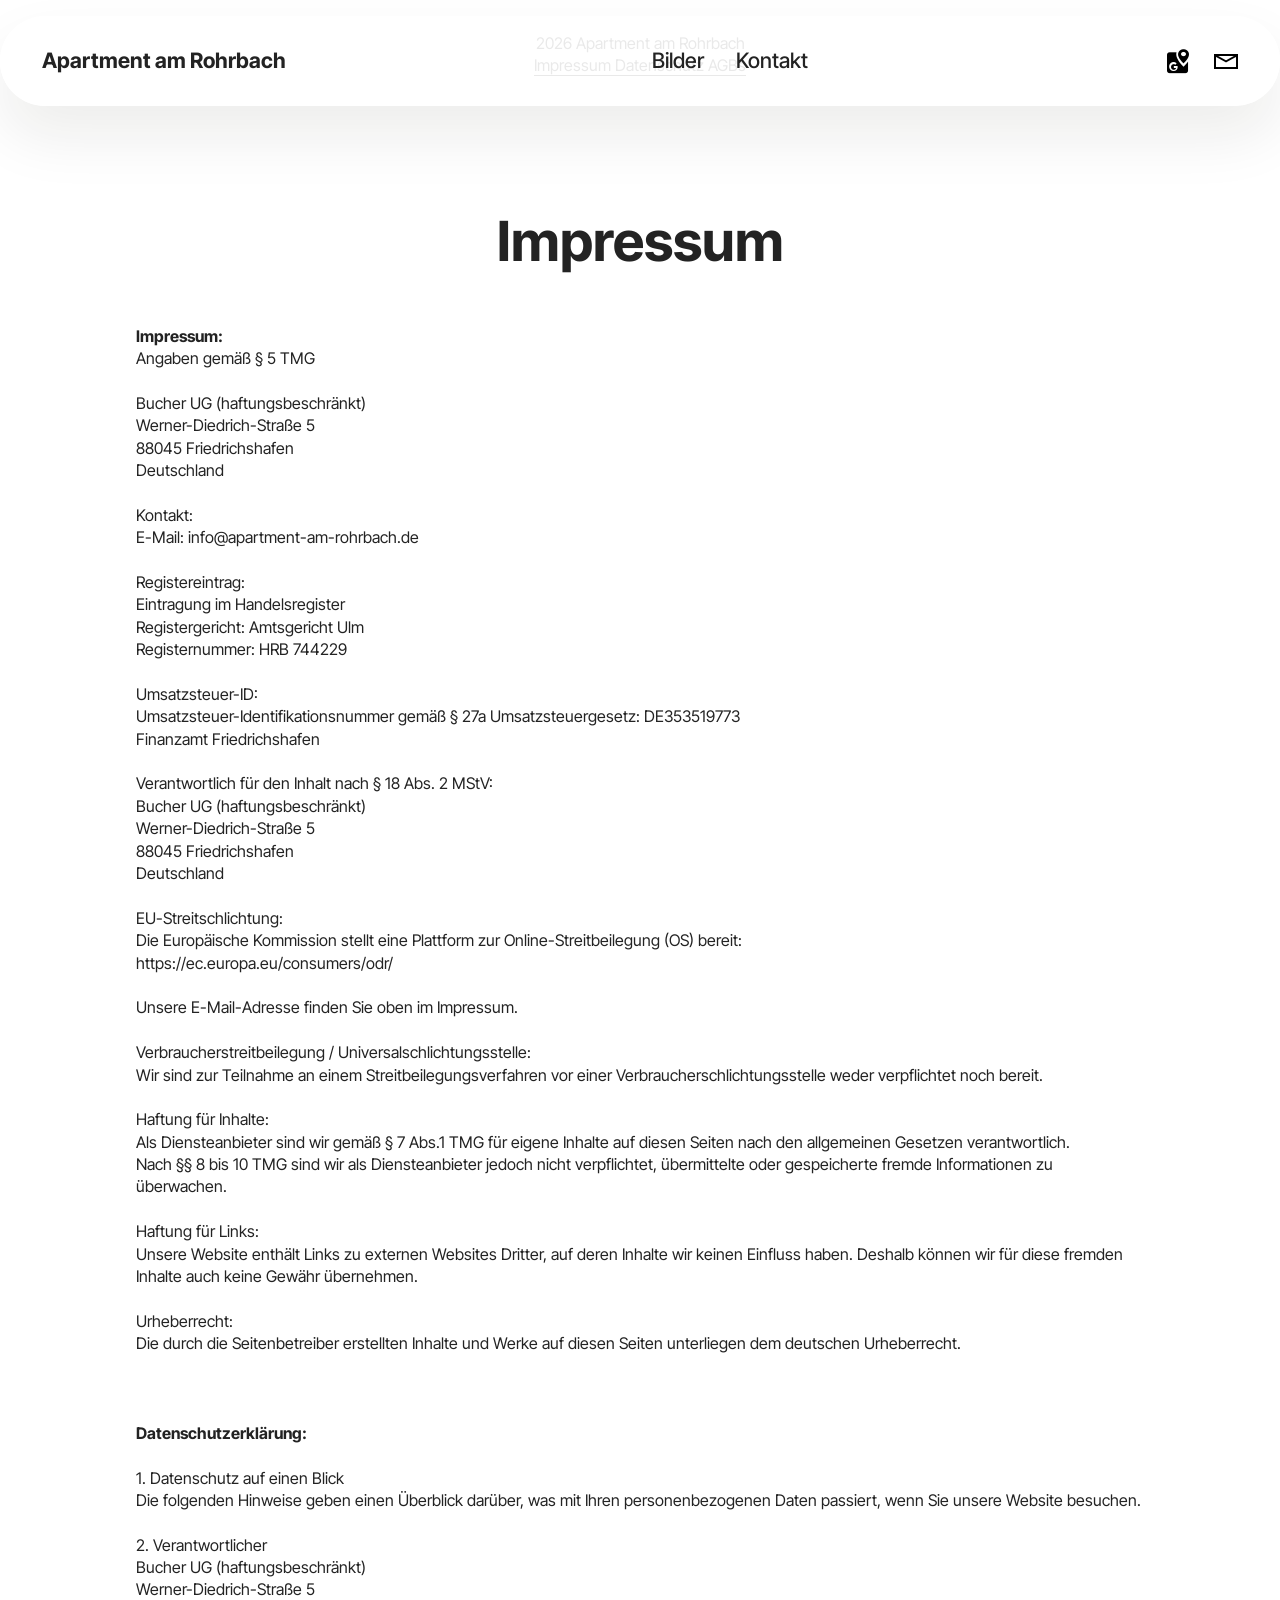
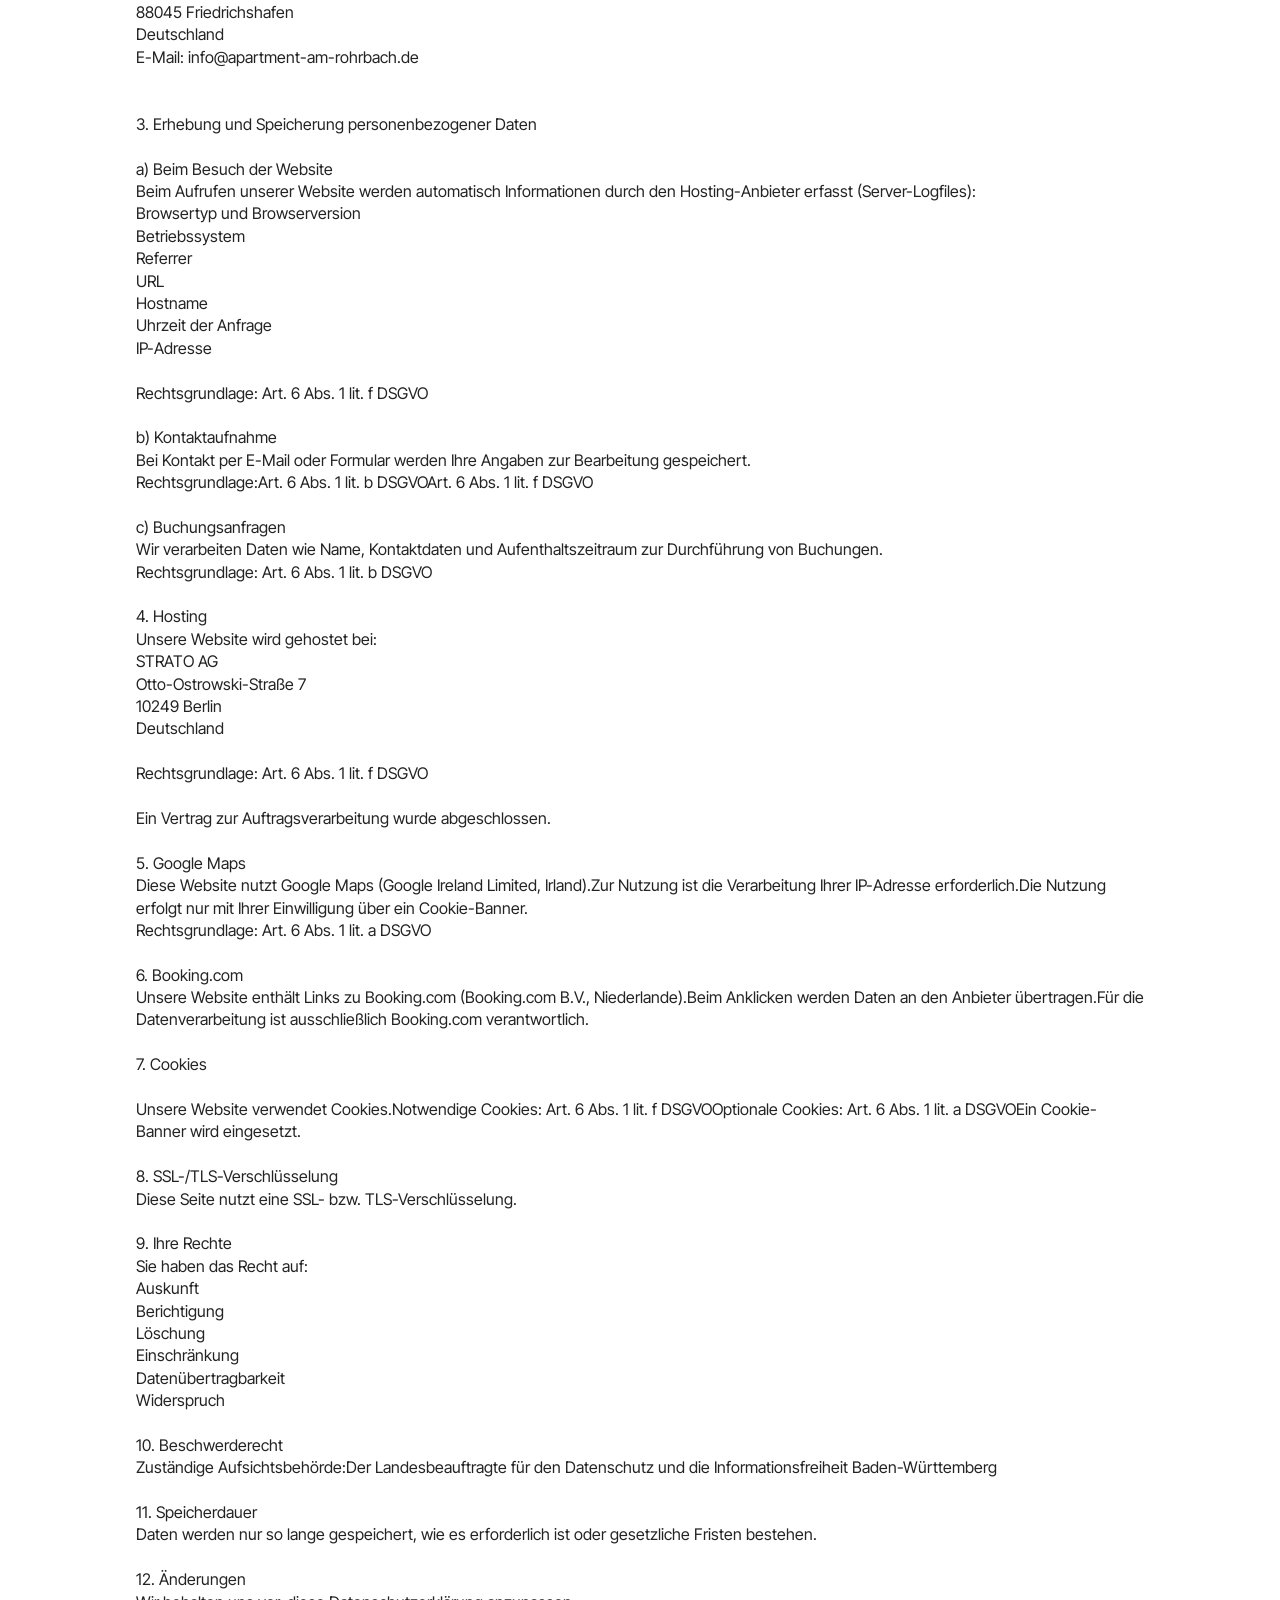
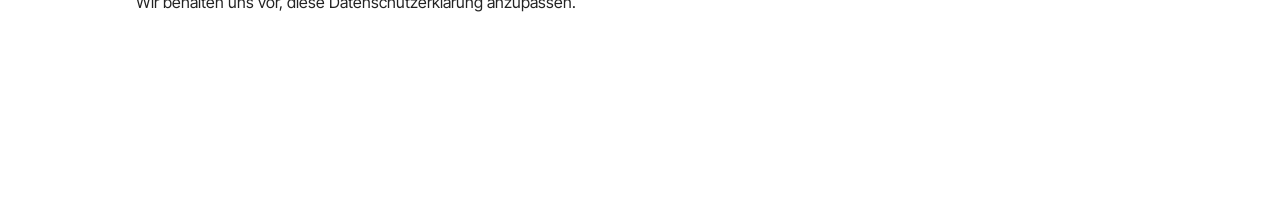
==== impressum.html @ 99e9f711 "Add files via upload" ====
<!DOCTYPE html>
<html  >
<head>
  <!-- Site made with Mobirise Website Builder v6.1.12, https://mobirise.com -->
  <meta charset="UTF-8">
  <meta http-equiv="X-UA-Compatible" content="IE=edge">
  <meta name="generator" content="Mobirise v6.1.12, mobirise.com">
  <meta name="viewport" content="width=device-width, initial-scale=1, minimum-scale=1">
  <link rel="shortcut icon" href="assets/images/logo.png" type="image/x-icon">
  <meta name="description" content="">
  
  
  <title>Impressum</title>
  <link rel="stylesheet" href="assets/web/assets/mobirise-icons2/mobirise2.css">
  <link rel="stylesheet" href="assets/bootstrap/css/bootstrap.min.css">
  <link rel="stylesheet" href="assets/animatecss/animate.css">
  <link rel="stylesheet" href="assets/dropdown/css/style.css">
  <link rel="stylesheet" href="assets/socicon/css/styles.css">
  <link rel="stylesheet" href="assets/theme/css/style.css">
  <link rel="preload" href="https://fonts.googleapis.com/css?family=Inter+Tight:100,200,300,400,500,600,700,800,900,100i,200i,300i,400i,500i,600i,700i,800i,900i&display=swap" as="style" onload="this.onload=null;this.rel='stylesheet'">
  <noscript><link rel="stylesheet" href="https://fonts.googleapis.com/css?family=Inter+Tight:100,200,300,400,500,600,700,800,900,100i,200i,300i,400i,500i,600i,700i,800i,900i&display=swap"></noscript>
  <link rel="preload" as="style" href="assets/mobirise/css/mbr-additional.css?v=yy306A"><link rel="stylesheet" href="assets/mobirise/css/mbr-additional.css?v=yy306A" type="text/css">

  
  
  
</head>
<body>
  
  <section data-bs-version="5.1" class="menu menu2 cid-tJS6tZXiPa" once="menu" id="menu02-1j">
	

	<nav class="navbar navbar-dropdown navbar-fixed-top navbar-expand-lg">
		<div class="container">
			<div class="navbar-brand">
				
				<span class="navbar-caption-wrap"><a class="navbar-caption text-black text-primary display-4" href="index.html#header05-1">Apartment am Rohrbach</a></span>
			</div>
			<button class="navbar-toggler" type="button" data-toggle="collapse" data-bs-toggle="collapse" data-target="#navbarSupportedContent" data-bs-target="#navbarSupportedContent" aria-controls="navbarNavAltMarkup" aria-expanded="false" aria-label="Toggle navigation">
				<div class="hamburger">
					<span></span>
					<span></span>
					<span></span>
					<span></span>
				</div>
			</button>
			<div class="collapse navbar-collapse" id="navbarSupportedContent">
				<ul class="navbar-nav nav-dropdown nav-right" data-app-modern-menu="true"><li class="nav-item">
						<a class="nav-link link text-black text-primary display-4" href="index.html#gallery02-v" aria-expanded="false">Bilder</a>
					</li><li class="nav-item">
						<a class="nav-link link text-black text-primary display-4" href="index.html#contacts02-9">Kontakt</a>
					</li></ul>
				<div class="icons-menu">
					<a class="iconfont-wrapper" href="https://maps.app.goo.gl/yZsZpPcRjPJZHcR48" target="_blank">
						<span class="p-2 mbr-iconfont socicon-googlemaps socicon"></span>
					</a>
					<a class="iconfont-wrapper" href="mailto:info@apartment-am-rohrbach.de">
						<span class="p-2 mbr-iconfont mobi-mbri-letter mobi-mbri"></span>
					</a>
					
					
				</div>
				
			</div>
		</div>
	</nav>
</section>

<section data-bs-version="5.1" class="footer4 cid-vhNafcgkaA" once="footers" id="footer04-1k">

    

    

    <div class="container">
        <div class="media-container-row align-center mbr-white">
            <div class="col-12">
                <p class="mbr-text mb-0 mbr-fonts-style display-7">
                    2026 Apartment am Rohrbach<br><a href="impressum.html" class="text-black text-primary">Impressum&nbsp;Datenschutz AGBs</a><br></p>
            </div>
        </div>
    </div>
</section>

<section data-bs-version="5.1" class="content4 cid-vhNaDtcirx" id="list02-1l">
    

    
    
    <div class="container">
        <div class="row justify-content-center">
            <div class="col-lg-10">
                <div class="title col-md-12 mb-5">
                    <h3 class="mbr-section-title mbr-fonts-style display-2">
                        <strong>Impressum</strong></h3>
                    <h4 class="mbr-section-subtitle mbr-fonts-style mb-0 mt-4 display-7"></h4>
                </div>
                <div class="item features-without-image col-12">
                    <div class="item-wrapper">
                        <div class="card-box align-left">
                            <h5 class="card-title mbr-fonts-style mb-3 display-5"></h5>
                            <p class="card-text mbr-fonts-style mb-5 display-7"><strong>
                                ​Impressum:​<br></strong>Angaben gemäß § 5 TMG<br><br>Bucher UG (haftungsbeschränkt)<br>Werner-Diedrich-Straße 5<br>88045 Friedrichshafen<br>Deutschland<br><br>Kontakt:<br>E-Mail: info@apartment-am-rohrbach.de<br><br>Registereintrag:<br>Eintragung im Handelsregister<br>Registergericht: Amtsgericht Ulm<br>Registernummer: HRB 744229<br><br>Umsatzsteuer-ID:<br>Umsatzsteuer-Identifikationsnummer gemäß § 27a Umsatzsteuergesetz: DE353519773<br>Finanzamt Friedrichshafen<br><br>Verantwortlich für den Inhalt nach § 18 Abs. 2 MStV:<br>Bucher UG (haftungsbeschränkt)&nbsp;<br>Werner-Diedrich-Straße 5<br>88045 Friedrichshafen<br>Deutschland<br><br>EU-Streitschlichtung:<br>Die Europäische Kommission stellt eine Plattform zur Online-Streitbeilegung (OS) bereit:<br>https://ec.europa.eu/consumers/odr/<br><br>Unsere E-Mail-Adresse finden Sie oben im Impressum.<br><br>Verbraucherstreitbeilegung / Universalschlichtungsstelle:<br>Wir sind zur Teilnahme an einem Streitbeilegungsverfahren vor einer Verbraucherschlichtungsstelle weder verpflichtet noch bereit.<br><br>​Haftung für Inhalte:​<br>Als Diensteanbieter sind wir gemäß § 7 Abs.1 TMG für eigene Inhalte auf diesen Seiten nach den allgemeinen Gesetzen verantwortlich. <br>Nach §§ 8 bis 10 TMG sind wir als Diensteanbieter jedoch nicht verpflichtet, übermittelte oder gespeicherte fremde Informationen zu überwachen.<br><br>Haftung für Links:<br>Unsere Website enthält Links zu externen Websites Dritter, auf deren Inhalte wir keinen Einfluss haben. Deshalb können wir für diese fremden Inhalte auch keine Gewähr übernehmen.<br><br>Urheberrecht:<br>Die durch die Seitenbetreiber erstellten Inhalte und Werke auf diesen Seiten unterliegen dem deutschen Urheberrecht.<br><br><strong><br></strong><br><strong>Datenschutzerklärung:<br></strong><br>1. Datenschutz auf einen Blick<br>Die folgenden Hinweise geben einen Überblick darüber, was mit Ihren personenbezogenen Daten passiert, wenn Sie unsere Website besuchen.<br><br>2. Verantwortlicher<br>Bucher UG (haftungsbeschränkt)<br>Werner-Diedrich-Straße 5<br>88045 Friedrichshafen<br>Deutschland<br>E-Mail: info@apartment-am-rohrbach.de<br><br><br>3. Erhebung und Speicherung personenbezogener Daten<br><br>a) Beim Besuch der Website<br>Beim Aufrufen unserer Website werden automatisch Informationen durch den Hosting-Anbieter erfasst (Server-Logfiles):<br>Browsertyp und Browserversion<br>Betriebssystem<br>Referrer<br> URL<br>Hostname<br>Uhrzeit der Anfrage<br>IP-Adresse<br><br>Rechtsgrundlage: Art. 6 Abs. 1 lit. f DSGVO<br><br>b) Kontaktaufnahme<br>Bei Kontakt per E-Mail oder Formular werden Ihre Angaben zur Bearbeitung gespeichert.<br>Rechtsgrundlage:Art. 6 Abs. 1 lit. b DSGVOArt. 6 Abs. 1 lit. f DSGVO<br><br>c) Buchungsanfragen<br>Wir verarbeiten Daten wie Name, Kontaktdaten und Aufenthaltszeitraum zur Durchführung von Buchungen.<br>Rechtsgrundlage: Art. 6 Abs. 1 lit. b DSGVO<br><br>4. Hosting<br>Unsere Website wird gehostet bei:<br>STRATO AG<br>Otto-Ostrowski-Straße 7<br>10249 Berlin<br>Deutschland<br><br>Rechtsgrundlage: Art. 6 Abs. 1 lit. f DSGVO<br><br>Ein Vertrag zur Auftragsverarbeitung wurde abgeschlossen.<br><br>5. Google Maps<br>Diese Website nutzt Google Maps (Google Ireland Limited, Irland).Zur Nutzung ist die Verarbeitung Ihrer IP-Adresse erforderlich.Die Nutzung erfolgt nur mit Ihrer Einwilligung über ein Cookie-Banner.<br>Rechtsgrundlage: Art. 6 Abs. 1 lit. a DSGVO<br><br>6. Booking.com<br>Unsere Website enthält Links zu Booking.com (Booking.com B.V., Niederlande).Beim Anklicken werden Daten an den Anbieter übertragen.Für die Datenverarbeitung ist ausschließlich Booking.com verantwortlich.<br><br>7. Cookies<br><br>Unsere Website verwendet Cookies.Notwendige Cookies: Art. 6 Abs. 1 lit. f DSGVOOptionale Cookies: Art. 6 Abs. 1 lit. a DSGVOEin Cookie-Banner wird eingesetzt.<br><br>8. SSL-/TLS-Verschlüsselung<br>Diese Seite nutzt eine SSL- bzw. TLS-Verschlüsselung.<br><br>9. Ihre Rechte<br>Sie haben das Recht auf:<br>Auskunft<br>Berichtigung<br>Löschung<br>Einschränkung<br>Datenübertragbarkeit<br>Widerspruch<br><br>10. Beschwerderecht<br>Zuständige Aufsichtsbehörde:Der Landesbeauftragte für den Datenschutz und die Informationsfreiheit Baden-Württemberg<br><br>11. Speicherdauer<br>Daten werden nur so lange gespeichert, wie es erforderlich ist oder gesetzliche Fristen bestehen.<br><br>12. Änderungen<br>Wir behalten uns vor, diese Datenschutzerklärung anzupassen.
                            </p>
                        </div>
                    </div>
                </div>
                <div class="item features-without-image col-12">
                    <div class="item-wrapper">
                        <div class="card-box align-left">
                            <h5 class="card-title mbr-fonts-style mb-3 display-5"></h5>
                            <p class="card-text mbr-fonts-style mb-5 display-7"></p>
                        </div>
                    </div>
                </div>
                <div class="item features-without-image col-12">
                    <div class="item-wrapper">
                        <div class="card-box align-left">
                            <h5 class="card-title mbr-fonts-style mb-3 display-5"></h5>
                            <p class="card-text mbr-fonts-style mb-5 display-7"></p>
                        </div>
                    </div>
                </div>
            </div>
        </div>
    </div>
</section><section class="display-7" style="padding: 0;align-items: center;justify-content: center;flex-wrap: wrap;    align-content: center;display: flex;position: relative;height: 4rem;"><a href="https://mobiri.se/4705733" style="flex: 1 1;height: 4rem;position: absolute;width: 100%;z-index: 1;"><img alt="" style="height: 4rem;" src="[data-uri]"></a><p style="margin: 0;text-align: center;" class="display-7">&#8204;</p><a style="z-index:1" href="https://mobirise.com/builder/ai-website-creator.html">AI Website Creator</a></section><script src="assets/bootstrap/js/bootstrap.bundle.min.js"></script>  <script src="assets/smoothscroll/smooth-scroll.js"></script>  <script src="assets/ytplayer/index.js"></script>  <script src="assets/dropdown/js/navbar-dropdown.js"></script>  <script src="assets/theme/js/script.js"></script>  
  
  
  <input name="animation" type="hidden">
  </body>
</html>
---- assets/web/assets/mobirise-icons2/mobirise2.css ----
@font-face {
  font-family: 'Moririse2';
  font-display: swap;
  src:  url('mobirise2.eot?f2bix4');
  src:  url('mobirise2.eot?f2bix4#iefix') format('embedded-opentype'),
    url('mobirise2.woff2?f2bix4') format('woff2'),
    url('mobirise2.woff?f2bix4') format('woff'),
    url('mobirise2.ttf?f2bix4') format('truetype'),
    url('mobirise2.svg?f2bix4#mobirise2') format('svg');
  font-weight: normal;
  font-style: normal;
}

[class^="mobi-"], [class*=" mobi-"] {
  /* use !important to prevent issues with browser extensions that change fonts */
  font-family: 'Moririse2' !important;
  speak: none;
  font-style: normal;
  font-weight: normal;
  font-variant: normal;
  text-transform: none;
  line-height: 1;

  /* Better Font Rendering =========== */
  -webkit-font-smoothing: antialiased;
  -moz-osx-font-smoothing: grayscale;
}

.mobi-mbri-add-submenu:before {
  content: "\e900";
}
.mobi-mbri-alert:before {
  content: "\e901";
}
.mobi-mbri-align-center:before {
  content: "\e902";
}
.mobi-mbri-align-justify:before {
  content: "\e903";
}
.mobi-mbri-align-left:before {
  content: "\e904";
}
.mobi-mbri-align-right:before {
  content: "\e905";
}
.mobi-mbri-android:before {
  content: "\e906";
}
.mobi-mbri-apple:before {
  content: "\e907";
}
.mobi-mbri-arrow-down:before {
  content: "\e908";
}
.mobi-mbri-arrow-next:before {
  content: "\e909";
}
.mobi-mbri-arrow-prev:before {
  content: "\e90a";
}
.mobi-mbri-arrow-up:before {
  content: "\e90b";
}
.mobi-mbri-bold:before {
  content: "\e90c";
}
.mobi-mbri-bookmark:before {
  content: "\e90d";
}
.mobi-mbri-bootstrap:before {
  content: "\e90e";
}
.mobi-mbri-briefcase:before {
  content: "\e90f";
}
.mobi-mbri-browse:before {
  content: "\e910";
}
.mobi-mbri-bulleted-list:before {
  content: "\e911";
}
.mobi-mbri-calendar:before {
  content: "\e912";
}
.mobi-mbri-camera:before {
  content: "\e913";
}
.mobi-mbri-cart-add:before {
  content: "\e914";
}
.mobi-mbri-cart-full:before {
  content: "\e915";
}
.mobi-mbri-cash:before {
  content: "\e916";
}
.mobi-mbri-change-style:before {
  content: "\e917";
}
.mobi-mbri-chat:before {
  content: "\e918";
}
.mobi-mbri-clock:before {
  content: "\e919";
}
.mobi-mbri-close:before {
  content: "\e91a";
}
.mobi-mbri-cloud:before {
  content: "\e91b";
}
.mobi-mbri-code:before {
  content: "\e91c";
}
.mobi-mbri-contact-form:before {
  content: "\e91d";
}
.mobi-mbri-credit-card:before {
  content: "\e91e";
}
.mobi-mbri-cursor-click:before {
  content: "\e91f";
}
.mobi-mbri-cust-feedback:before {
  content: "\e920";
}
.mobi-mbri-database:before {
  content: "\e921";
}
.mobi-mbri-delivery:before {
  content: "\e922";
}
.mobi-mbri-desktop:before {
  content: "\e923";
}
.mobi-mbri-devices:before {
  content: "\e924";
}
.mobi-mbri-down:before {
  content: "\e925";
}
.mobi-mbri-download-2:before {
  content: "\e926";
}
.mobi-mbri-download:before {
  content: "\e927";
}
.mobi-mbri-drag-n-drop-2:before {
  content: "\e928";
}
.mobi-mbri-drag-n-drop:before {
  content: "\e929";
}
.mobi-mbri-edit-2:before {
  content: "\e92a";
}
.mobi-mbri-edit:before {
  content: "\e92b";
}
.mobi-mbri-error:before {
  content: "\e92c";
}
.mobi-mbri-extension:before {
  content: "\e92d";
}
.mobi-mbri-features:before {
  content: "\e92e";
}
.mobi-mbri-file:before {
  content: "\e92f";
}
.mobi-mbri-flag:before {
  content: "\e930";
}
.mobi-mbri-folder:before {
  content: "\e931";
}
.mobi-mbri-gift:before {
  content: "\e932";
}
.mobi-mbri-github:before {
  content: "\e933";
}
.mobi-mbri-globe-2:before {
  content: "\e934";
}
.mobi-mbri-globe:before {
  content: "\e935";
}
.mobi-mbri-growing-chart:before {
  content: "\e936";
}
.mobi-mbri-hearth:before {
  content: "\e937";
}
.mobi-mbri-help:before {
  content: "\e938";
}
.mobi-mbri-home:before {
  content: "\e939";
}
.mobi-mbri-hot-cup:before {
  content: "\e93a";
}
.mobi-mbri-idea:before {
  content: "\e93b";
}
.mobi-mbri-image-gallery:before {
  content: "\e93c";
}
.mobi-mbri-image-slider:before {
  content: "\e93d";
}
.mobi-mbri-info:before {
  content: "\e93e";
}
.mobi-mbri-italic:before {
  content: "\e93f";
}
.mobi-mbri-key:before {
  content: "\e940";
}
.mobi-mbri-laptop:before {
  content: "\e941";
}
.mobi-mbri-layers:before {
  content: "\e942";
}
.mobi-mbri-left-right:before {
  content: "\e943";
}
.mobi-mbri-left:before {
  content: "\e944";
}
.mobi-mbri-letter:before {
  content: "\e945";
}
.mobi-mbri-like:before {
  content: "\e946";
}
.mobi-mbri-link:before {
  content: "\e947";
}
.mobi-mbri-lock:before {
  content: "\e948";
}
.mobi-mbri-login:before {
  content: "\e949";
}
.mobi-mbri-logout:before {
  content: "\e94a";
}
.mobi-mbri-magic-stick:before {
  content: "\e94b";
}
.mobi-mbri-map-pin:before {
  content: "\e94c";
}
.mobi-mbri-menu:before {
  content: "\e94d";
}
.mobi-mbri-mobile-2:before {
  content: "\e94e";
}
.mobi-mbri-mobile-horizontal:before {
  content: "\e94f";
}
.mobi-mbri-mobile:before {
  content: "\e950";
}
.mobi-mbri-mobirise:before {
  content: "\e951";
}
.mobi-mbri-more-horizontal:before {
  content: "\e952";
}
.mobi-mbri-more-vertical:before {
  content: "\e953";
}
.mobi-mbri-music:before {
  content: "\e954";
}
.mobi-mbri-new-file:before {
  content: "\e955";
}
.mobi-mbri-numbered-list:before {
  content: "\e956";
}
.mobi-mbri-opened-folder:before {
  content: "\e957";
}
.mobi-mbri-pages:before {
  content: "\e958";
}
.mobi-mbri-paper-plane:before {
  content: "\e959";
}
.mobi-mbri-paperclip:before {
  content: "\e95a";
}
.mobi-mbri-phone:before {
  content: "\e95b";
}
.mobi-mbri-photo:before {
  content: "\e95c";
}
.mobi-mbri-photos:before {
  content: "\e95d";
}
.mobi-mbri-pin:before {
  content: "\e95e";
}
.mobi-mbri-play:before {
  content: "\e95f";
}
.mobi-mbri-plus:before {
  content: "\e960";
}
.mobi-mbri-preview:before {
  content: "\e961";
}
.mobi-mbri-print:before {
  content: "\e962";
}
.mobi-mbri-protect:before {
  content: "\e963";
}
.mobi-mbri-question:before {
  content: "\e964";
}
.mobi-mbri-quote-left:before {
  content: "\e965";
}
.mobi-mbri-quote-right:before {
  content: "\e966";
}
.mobi-mbri-redo:before {
  content: "\e967";
}
.mobi-mbri-refresh:before {
  content: "\e968";
}
.mobi-mbri-responsive-2:before {
  content: "\e969";
}
.mobi-mbri-responsive:before {
  content: "\e96a";
}
.mobi-mbri-right:before {
  content: "\e96b";
}
.mobi-mbri-rocket:before {
  content: "\e96c";
}
.mobi-mbri-sad-face:before {
  content: "\e96d";
}
.mobi-mbri-sale:before {
  content: "\e96e";
}
.mobi-mbri-save:before {
  content: "\e96f";
}
.mobi-mbri-search:before {
  content: "\e970";
}
.mobi-mbri-setting-2:before {
  content: "\e971";
}
.mobi-mbri-setting-3:before {
  content: "\e972";
}
.mobi-mbri-setting:before {
  content: "\e973";
}
.mobi-mbri-share:before {
  content: "\e974";
}
.mobi-mbri-shopping-bag:before {
  content: "\e975";
}
.mobi-mbri-shopping-basket:before {
  content: "\e976";
}
.mobi-mbri-shopping-cart:before {
  content: "\e977";
}
.mobi-mbri-sites:before {
  content: "\e978";
}
.mobi-mbri-smile-face:before {
  content: "\e979";
}
.mobi-mbri-speed:before {
  content: "\e97a";
}
.mobi-mbri-star:before {
  content: "\e97b";
}
.mobi-mbri-success:before {
  content: "\e97c";
}
.mobi-mbri-sun:before {
  content: "\e97d";
}
.mobi-mbri-sun2:before {
  content: "\e97e";
}
.mobi-mbri-tablet-vertical:before {
  content: "\e97f";
}
.mobi-mbri-tablet:before {
  content: "\e980";
}
.mobi-mbri-target:before {
  content: "\e981";
}
.mobi-mbri-timer:before {
  content: "\e982";
}
.mobi-mbri-to-ftp:before {
  content: "\e983";
}
.mobi-mbri-to-local-drive:before {
  content: "\e984";
}
.mobi-mbri-touch-swipe:before {
  content: "\e985";
}
.mobi-mbri-touch:before {
  content: "\e986";
}
.mobi-mbri-trash:before {
  content: "\e987";
}
.mobi-mbri-underline:before {
  content: "\e988";
}
.mobi-mbri-undo:before {
  content: "\e989";
}
.mobi-mbri-unlink:before {
  content: "\e98a";
}
.mobi-mbri-unlock:before {
  content: "\e98b";
}
.mobi-mbri-up-down:before {
  content: "\e98c";
}
.mobi-mbri-up:before {
  content: "\e98d";
}
.mobi-mbri-update:before {
  content: "\e98e";
}
.mobi-mbri-upload-2:before {
  content: "\e98f";
}
.mobi-mbri-upload:before {
  content: "\e990";
}
.mobi-mbri-user-2:before {
  content: "\e991";
}
.mobi-mbri-user:before {
  content: "\e992";
}
.mobi-mbri-users:before {
  content: "\e993";
}
.mobi-mbri-video-play:before {
  content: "\e994";
}
.mobi-mbri-video:before {
  content: "\e995";
}
.mobi-mbri-watch:before {
  content: "\e996";
}
.mobi-mbri-website-theme-2:before {
  content: "\e997";
}
.mobi-mbri-website-theme:before {
  content: "\e998";
}
.mobi-mbri-wifi:before {
  content: "\e999";
}
.mobi-mbri-windows:before {
  content: "\e99a";
}
.mobi-mbri-zoom-in:before {
  content: "\e99b";
}
.mobi-mbri-zoom-out:before {
  content: "\e99c";
}
---- assets/dropdown/css/style.css ----
.navbar-dropdown {
  left: 0;
  padding: 0;
  position: absolute;
  right: 0;
  top: 0;
  transition: all 0.45s ease;
  z-index: 1030;
  background: #282828; }
  .navbar-dropdown .navbar-logo {
    margin-right: 0.8rem;
    transition: margin 0.3s ease-in-out;
    vertical-align: middle; }
    .navbar-dropdown .navbar-logo img {
      height: 3.125rem;
      transition: all 0.3s ease-in-out; }
    .navbar-dropdown .navbar-logo.mbr-iconfont {
      font-size: 3.125rem;
      line-height: 3.125rem; }
  .navbar-dropdown .navbar-caption {
    font-weight: 700;
    white-space: normal;
    vertical-align: -4px;
    line-height: 3.125rem !important; }
    .navbar-dropdown .navbar-caption, .navbar-dropdown .navbar-caption:hover {
      color: inherit;
      text-decoration: none; }
  .navbar-dropdown .mbr-iconfont + .navbar-caption {
    vertical-align: -1px; }
  .navbar-dropdown.navbar-fixed-top {
    position: fixed; }
  .navbar-dropdown .navbar-brand span {
    vertical-align: -4px; }
  .navbar-dropdown.bg-color.transparent {
    background: none; }
  .navbar-dropdown.navbar-short .navbar-brand {
    padding: 0.625rem 0; }
    .navbar-dropdown.navbar-short .navbar-brand span {
      vertical-align: -1px; }
  .navbar-dropdown.navbar-short .navbar-caption {
    line-height: 2.375rem !important;
    vertical-align: -2px; }
  .navbar-dropdown.navbar-short .navbar-logo {
    margin-right: 0.5rem; }
    .navbar-dropdown.navbar-short .navbar-logo img {
      height: 2.375rem; }
    .navbar-dropdown.navbar-short .navbar-logo.mbr-iconfont {
      font-size: 2.375rem;
      line-height: 2.375rem; }
  .navbar-dropdown.navbar-short .mbr-table-cell {
    height: 3.625rem; }
  .navbar-dropdown .navbar-close {
    left: 0.6875rem;
    position: fixed;
    top: 0.75rem;
    z-index: 1000; }
  .navbar-dropdown .hamburger-icon {
    content: "";
    display: inline-block;
    vertical-align: middle;
    width: 16px;
    -webkit-box-shadow: 0 -6px 0 1px #282828,0 0 0 1px #282828,0 6px 0 1px #282828;
    -moz-box-shadow: 0 -6px 0 1px #282828,0 0 0 1px #282828,0 6px 0 1px #282828;
    box-shadow: 0 -6px 0 1px #282828,0 0 0 1px #282828,0 6px 0 1px #282828; }

.dropdown-menu .dropdown-toggle[data-toggle="dropdown-submenu"]::after {
  border-bottom: 0.35em solid transparent;
  border-left: 0.35em solid;
  border-right: 0;
  border-top: 0.35em solid transparent;
  margin-left: 0.3rem; }

.dropdown-menu .dropdown-item:focus {
  outline: 0; }

.nav-dropdown {
  font-size: 0.75rem;
  font-weight: 500;
  height: auto !important; }
  .nav-dropdown .nav-btn {
    padding-left: 1rem; }
  .nav-dropdown .link {
    margin: .667em 1.667em;
    font-weight: 500;
    padding: 0;
    transition: color .2s ease-in-out; }
    .nav-dropdown .link.dropdown-toggle {
      margin-right: 2.583em; }
      .nav-dropdown .link.dropdown-toggle::after {
        margin-left: .25rem;
        border-top: 0.35em solid;
        border-right: 0.35em solid transparent;
        border-left: 0.35em solid transparent;
        border-bottom: 0; }
      .nav-dropdown .link.dropdown-toggle[aria-expanded="true"] {
        margin: 0;
        padding: 0.667em 3.263em  0.667em 1.667em; }
  .nav-dropdown .link::after,
  .nav-dropdown .dropdown-item::after {
    color: inherit; }
  .nav-dropdown .btn {
    font-size: 0.75rem;
    font-weight: 700;
    letter-spacing: 0;
    margin-bottom: 0;
    padding-left: 1.25rem;
    padding-right: 1.25rem; }
  .nav-dropdown .dropdown-menu {
    border-radius: 0;
    border: 0;
    left: 0;
    margin: 0;
    padding-bottom: 1.25rem;
    padding-top: 1.25rem;
    position: relative; }
  .nav-dropdown .dropdown-submenu {
    margin-left: 0.125rem;
    top: 0; }
  .nav-dropdown .dropdown-item {
    font-weight: 500;
    line-height: 2;
    padding: 0.3846em 4.615em 0.3846em 1.5385em;
    position: relative;
    transition: color .2s ease-in-out, background-color .2s ease-in-out; }
    .nav-dropdown .dropdown-item::after {
      margin-top: -0.3077em;
      position: absolute;
      right: 1.1538em;
      top: 50%; }
    .nav-dropdown .dropdown-item:focus, .nav-dropdown .dropdown-item:hover {
      background: none; }

@media (max-width: 767px) {
  .nav-dropdown.navbar-toggleable-sm {
    bottom: 0;
    display: none;
    left: 0;
    overflow-x: hidden;
    position: fixed;
    top: 0;
    transform: translateX(-100%);
    -ms-transform: translateX(-100%);
    -webkit-transform: translateX(-100%);
    width: 18.75rem;
    z-index: 999; } }
.nav-dropdown.navbar-toggleable-xl {
  bottom: 0;
  display: none;
  left: 0;
  overflow-x: hidden;
  position: fixed;
  top: 0;
  transform: translateX(-100%);
  -ms-transform: translateX(-100%);
  -webkit-transform: translateX(-100%);
  width: 18.75rem;
  z-index: 999; }

.nav-dropdown-sm {
  display: block !important;
  overflow-x: hidden;
  overflow: auto;
  padding-top: 3.875rem; }
  .nav-dropdown-sm::after {
    content: "";
    display: block;
    height: 3rem;
    width: 100%; }
  .nav-dropdown-sm.collapse.in ~ .navbar-close {
    display: block !important; }
  .nav-dropdown-sm.collapsing, .nav-dropdown-sm.collapse.in {
    transform: translateX(0);
    -ms-transform: translateX(0);
    -webkit-transform: translateX(0);
    transition: all 0.25s ease-out;
    -webkit-transition: all 0.25s ease-out;
    background: #282828; }
  .nav-dropdown-sm.collapsing[aria-expanded="false"] {
    transform: translateX(-100%);
    -ms-transform: translateX(-100%);
    -webkit-transform: translateX(-100%); }
  .nav-dropdown-sm .nav-item {
    display: block;
    margin-left: 0 !important;
    padding-left: 0; }
  .nav-dropdown-sm .link,
  .nav-dropdown-sm .dropdown-item {
    border-top: 1px dotted rgba(255, 255, 255, 0.1);
    font-size: 0.8125rem;
    line-height: 1.6;
    margin: 0 !important;
    padding: 0.875rem 2.4rem 0.875rem 1.5625rem !important;
    position: relative;
    white-space: normal; }
    .nav-dropdown-sm .link:focus, .nav-dropdown-sm .link:hover,
    .nav-dropdown-sm .dropdown-item:focus,
    .nav-dropdown-sm .dropdown-item:hover {
      background: rgba(0, 0, 0, 0.2) !important;
      color: #c0a375; }
  .nav-dropdown-sm .nav-btn {
    position: relative;
    padding: 1.5625rem 1.5625rem 0 1.5625rem; }
    .nav-dropdown-sm .nav-btn::before {
      border-top: 1px dotted rgba(255, 255, 255, 0.1);
      content: "";
      left: 0;
      position: absolute;
      top: 0;
      width: 100%; }
    .nav-dropdown-sm .nav-btn + .nav-btn {
      padding-top: 0.625rem; }
      .nav-dropdown-sm .nav-btn + .nav-btn::before {
        display: none; }
  .nav-dropdown-sm .btn {
    padding: 0.625rem 0; }
  .nav-dropdown-sm .dropdown-toggle[data-toggle="dropdown-submenu"]::after {
    margin-left: .25rem;
    border-top: 0.35em solid;
    border-right: 0.35em solid transparent;
    border-left: 0.35em solid transparent;
    border-bottom: 0; }
  .nav-dropdown-sm .dropdown-toggle[data-toggle="dropdown-submenu"][aria-expanded="true"]::after {
    border-top: 0;
    border-right: 0.35em solid transparent;
    border-left: 0.35em solid transparent;
    border-bottom: 0.35em solid; }
  .nav-dropdown-sm .dropdown-menu {
    margin: 0;
    padding: 0;
    position: relative;
    top: 0;
    left: 0;
    width: 100%;
    border: 0;
    float: none;
    border-radius: 0;
    background: none; }
  .nav-dropdown-sm .dropdown-submenu {
    left: 100%;
    margin-left: 0.125rem;
    margin-top: -1.25rem;
    top: 0; }

.navbar-toggleable-sm .nav-dropdown .dropdown-menu {
  position: absolute; }

.navbar-toggleable-sm .nav-dropdown .dropdown-submenu {
  left: 100%;
  margin-left: 0.125rem;
  margin-top: -1.25rem;
  top: 0; }

.navbar-toggleable-sm.opened .nav-dropdown .dropdown-menu {
  position: relative; }

.navbar-toggleable-sm.opened .nav-dropdown .dropdown-submenu {
  left: 0;
  margin-left: 00rem;
  margin-top: 0rem;
  top: 0; }

.is-builder .nav-dropdown.collapsing {
  transition: none !important; }
---- assets/socicon/css/styles.css ----
@charset "UTF-8";

@font-face {
  font-family: 'Socicon';
  src:  url('../fonts/socicon.eot');
  src:  url('../fonts/socicon.eot?#iefix') format('embedded-opentype'),
    url('../fonts/socicon.woff2') format('woff2'),
    url('../fonts/socicon.ttf') format('truetype'),
    url('../fonts/socicon.woff') format('woff'),
    url('../fonts/socicon.svg#socicon') format('svg');
  font-weight: normal;
  font-style: normal;
  font-display: swap;
}

[data-icon]:before {
  font-family: "socicon" !important;
  content: attr(data-icon);
  font-style: normal !important;
  font-weight: normal !important;
  font-variant: normal !important;
  text-transform: none !important;
  speak: none;
  line-height: 1;
  -webkit-font-smoothing: antialiased;
  -moz-osx-font-smoothing: grayscale;
}

[class^="socicon-"], [class*=" socicon-"] {
  /* use !important to prevent issues with browser extensions that change fonts */
  font-family: 'Socicon' !important;
  speak: none;
  font-style: normal;
  font-weight: normal;
  font-variant: normal;
  text-transform: none;
  line-height: 1;

  /* Better Font Rendering =========== */
  -webkit-font-smoothing: antialiased;
  -moz-osx-font-smoothing: grayscale;
}

.socicon-500px:before {
  content: "\e000";
}
.socicon-8tracks:before {
  content: "\e001";
}
.socicon-airbnb:before {
  content: "\e002";
}
.socicon-alliance:before {
  content: "\e003";
}
.socicon-amazon:before {
  content: "\e004";
}
.socicon-amplement:before {
  content: "\e005";
}
.socicon-android:before {
  content: "\e006";
}
.socicon-angellist:before {
  content: "\e007";
}
.socicon-apple:before {
  content: "\e008";
}
.socicon-appnet:before {
  content: "\e009";
}
.socicon-baidu:before {
  content: "\e00a";
}
.socicon-bandcamp:before {
  content: "\e00b";
}
.socicon-battlenet:before {
  content: "\e00c";
}
.socicon-mixer:before {
  content: "\e00d";
}
.socicon-bebee:before {
  content: "\e00e";
}
.socicon-bebo:before {
  content: "\e00f";
}
.socicon-behance:before {
  content: "\e010";
}
.socicon-blizzard:before {
  content: "\e011";
}
.socicon-blogger:before {
  content: "\e012";
}
.socicon-buffer:before {
  content: "\e013";
}
.socicon-chrome:before {
  content: "\e014";
}
.socicon-coderwall:before {
  content: "\e015";
}
.socicon-curse:before {
  content: "\e016";
}
.socicon-dailymotion:before {
  content: "\e017";
}
.socicon-deezer:before {
  content: "\e018";
}
.socicon-delicious:before {
  content: "\e019";
}
.socicon-deviantart:before {
  content: "\e01a";
}
.socicon-diablo:before {
  content: "\e01b";
}
.socicon-digg:before {
  content: "\e01c";
}
.socicon-discord:before {
  content: "\e01d";
}
.socicon-disqus:before {
  content: "\e01e";
}
.socicon-douban:before {
  content: "\e01f";
}
.socicon-draugiem:before {
  content: "\e020";
}
.socicon-dribbble:before {
  content: "\e021";
}
.socicon-drupal:before {
  content: "\e022";
}
.socicon-ebay:before {
  content: "\e023";
}
.socicon-ello:before {
  content: "\e024";
}
.socicon-endomodo:before {
  content: "\e025";
}
.socicon-envato:before {
  content: "\e026";
}
.socicon-etsy:before {
  content: "\e027";
}
.socicon-facebook:before {
  content: "\e028";
}
.socicon-feedburner:before {
  content: "\e029";
}
.socicon-filmweb:before {
  content: "\e02a";
}
.socicon-firefox:before {
  content: "\e02b";
}
.socicon-flattr:before {
  content: "\e02c";
}
.socicon-flickr:before {
  content: "\e02d";
}
.socicon-formulr:before {
  content: "\e02e";
}
.socicon-forrst:before {
  content: "\e02f";
}
.socicon-foursquare:before {
  content: "\e030";
}
.socicon-friendfeed:before {
  content: "\e031";
}
.socicon-github:before {
  content: "\e032";
}
.socicon-goodreads:before {
  content: "\e033";
}
.socicon-google:before {
  content: "\e034";
}
.socicon-googlescholar:before {
  content: "\e035";
}
.socicon-googlegroups:before {
  content: "\e036";
}
.socicon-googlephotos:before {
  content: "\e037";
}
.socicon-googleplus:before {
  content: "\e038";
}
.socicon-grooveshark:before {
  content: "\e039";
}
.socicon-hackerrank:before {
  content: "\e03a";
}
.socicon-hearthstone:before {
  content: "\e03b";
}
.socicon-hellocoton:before {
  content: "\e03c";
}
.socicon-heroes:before {
  content: "\e03d";
}
.socicon-smashcast:before {
  content: "\e03e";
}
.socicon-horde:before {
  content: "\e03f";
}
.socicon-houzz:before {
  content: "\e040";
}
.socicon-icq:before {
  content: "\e041";
}
.socicon-identica:before {
  content: "\e042";
}
.socicon-imdb:before {
  content: "\e043";
}
.socicon-instagram:before {
  content: "\e044";
}
.socicon-issuu:before {
  content: "\e045";
}
.socicon-istock:before {
  content: "\e046";
}
.socicon-itunes:before {
  content: "\e047";
}
.socicon-keybase:before {
  content: "\e048";
}
.socicon-lanyrd:before {
  content: "\e049";
}
.socicon-lastfm:before {
  content: "\e04a";
}
.socicon-line:before {
  content: "\e04b";
}
.socicon-linkedin:before {
  content: "\e04c";
}
.socicon-livejournal:before {
  content: "\e04d";
}
.socicon-lyft:before {
  content: "\e04e";
}
.socicon-macos:before {
  content: "\e04f";
}
.socicon-mail:before {
  content: "\e050";
}
.socicon-medium:before {
  content: "\e051";
}
.socicon-meetup:before {
  content: "\e052";
}
.socicon-mixcloud:before {
  content: "\e053";
}
.socicon-modelmayhem:before {
  content: "\e054";
}
.socicon-mumble:before {
  content: "\e055";
}
.socicon-myspace:before {
  content: "\e056";
}
.socicon-newsvine:before {
  content: "\e057";
}
.socicon-nintendo:before {
  content: "\e058";
}
.socicon-npm:before {
  content: "\e059";
}
.socicon-odnoklassniki:before {
  content: "\e05a";
}
.socicon-openid:before {
  content: "\e05b";
}
.socicon-opera:before {
  content: "\e05c";
}
.socicon-outlook:before {
  content: "\e05d";
}
.socicon-overwatch:before {
  content: "\e05e";
}
.socicon-patreon:before {
  content: "\e05f";
}
.socicon-paypal:before {
  content: "\e060";
}
.socicon-periscope:before {
  content: "\e061";
}
.socicon-persona:before {
  content: "\e062";
}
.socicon-pinterest:before {
  content: "\e063";
}
.socicon-play:before {
  content: "\e064";
}
.socicon-player:before {
  content: "\e065";
}
.socicon-playstation:before {
  content: "\e066";
}
.socicon-pocket:before {
  content: "\e067";
}
.socicon-qq:before {
  content: "\e068";
}
.socicon-quora:before {
  content: "\e069";
}
.socicon-raidcall:before {
  content: "\e06a";
}
.socicon-ravelry:before {
  content: "\e06b";
}
.socicon-reddit:before {
  content: "\e06c";
}
.socicon-renren:before {
  content: "\e06d";
}
.socicon-researchgate:before {
  content: "\e06e";
}
.socicon-residentadvisor:before {
  content: "\e06f";
}
.socicon-reverbnation:before {
  content: "\e070";
}
.socicon-rss:before {
  content: "\e071";
}
.socicon-sharethis:before {
  content: "\e072";
}
.socicon-skype:before {
  content: "\e073";
}
.socicon-slideshare:before {
  content: "\e074";
}
.socicon-smugmug:before {
  content: "\e075";
}
.socicon-snapchat:before {
  content: "\e076";
}
.socicon-songkick:before {
  content: "\e077";
}
.socicon-soundcloud:before {
  content: "\e078";
}
.socicon-spotify:before {
  content: "\e079";
}
.socicon-stackexchange:before {
  content: "\e07a";
}
.socicon-stackoverflow:before {
  content: "\e07b";
}
.socicon-starcraft:before {
  content: "\e07c";
}
.socicon-stayfriends:before {
  content: "\e07d";
}
.socicon-steam:before {
  content: "\e07e";
}
.socicon-storehouse:before {
  content: "\e07f";
}
.socicon-strava:before {
  content: "\e080";
}
.socicon-streamjar:before {
  content: "\e081";
}
.socicon-stumbleupon:before {
  content: "\e082";
}
.socicon-swarm:before {
  content: "\e083";
}
.socicon-teamspeak:before {
  content: "\e084";
}
.socicon-teamviewer:before {
  content: "\e085";
}
.socicon-technorati:before {
  content: "\e086";
}
.socicon-telegram:before {
  content: "\e087";
}
.socicon-tripadvisor:before {
  content: "\e088";
}
.socicon-tripit:before {
  content: "\e089";
}
.socicon-triplej:before {
  content: "\e08a";
}
.socicon-tumblr:before {
  content: "\e08b";
}
.socicon-twitch:before {
  content: "\e08c";
}
.socicon-twitter:before {
  content: "\e08d";
}
.socicon-uber:before {
  content: "\e08e";
}
.socicon-ventrilo:before {
  content: "\e08f";
}
.socicon-viadeo:before {
  content: "\e090";
}
.socicon-viber:before {
  content: "\e091";
}
.socicon-viewbug:before {
  content: "\e092";
}
.socicon-vimeo:before {
  content: "\e093";
}
.socicon-vine:before {
  content: "\e094";
}
.socicon-vkontakte:before {
  content: "\e095";
}
.socicon-warcraft:before {
  content: "\e096";
}
.socicon-wechat:before {
  content: "\e097";
}
.socicon-weibo:before {
  content: "\e098";
}
.socicon-whatsapp:before {
  content: "\e099";
}
.socicon-wikipedia:before {
  content: "\e09a";
}
.socicon-windows:before {
  content: "\e09b";
}
.socicon-wordpress:before {
  content: "\e09c";
}
.socicon-wykop:before {
  content: "\e09d";
}
.socicon-xbox:before {
  content: "\e09e";
}
.socicon-xing:before {
  content: "\e09f";
}
.socicon-yahoo:before {
  content: "\e0a0";
}
.socicon-yammer:before {
  content: "\e0a1";
}
.socicon-yandex:before {
  content: "\e0a2";
}
.socicon-yelp:before {
  content: "\e0a3";
}
.socicon-younow:before {
  content: "\e0a4";
}
.socicon-youtube:before {
  content: "\e0a5";
}
.socicon-zapier:before {
  content: "\e0a6";
}
.socicon-zerply:before {
  content: "\e0a7";
}
.socicon-zomato:before {
  content: "\e0a8";
}
.socicon-zynga:before {
  content: "\e0a9";
}
.socicon-bluesky:before {
  content: "\e0aa";
}
.socicon-threads:before {
  content: "\e0ab";
}
.socicon-spreadshirt:before {
  content: "\e901";
}
.socicon-gamejolt:before {
  content: "\e902";
}
.socicon-trello:before {
  content: "\e903";
}
.socicon-tunein:before {
  content: "\e904";
}
.socicon-bloglovin:before {
  content: "\e905";
}
.socicon-gamewisp:before {
  content: "\e906";
}
.socicon-messenger:before {
  content: "\e907";
}
.socicon-pandora:before {
  content: "\e908";
}
.socicon-augment:before {
  content: "\e909";
}
.socicon-bitbucket:before {
  content: "\e90a";
}
.socicon-fyuse:before {
  content: "\e90b";
}
.socicon-yt-gaming:before {
  content: "\e90c";
}
.socicon-sketchfab:before {
  content: "\e90d";
}
.socicon-mobcrush:before {
  content: "\e90e";
}
.socicon-microsoft:before {
  content: "\e90f";
}
.socicon-realtor:before {
  content: "\e910";
}
.socicon-tidal:before {
  content: "\e911";
}
.socicon-qobuz:before {
  content: "\e912";
}
.socicon-natgeo:before {
  content: "\e913";
}
.socicon-mastodon:before {
  content: "\e914";
}
.socicon-unsplash:before {
  content: "\e915";
}
.socicon-homeadvisor:before {
  content: "\e916";
}
.socicon-angieslist:before {
  content: "\e917";
}
.socicon-codepen:before {
  content: "\e918";
}
.socicon-slack:before {
  content: "\e919";
}
.socicon-openaigym:before {
  content: "\e91a";
}
.socicon-logmein:before {
  content: "\e91b";
}
.socicon-fiverr:before {
  content: "\e91c";
}
.socicon-gotomeeting:before {
  content: "\e91d";
}
.socicon-aliexpress:before {
  content: "\e91e";
}
.socicon-guru:before {
  content: "\e91f";
}
.socicon-appstore:before {
  content: "\e920";
}
.socicon-homes:before {
  content: "\e921";
}
.socicon-zoom:before {
  content: "\e922";
}
.socicon-alibaba:before {
  content: "\e923";
}
.socicon-craigslist:before {
  content: "\e924";
}
.socicon-wix:before {
  content: "\e925";
}
.socicon-redfin:before {
  content: "\e926";
}
.socicon-googlecalendar:before {
  content: "\e927";
}
.socicon-shopify:before {
  content: "\e928";
}
.socicon-freelancer:before {
  content: "\e929";
}
.socicon-seedrs:before {
  content: "\e92a";
}
.socicon-bing:before {
  content: "\e92b";
}
.socicon-doodle:before {
  content: "\e92c";
}
.socicon-bonanza:before {
  content: "\e92d";
}
.socicon-squarespace:before {
  content: "\e92e";
}
.socicon-toptal:before {
  content: "\e92f";
}
.socicon-gust:before {
  content: "\e930";
}
.socicon-ask:before {
  content: "\e931";
}
.socicon-trulia:before {
  content: "\e932";
}
.socicon-loomly:before {
  content: "\e933";
}
.socicon-ghost:before {
  content: "\e934";
}
.socicon-upwork:before {
  content: "\e935";
}
.socicon-fundable:before {
  content: "\e936";
}
.socicon-booking:before {
  content: "\e937";
}
.socicon-googlemaps:before {
  content: "\e938";
}
.socicon-zillow:before {
  content: "\e939";
}
.socicon-niconico:before {
  content: "\e93a";
}
.socicon-toneden:before {
  content: "\e93b";
}
.socicon-crunchbase:before {
  content: "\e93c";
}
.socicon-homefy:before {
  content: "\e93d";
}
.socicon-calendly:before {
  content: "\e93e";
}
.socicon-livemaster:before {
  content: "\e93f";
}
.socicon-udemy:before {
  content: "\e940";
}
.socicon-codered:before {
  content: "\e941";
}
.socicon-origin:before {
  content: "\e942";
}
.socicon-nextdoor:before {
  content: "\e943";
}
.socicon-portfolio:before {
  content: "\e944";
}
.socicon-instructables:before {
  content: "\e945";
}
.socicon-gitlab:before {
  content: "\e946";
}
.socicon-hackernews:before {
  content: "\e947";
}
.socicon-smashwords:before {
  content: "\e948";
}
.socicon-kobo:before {
  content: "\e949";
}
.socicon-bookbub:before {
  content: "\e94a";
}
.socicon-mailru:before {
  content: "\e94b";
}
.socicon-moddb:before {
  content: "\e94c";
}
.socicon-indiedb:before {
  content: "\e94d";
}
.socicon-traxsource:before {
  content: "\e94e";
}
.socicon-gamefor:before {
  content: "\e94f";
}
.socicon-pixiv:before {
  content: "\e950";
}
.socicon-myanimelist:before {
  content: "\e951";
}
.socicon-blackberry:before {
  content: "\e952";
}
.socicon-wickr:before {
  content: "\e953";
}
.socicon-spip:before {
  content: "\e954";
}
.socicon-napster:before {
  content: "\e955";
}
.socicon-beatport:before {
  content: "\e956";
}
.socicon-hackerone:before {
  content: "\e957";
}
.socicon-internet:before {
  content: "\e958";
}
.socicon-ubuntu:before {
  content: "\e959";
}
.socicon-artstation:before {
  content: "\e95a";
}
.socicon-invision:before {
  content: "\e95b";
}
.socicon-torial:before {
  content: "\e95c";
}
.socicon-collectorz:before {
  content: "\e95d";
}
.socicon-seenthis:before {
  content: "\e95e";
}
.socicon-googleplaymusic:before {
  content: "\e95f";
}
.socicon-debian:before {
  content: "\e960";
}
.socicon-filmfreeway:before {
  content: "\e961";
}
.socicon-gnome:before {
  content: "\e962";
}
.socicon-itchio:before {
  content: "\e963";
}
.socicon-jamendo:before {
  content: "\e964";
}
.socicon-mix:before {
  content: "\e965";
}
.socicon-sharepoint:before {
  content: "\e966";
}
.socicon-tinder:before {
  content: "\e967";
}
.socicon-windguru:before {
  content: "\e968";
}
.socicon-cdbaby:before {
  content: "\e969";
}
.socicon-elementaryos:before {
  content: "\e96a";
}
.socicon-stage32:before {
  content: "\e96b";
}
.socicon-tiktok:before {
  content: "\e96c";
}
.socicon-gitter:before {
  content: "\e96d";
}
.socicon-letterboxd:before {
  content: "\e96e";
}
.socicon-threema:before {
  content: "\e96f";
}
.socicon-splice:before {
  content: "\e970";
}
.socicon-metapop:before {
  content: "\e971";
}
.socicon-naver:before {
  content: "\e972";
}
.socicon-remote:before {
  content: "\e973";
}
.socicon-flipboard:before {
  content: "\e974";
}
.socicon-googlehangouts:before {
  content: "\e975";
}
.socicon-dlive:before {
  content: "\e976";
}
.socicon-vsco:before {
  content: "\e977";
}
.socicon-stitcher:before {
  content: "\e978";
}
.socicon-avvo:before {
  content: "\e979";
}
.socicon-redbubble:before {
  content: "\e97a";
}
.socicon-society6:before {
  content: "\e97b";
}
.socicon-zazzle:before {
  content: "\e97c";
}
.socicon-eitaa:before {
  content: "\e97d";
}
.socicon-soroush:before {
  content: "\e97e";
}
.socicon-bale:before {
  content: "\e97f";
}
---- assets/theme/css/style.css ----
@charset "UTF-8";
section {
  background-color: #ffffff;
}

body {
  font-style: normal;
  line-height: 1.5;
  font-weight: 400;
  color: #232323;
  position: relative;
}

button {
  background-color: transparent;
  border-color: transparent;
}

.embla__button,
.carousel-control {
  background-color: #edefea !important;
  opacity: 0.8 !important;
  color: #464845 !important;
  border-color: #edefea !important;
}

.carousel .close,
.modalWindow .close {
  background-color: #edefea !important;
  color: #464845 !important;
  border-color: #edefea !important;
  opacity: 0.8 !important;
}

.carousel .close:hover,
.modalWindow .close:hover {
  opacity: 1 !important;
}

.carousel-indicators li {
  background-color: #edefea !important;
  border: 2px solid #464845 !important;
}

.carousel-indicators li:hover,
.carousel-indicators li:active {
  opacity: 0.8 !important;
}

.embla__button:hover,
.carousel-control:hover {
  background-color: #edefea !important;
  opacity: 1 !important;
}

.modalWindow-video-container {
  height: 80%;
}

section,
.container,
.container-fluid {
  position: relative;
  word-wrap: break-word;
}

a.mbr-iconfont:hover {
  text-decoration: none;
}

.article .lead p,
.article .lead ul,
.article .lead ol,
.article .lead pre,
.article .lead blockquote {
  margin-bottom: 0;
}

a {
  font-style: normal;
  font-weight: 400;
  cursor: pointer;
}
a, a:hover {
  text-decoration: none;
}

.mbr-section-title {
  font-style: normal;
  line-height: 1.3;
}

.mbr-section-subtitle {
  line-height: 1.3;
}

.mbr-text {
  font-style: normal;
  line-height: 1.7;
}

h1,
h2,
h3,
h4,
h5,
h6,
.display-1,
.display-2,
.display-4,
.display-5,
.display-7,
span,
p,
a {
  line-height: 1;
  word-break: break-word;
  word-wrap: break-word;
  font-weight: 400;
}

b,
strong {
  font-weight: bold;
}

input:-webkit-autofill, input:-webkit-autofill:hover, input:-webkit-autofill:focus, input:-webkit-autofill:active {
  transition-delay: 9999s;
  -webkit-transition-property: background-color, color;
  transition-property: background-color, color;
}

textarea[type=hidden] {
  display: none;
}

section {
  background-position: 50% 50%;
  background-repeat: no-repeat;
  background-size: cover;
}
section .mbr-background-video,
section .mbr-background-video-preview {
  position: absolute;
  bottom: 0;
  left: 0;
  right: 0;
  top: 0;
}

.hidden {
  visibility: hidden;
}

.mbr-z-index20 {
  z-index: 20;
}

/*! Base colors */
.mbr-white {
  color: #ffffff;
}

.mbr-black {
  color: #111111;
}

.mbr-bg-white {
  background-color: #ffffff;
}

.mbr-bg-black {
  background-color: #000000;
}

/*! Text-aligns */
.align-left {
  text-align: left;
}

.align-center {
  text-align: center;
}

.align-right {
  text-align: right;
}

/*! Font-weight  */
.mbr-light {
  font-weight: 300;
}

.mbr-regular {
  font-weight: 400;
}

.mbr-semibold {
  font-weight: 500;
}

.mbr-bold {
  font-weight: 700;
}

/*! Media  */
.media-content {
  flex-basis: 100%;
}

.media-container-row {
  display: flex;
  flex-direction: row;
  flex-wrap: wrap;
  justify-content: center;
  align-content: center;
  align-items: start;
}
.media-container-row .media-size-item {
  width: 400px;
}

.media-container-column {
  display: flex;
  flex-direction: column;
  flex-wrap: wrap;
  justify-content: center;
  align-content: center;
  align-items: stretch;
}
.media-container-column > * {
  width: 100%;
}

@media (min-width: 992px) {
  .media-container-row {
    flex-wrap: nowrap;
  }
}
figure {
  margin-bottom: 0;
  overflow: hidden;
}

figure[mbr-media-size] {
  transition: width 0.1s;
}

img,
iframe {
  display: block;
  width: 100%;
}

.card {
  background-color: transparent;
  border: none;
}

.card-box {
  width: 100%;
}

.card-img {
  text-align: center;
  flex-shrink: 0;
  -webkit-flex-shrink: 0;
}

.media {
  max-width: 100%;
  margin: 0 auto;
}

.mbr-figure {
  align-self: center;
}

.media-container > div {
  max-width: 100%;
}

.mbr-figure img,
.card-img img {
  width: 100%;
}

@media (max-width: 991px) {
  .media-size-item {
    width: auto !important;
  }
  .media {
    width: auto;
  }
  .mbr-figure {
    width: 100% !important;
  }
}
/*! Buttons */
.mbr-section-btn {
  margin-left: -0.6rem;
  margin-right: -0.6rem;
  font-size: 0;
}

.btn {
  font-weight: 600;
  border-width: 1px;
  font-style: normal;
  margin: 0.6rem 0.6rem;
  white-space: normal;
  transition: all 0.2s ease-in-out;
  display: inline-flex;
  align-items: center;
  justify-content: center;
  word-break: break-word;
}

.btn-sm {
  font-weight: 600;
  letter-spacing: 0px;
  transition: all 0.3s ease-in-out;
}

.btn-md {
  font-weight: 600;
  letter-spacing: 0px;
  transition: all 0.3s ease-in-out;
}

.btn-lg {
  font-weight: 600;
  letter-spacing: 0px;
  transition: all 0.3s ease-in-out;
}

.btn-form {
  margin: 0;
}
.btn-form:hover {
  cursor: pointer;
}

nav .mbr-section-btn {
  margin-left: 0rem;
  margin-right: 0rem;
}

/*! Btn icon margin */
.btn .mbr-iconfont,
.btn.btn-sm .mbr-iconfont {
  order: 1;
  cursor: pointer;
  margin-left: 0.5rem;
  vertical-align: sub;
}

.btn.btn-md .mbr-iconfont,
.btn.btn-md .mbr-iconfont {
  margin-left: 0.8rem;
}

.mbr-regular {
  font-weight: 400;
}

.mbr-semibold {
  font-weight: 500;
}

.mbr-bold {
  font-weight: 700;
}

[type=submit] {
  -webkit-appearance: none;
}

/*! Full-screen */
.mbr-fullscreen .mbr-overlay {
  min-height: 100vh;
}

.mbr-fullscreen {
  display: flex;
  display: -moz-flex;
  display: -ms-flex;
  display: -o-flex;
  align-items: center;
  min-height: 100vh;
  padding-top: 3rem;
  padding-bottom: 3rem;
}

/*! Map */
.map {
  height: 25rem;
  position: relative;
}
.map iframe {
  width: 100%;
  height: 100%;
}

/*! Scroll to top arrow */
.mbr-arrow-up {
  bottom: 25px;
  right: 90px;
  position: fixed;
  text-align: right;
  z-index: 5000;
  color: #ffffff;
  font-size: 22px;
}

.mbr-arrow-up a {
  background: rgba(0, 0, 0, 0.2);
  border-radius: 50%;
  color: #fff;
  display: inline-block;
  height: 60px;
  width: 60px;
  border: 2px solid #fff;
  outline-style: none !important;
  position: relative;
  text-decoration: none;
  transition: all 0.3s ease-in-out;
  cursor: pointer;
  text-align: center;
}
.mbr-arrow-up a:hover {
  background-color: rgba(0, 0, 0, 0.4);
}
.mbr-arrow-up a i {
  line-height: 60px;
}

.mbr-arrow-up-icon {
  display: block;
  color: #fff;
}

.mbr-arrow-up-icon::before {
  content: "›";
  display: inline-block;
  font-family: serif;
  font-size: 22px;
  line-height: 1;
  font-style: normal;
  position: relative;
  top: 6px;
  left: -4px;
  transform: rotate(-90deg);
}

/*! Arrow Down */
.mbr-arrow {
  position: absolute;
  bottom: 45px;
  left: 50%;
  width: 60px;
  height: 60px;
  cursor: pointer;
  background-color: rgba(80, 80, 80, 0.5);
  border-radius: 50%;
  transform: translateX(-50%);
}
@media (max-width: 767px) {
  .mbr-arrow {
    display: none;
  }
}
.mbr-arrow > a {
  display: inline-block;
  text-decoration: none;
  outline-style: none;
  animation: arrowdown 1.7s ease-in-out infinite;
  color: #ffffff;
}
.mbr-arrow > a > i {
  position: absolute;
  top: -2px;
  left: 15px;
  font-size: 2rem;
}

#scrollToTop a i::before {
  content: "";
  position: absolute;
  display: block;
  border-bottom: 2.5px solid #fff;
  border-left: 2.5px solid #fff;
  width: 27.8%;
  height: 27.8%;
  left: 50%;
  top: 51%;
  transform: translateY(-30%) translateX(-50%) rotate(135deg);
}

@keyframes arrowdown {
  0% {
    transform: translateY(0px);
  }
  50% {
    transform: translateY(-5px);
  }
  100% {
    transform: translateY(0px);
  }
}
@media (max-width: 500px) {
  .mbr-arrow-up {
    left: 0;
    right: 0;
    text-align: center;
  }
}
/*Gradients animation*/
@keyframes gradient-animation {
  from {
    background-position: 0% 100%;
    animation-timing-function: ease-in-out;
  }
  to {
    background-position: 100% 0%;
    animation-timing-function: ease-in-out;
  }
}
.bg-gradient {
  background-size: 200% 200%;
  animation: gradient-animation 5s infinite alternate;
  -webkit-animation: gradient-animation 5s infinite alternate;
}

.menu .navbar-brand {
  display: -webkit-flex;
}
.menu .navbar-brand span {
  display: flex;
  display: -webkit-flex;
}
.menu .navbar-brand .navbar-caption-wrap {
  display: -webkit-flex;
}
.menu .navbar-brand .navbar-logo img {
  display: -webkit-flex;
  width: auto;
}
@media (min-width: 768px) and (max-width: 991px) {
  .menu .navbar-toggleable-sm .navbar-nav {
    display: -ms-flexbox;
  }
}
@media (max-width: 991px) {
  .menu .navbar-collapse {
    max-height: 93.5vh;
  }
  .menu .navbar-collapse.show {
    overflow: auto;
  }
}
@media (min-width: 992px) {
  .menu .navbar-nav.nav-dropdown {
    display: -webkit-flex;
  }
  .menu .navbar-toggleable-sm .navbar-collapse {
    display: -webkit-flex !important;
  }
  .menu .collapsed .navbar-collapse {
    max-height: 93.5vh;
  }
  .menu .collapsed .navbar-collapse.show {
    overflow: auto;
  }
}
@media (max-width: 767px) {
  .menu .navbar-collapse {
    max-height: 80vh;
  }
}

.nav-link .mbr-iconfont {
  margin-right: 0.5rem;
}

.navbar {
  display: -webkit-flex;
  -webkit-flex-wrap: wrap;
  -webkit-align-items: center;
  -webkit-justify-content: space-between;
}

.navbar-collapse {
  -webkit-flex-basis: 100%;
  -webkit-flex-grow: 1;
  -webkit-align-items: center;
}

.nav-dropdown .link {
  padding: 0.667em 1.667em !important;
  margin: 0 !important;
}

.nav {
  display: -webkit-flex;
  -webkit-flex-wrap: wrap;
}

.row {
  display: -webkit-flex;
  -webkit-flex-wrap: wrap;
}

.justify-content-center {
  -webkit-justify-content: center;
}

.form-inline {
  display: -webkit-flex;
}

.card-wrapper {
  -webkit-flex: 1;
}

.carousel-control {
  z-index: 10;
  display: -webkit-flex;
}

.carousel-controls {
  display: -webkit-flex;
}

.media {
  display: -webkit-flex;
}

.form-group:focus {
  outline: none;
}

.jq-selectbox__select {
  padding: 7px 0;
  position: relative;
}

.jq-selectbox__dropdown {
  overflow: hidden;
  border-radius: 10px;
  position: absolute;
  top: 100%;
  left: 0 !important;
  width: 100% !important;
}

.jq-selectbox__trigger-arrow {
  right: 0;
  transform: translateY(-50%);
}

.jq-selectbox li {
  padding: 1.07em 0.5em;
}

input[type=range] {
  padding-left: 0 !important;
  padding-right: 0 !important;
}

.modal-dialog,
.modal-content {
  height: 100%;
}

.modal-dialog .carousel-inner {
  height: calc(100vh - 1.75rem);
}
@media (max-width: 575px) {
  .modal-dialog .carousel-inner {
    height: calc(100vh - 1rem);
  }
}

.carousel-item {
  text-align: center;
}

.carousel-item img {
  margin: auto;
}

.navbar-toggler {
  align-self: flex-start;
  padding: 0.25rem 0.75rem;
  font-size: 1.25rem;
  line-height: 1;
  background: transparent;
  border: 1px solid transparent;
  border-radius: 0.25rem;
}

.navbar-toggler:focus,
.navbar-toggler:hover {
  text-decoration: none;
  box-shadow: none;
}

.navbar-toggler-icon {
  display: inline-block;
  width: 1.5em;
  height: 1.5em;
  vertical-align: middle;
  content: "";
  background: no-repeat center center;
  background-size: 100% 100%;
}

.navbar-toggler-left {
  position: absolute;
  left: 1rem;
}

.navbar-toggler-right {
  position: absolute;
  right: 1rem;
}

.card-img {
  width: auto;
}

.menu .navbar.collapsed:not(.beta-menu) {
  flex-direction: column;
}

.carousel-item.active,
.carousel-item-next,
.carousel-item-prev {
  display: flex;
}

.note-air-layout .dropup .dropdown-menu,
.note-air-layout .navbar-fixed-bottom .dropdown .dropdown-menu {
  bottom: initial !important;
}

html,
body {
  height: auto;
  min-height: 100vh;
}

.dropup .dropdown-toggle::after {
  display: none;
}

.form-asterisk {
  font-family: initial;
  position: absolute;
  top: -2px;
  font-weight: normal;
}

.form-control-label {
  position: relative;
  cursor: pointer;
  margin-bottom: 0.357em;
  padding: 0;
}

.alert {
  color: #ffffff;
  border-radius: 0;
  border: 0;
  font-size: 1.1rem;
  line-height: 1.5;
  margin-bottom: 1.875rem;
  padding: 1.25rem;
  position: relative;
  text-align: center;
}
.alert.alert-form::after {
  background-color: inherit;
  bottom: -7px;
  content: "";
  display: block;
  height: 14px;
  left: 50%;
  margin-left: -7px;
  position: absolute;
  transform: rotate(45deg);
  width: 14px;
}

.form-control {
  background-color: #ffffff;
  background-clip: border-box;
  color: #232323;
  line-height: 1rem !important;
  height: auto;
  padding: 1.2rem 2rem;
  transition: border-color 0.25s ease 0s;
  border: 1px solid transparent !important;
  border-radius: 4px;
  box-shadow: rgba(0, 0, 0, 0.07) 0px 1px 1px 0px, rgba(0, 0, 0, 0.07) 0px 1px 3px 0px, rgba(0, 0, 0, 0.03) 0px 0px 0px 1px;
}
.form-active .form-control:invalid {
  border-color: red;
}

.row > * {
  padding-right: 1rem;
  padding-left: 1rem;
}

form .row {
  margin-left: -0.6rem;
  margin-right: -0.6rem;
}
form .row [class*=col] {
  padding-left: 0.6rem;
  padding-right: 0.6rem;
}

form .mbr-section-btn {
  padding-left: 0.6rem;
  padding-right: 0.6rem;
}

form .form-check-input {
  margin-top: 0.5;
}

textarea.form-control {
  line-height: 1.5rem !important;
}

.form-group {
  margin-bottom: 1.2rem;
}

.form-control,
form .btn {
  min-height: 48px;
}

.gdpr-block label span.textGDPR input[name=gdpr] {
  top: 7px;
}

.form-control:focus {
  box-shadow: none;
}

:focus {
  outline: none;
}

.mbr-overlay {
  background-color: #000;
  bottom: 0;
  left: 0;
  opacity: 0.5;
  position: absolute;
  right: 0;
  top: 0;
  z-index: 0;
  pointer-events: none;
}

blockquote {
  font-style: italic;
  padding: 3rem;
  font-size: 1.09rem;
  position: relative;
  border-left: 3px solid;
}

ul,
ol,
pre,
blockquote {
  margin-bottom: 2.3125rem;
}

.mt-4 {
  margin-top: 2rem !important;
}

.mb-4 {
  margin-bottom: 2rem !important;
}

.container,
.container-fluid {
  padding-left: 16px;
  padding-right: 16px;
}

.row {
  margin-left: -16px;
  margin-right: -16px;
}
.row > [class*=col] {
  padding-left: 16px;
  padding-right: 16px;
}

@media (min-width: 992px) {
  .container-fluid {
    padding-left: 32px;
    padding-right: 32px;
  }
}
@media (max-width: 991px) {
  .mbr-container {
    padding-left: 16px;
    padding-right: 16px;
  }
}
.app-video-wrapper > img {
  opacity: 1;
}

.app-video-wrapper {
  background: transparent;
}

.item {
  position: relative;
}

.dropdown-menu .dropdown-menu {
  left: 100%;
}

.dropdown-item + .dropdown-menu {
  display: none;
}

.dropdown-item:hover + .dropdown-menu,
.dropdown-menu:hover {
  display: block;
}

@media (min-aspect-ratio: 16/9) {
  .mbr-video-foreground {
    height: 300% !important;
    top: -100% !important;
  }
}
@media (max-aspect-ratio: 16/9) {
  .mbr-video-foreground {
    width: 300% !important;
    left: -100% !important;
  }
}.engine {
	position: absolute;
	text-indent: -2400px;
	text-align: center;
	padding: 0;
	top: 0;
	left: -2400px;
}
---- assets/mobirise/css/mbr-additional.css ----
.btn {
  border-width: 2px;
}
img,
.card-wrap,
.card-wrapper,
.video-wrapper,
.mbr-figure iframe,
.google-map iframe,
.slide-content,
.plan,
.card,
.item-wrapper,
.item-wrapper .mbr-overlay {
  border-radius: 2rem !important;
}
.video-wrapper {
  overflow: hidden;
}
body {
  font-family: Inter Tight;
}
.display-1 {
  font-family: 'Inter Tight', sans-serif;
  font-size: 5rem;
  line-height: 1;
}
.display-1 > .mbr-iconfont {
  font-size: 6.25rem;
}
.display-2 {
  font-family: 'Inter Tight', sans-serif;
  font-size: 4rem;
  line-height: 1;
}
.display-2 > .mbr-iconfont {
  font-size: 5rem;
}
.display-4 {
  font-family: 'Inter Tight', sans-serif;
  font-size: 1.4rem;
  line-height: 1.5;
}
.display-4 > .mbr-iconfont {
  font-size: 1.75rem;
}
.display-5 {
  font-family: 'Inter Tight', sans-serif;
  font-size: 2rem;
  line-height: 1.5;
}
.display-5 > .mbr-iconfont {
  font-size: 2.5rem;
}
.display-7 {
  font-family: 'Inter Tight', sans-serif;
  font-size: 1rem;
  line-height: 1.3;
}
.display-7 > .mbr-iconfont {
  font-size: 1.25rem;
}
/* ---- Fluid typography for mobile devices ---- */
/* 1.4 - font scale ratio ( bootstrap == 1.42857 ) */
/* 100vw - current viewport width */
/* (48 - 20)  48 == 48rem == 768px, 20 == 20rem == 320px(minimal supported viewport) */
/* 0.65 - min scale variable, may vary */
@media (max-width: 992px) {
  .display-1 {
    font-size: 4rem;
  }
}
@media (max-width: 768px) {
  .display-1 {
    font-size: 3.5rem;
    font-size: calc( 2.4rem + (5 - 2.4) * ((100vw - 20rem) / (48 - 20)));
    line-height: calc( 1.1 * (2.4rem + (5 - 2.4) * ((100vw - 20rem) / (48 - 20))));
  }
  .display-2 {
    font-size: 3.2rem;
    font-size: calc( 2.05rem + (4 - 2.05) * ((100vw - 20rem) / (48 - 20)));
    line-height: calc( 1.3 * (2.05rem + (4 - 2.05) * ((100vw - 20rem) / (48 - 20))));
  }
  .display-4 {
    font-size: 1.12rem;
    font-size: calc( 1.14rem + (1.4 - 1.14) * ((100vw - 20rem) / (48 - 20)));
    line-height: calc( 1.4 * (1.14rem + (1.4 - 1.14) * ((100vw - 20rem) / (48 - 20))));
  }
  .display-5 {
    font-size: 1.6rem;
    font-size: calc( 1.35rem + (2 - 1.35) * ((100vw - 20rem) / (48 - 20)));
    line-height: calc( 1.4 * (1.35rem + (2 - 1.35) * ((100vw - 20rem) / (48 - 20))));
  }
  .display-7 {
    font-size: 0.8rem;
    font-size: calc( 1rem + (1 - 1) * ((100vw - 20rem) / (48 - 20)));
    line-height: calc( 1.4 * (1rem + (1 - 1) * ((100vw - 20rem) / (48 - 20))));
  }
}
@media (min-width: 992px) and (max-width: 1400px) {
  .display-1 {
    font-size: 3.5rem;
    font-size: calc( 2.4rem + (5 - 2.4) * ((100vw - 62rem) / (87 - 62)));
    line-height: calc( 1.1 * (2.4rem + (5 - 2.4) * ((100vw - 62rem) / (87 - 62))));
  }
  .display-2 {
    font-size: 3.2rem;
    font-size: calc( 2.05rem + (4 - 2.05) * ((100vw - 62rem) / (87 - 62)));
    line-height: calc( 1.3 * (2.05rem + (4 - 2.05) * ((100vw - 62rem) / (87 - 62))));
  }
  .display-4 {
    font-size: 1.12rem;
    font-size: calc( 1.14rem + (1.4 - 1.14) * ((100vw - 62rem) / (87 - 62)));
    line-height: calc( 1.4 * (1.14rem + (1.4 - 1.14) * ((100vw - 62rem) / (87 - 62))));
  }
  .display-5 {
    font-size: 1.6rem;
    font-size: calc( 1.35rem + (2 - 1.35) * ((100vw - 62rem) / (87 - 62)));
    line-height: calc( 1.4 * (1.35rem + (2 - 1.35) * ((100vw - 62rem) / (87 - 62))));
  }
  .display-7 {
    font-size: 0.8rem;
    font-size: calc( 1rem + (1 - 1) * ((100vw - 62rem) / (87 - 62)));
    line-height: calc( 1.4 * (1rem + (1 - 1) * ((100vw - 62rem) / (87 - 62))));
  }
}
/* Buttons */
.btn {
  padding: 1.25rem 2rem;
  border-radius: 4px;
}
@media (max-width: 767px) {
  .btn {
    padding: 0.75rem 1.5rem;
  }
}
.btn-sm {
  padding: 0.6rem 1.2rem;
  border-radius: 4px;
}
.btn-md {
  padding: 0.6rem 1.2rem;
  border-radius: 4px;
}
.btn-lg {
  padding: 1.25rem 2rem;
  border-radius: 4px;
}
.bg-primary {
  background-color: #ffa25b !important;
}
.bg-success {
  background-color: #ffa25b !important;
}
.bg-info {
  background-color: #320707 !important;
}
.bg-warning {
  background-color: #a0e2e1 !important;
}
.bg-danger {
  background-color: #ffffff !important;
}
.btn-primary,
.btn-primary:active {
  background-color: #ffa25b !important;
  border-color: #ffa25b !important;
  color: #ffffff !important;
  box-shadow: none;
}
.btn-primary:hover,
.btn-primary:focus,
.btn-primary.focus,
.btn-primary.active {
  color: inherit;
  background-color: #ffbf8e !important;
  border-color: #ffbf8e !important;
  box-shadow: none;
}
.btn-primary.disabled,
.btn-primary:disabled {
  color: #ffffff !important;
  background-color: #ffbf8e !important;
  border-color: #ffbf8e !important;
}
.btn-secondary,
.btn-secondary:active {
  background-color: #ffd7ef !important;
  border-color: #ffd7ef !important;
  color: #d70081 !important;
  box-shadow: none;
}
.btn-secondary:hover,
.btn-secondary:focus,
.btn-secondary.focus,
.btn-secondary.active {
  color: inherit;
  background-color: #ffffff !important;
  border-color: #ffffff !important;
  box-shadow: none;
}
.btn-secondary.disabled,
.btn-secondary:disabled {
  color: #d70081 !important;
  background-color: #ffffff !important;
  border-color: #ffffff !important;
}
.btn-info,
.btn-info:active {
  background-color: #320707 !important;
  border-color: #320707 !important;
  color: #ffffff !important;
  box-shadow: none;
}
.btn-info:hover,
.btn-info:focus,
.btn-info.focus,
.btn-info.active {
  color: inherit;
  background-color: #5f0d0d !important;
  border-color: #5f0d0d !important;
  box-shadow: none;
}
.btn-info.disabled,
.btn-info:disabled {
  color: #ffffff !important;
  background-color: #5f0d0d !important;
  border-color: #5f0d0d !important;
}
.btn-success,
.btn-success:active {
  background-color: #ffa25b !important;
  border-color: #ffa25b !important;
  color: #ffffff !important;
  box-shadow: none;
}
.btn-success:hover,
.btn-success:focus,
.btn-success.focus,
.btn-success.active {
  color: inherit;
  background-color: #ffbf8e !important;
  border-color: #ffbf8e !important;
  box-shadow: none;
}
.btn-success.disabled,
.btn-success:disabled {
  color: #ffffff !important;
  background-color: #ffbf8e !important;
  border-color: #ffbf8e !important;
}
.btn-warning,
.btn-warning:active {
  background-color: #a0e2e1 !important;
  border-color: #a0e2e1 !important;
  color: #1f6463 !important;
  box-shadow: none;
}
.btn-warning:hover,
.btn-warning:focus,
.btn-warning.focus,
.btn-warning.active {
  color: inherit;
  background-color: #c7eeed !important;
  border-color: #c7eeed !important;
  box-shadow: none;
}
.btn-warning.disabled,
.btn-warning:disabled {
  color: #1f6463 !important;
  background-color: #c7eeed !important;
  border-color: #c7eeed !important;
}
.btn-danger,
.btn-danger:active {
  background-color: #ffffff !important;
  border-color: #ffffff !important;
  color: #808080 !important;
  box-shadow: none;
}
.btn-danger:hover,
.btn-danger:focus,
.btn-danger.focus,
.btn-danger.active {
  color: inherit;
  background-color: #ffffff !important;
  border-color: #ffffff !important;
  box-shadow: none;
}
.btn-danger.disabled,
.btn-danger:disabled {
  color: #808080 !important;
  background-color: #ffffff !important;
  border-color: #ffffff !important;
}
.btn-white,
.btn-white:active {
  background-color: #eff0ec !important;
  border-color: #eff0ec !important;
  color: #757b62 !important;
  box-shadow: none;
}
.btn-white:hover,
.btn-white:focus,
.btn-white.focus,
.btn-white.active {
  color: inherit;
  background-color: #ffffff !important;
  border-color: #ffffff !important;
  box-shadow: none;
}
.btn-white.disabled,
.btn-white:disabled {
  color: #757b62 !important;
  background-color: #ffffff !important;
  border-color: #ffffff !important;
}
.btn-black,
.btn-black:active {
  background-color: #232323 !important;
  border-color: #232323 !important;
  color: #ffffff !important;
  box-shadow: none;
}
.btn-black:hover,
.btn-black:focus,
.btn-black.focus,
.btn-black.active {
  color: inherit;
  background-color: #3d3d3d !important;
  border-color: #3d3d3d !important;
  box-shadow: none;
}
.btn-black.disabled,
.btn-black:disabled {
  color: #ffffff !important;
  background-color: #3d3d3d !important;
  border-color: #3d3d3d !important;
}
.btn-primary-outline,
.btn-primary-outline:active {
  background-color: transparent !important;
  border-color: #ffa25b;
  color: #ffa25b;
}
.btn-primary-outline:hover,
.btn-primary-outline:focus,
.btn-primary-outline.focus,
.btn-primary-outline.active {
  color: #ff7104 !important;
  background-color: transparent !important;
  border-color: #ff7104 !important;
  box-shadow: none !important;
}
.btn-primary-outline.disabled,
.btn-primary-outline:disabled {
  color: #ffffff !important;
  background-color: #ffa25b !important;
  border-color: #ffa25b !important;
}
.btn-secondary-outline,
.btn-secondary-outline:active {
  background-color: transparent !important;
  border-color: #ffd7ef;
  color: #ffd7ef;
}
.btn-secondary-outline:hover,
.btn-secondary-outline:focus,
.btn-secondary-outline.focus,
.btn-secondary-outline.active {
  color: #ff80cc !important;
  background-color: transparent !important;
  border-color: #ff80cc !important;
  box-shadow: none !important;
}
.btn-secondary-outline.disabled,
.btn-secondary-outline:disabled {
  color: #d70081 !important;
  background-color: #ffd7ef !important;
  border-color: #ffd7ef !important;
}
.btn-info-outline,
.btn-info-outline:active {
  background-color: transparent !important;
  border-color: #320707;
  color: #320707;
}
.btn-info-outline:hover,
.btn-info-outline:focus,
.btn-info-outline.focus,
.btn-info-outline.active {
  color: #000000 !important;
  background-color: transparent !important;
  border-color: #000000 !important;
  box-shadow: none !important;
}
.btn-info-outline.disabled,
.btn-info-outline:disabled {
  color: #ffffff !important;
  background-color: #320707 !important;
  border-color: #320707 !important;
}
.btn-success-outline,
.btn-success-outline:active {
  background-color: transparent !important;
  border-color: #ffa25b;
  color: #ffa25b;
}
.btn-success-outline:hover,
.btn-success-outline:focus,
.btn-success-outline.focus,
.btn-success-outline.active {
  color: #ff7104 !important;
  background-color: transparent !important;
  border-color: #ff7104 !important;
  box-shadow: none !important;
}
.btn-success-outline.disabled,
.btn-success-outline:disabled {
  color: #ffffff !important;
  background-color: #ffa25b !important;
  border-color: #ffa25b !important;
}
.btn-warning-outline,
.btn-warning-outline:active {
  background-color: transparent !important;
  border-color: #a0e2e1;
  color: #a0e2e1;
}
.btn-warning-outline:hover,
.btn-warning-outline:focus,
.btn-warning-outline.focus,
.btn-warning-outline.active {
  color: #5ececc !important;
  background-color: transparent !important;
  border-color: #5ececc !important;
  box-shadow: none !important;
}
.btn-warning-outline.disabled,
.btn-warning-outline:disabled {
  color: #1f6463 !important;
  background-color: #a0e2e1 !important;
  border-color: #a0e2e1 !important;
}
.btn-danger-outline,
.btn-danger-outline:active {
  background-color: transparent !important;
  border-color: #ffffff;
  color: #ffffff;
}
.btn-danger-outline:hover,
.btn-danger-outline:focus,
.btn-danger-outline.focus,
.btn-danger-outline.active {
  color: #d4d4d4 !important;
  background-color: transparent !important;
  border-color: #d4d4d4 !important;
  box-shadow: none !important;
}
.btn-danger-outline.disabled,
.btn-danger-outline:disabled {
  color: #808080 !important;
  background-color: #ffffff !important;
  border-color: #ffffff !important;
}
.btn-black-outline,
.btn-black-outline:active {
  background-color: transparent !important;
  border-color: #232323;
  color: #232323;
}
.btn-black-outline:hover,
.btn-black-outline:focus,
.btn-black-outline.focus,
.btn-black-outline.active {
  color: #000000 !important;
  background-color: transparent !important;
  border-color: #000000 !important;
  box-shadow: none !important;
}
.btn-black-outline.disabled,
.btn-black-outline:disabled {
  color: #ffffff !important;
  background-color: #232323 !important;
  border-color: #232323 !important;
}
.btn-white-outline,
.btn-white-outline:active {
  background-color: transparent !important;
  border-color: #fafafa;
  color: #fafafa;
}
.btn-white-outline:hover,
.btn-white-outline:focus,
.btn-white-outline.focus,
.btn-white-outline.active {
  color: #cfcfcf !important;
  background-color: transparent !important;
  border-color: #cfcfcf !important;
  box-shadow: none !important;
}
.btn-white-outline.disabled,
.btn-white-outline:disabled {
  color: #7a7a7a !important;
  background-color: #fafafa !important;
  border-color: #fafafa !important;
}
.text-primary {
  color: #ffa25b !important;
}
.text-secondary {
  color: #ffd7ef !important;
}
.text-success {
  color: #ffa25b !important;
}
.text-info {
  color: #320707 !important;
}
.text-warning {
  color: #a0e2e1 !important;
}
.text-danger {
  color: #ffffff !important;
}
.text-white {
  color: #fafafa !important;
}
.text-black {
  color: #232323 !important;
}
a.text-primary:hover,
a.text-primary:focus,
a.text-primary.active {
  color: #f46a00 !important;
}
a.text-secondary:hover,
a.text-secondary:focus,
a.text-secondary.active {
  color: #ff71c6 !important;
}
a.text-success:hover,
a.text-success:focus,
a.text-success.active {
  color: #f46a00 !important;
}
a.text-info:hover,
a.text-info:focus,
a.text-info.active {
  color: #000000 !important;
}
a.text-warning:hover,
a.text-warning:focus,
a.text-warning.active {
  color: #52cac8 !important;
}
a.text-danger:hover,
a.text-danger:focus,
a.text-danger.active {
  color: #cccccc !important;
}
a.text-white:hover,
a.text-white:focus,
a.text-white.active {
  color: #c7c7c7 !important;
}
a.text-black:hover,
a.text-black:focus,
a.text-black.active {
  color: #000000 !important;
}
a[class*="text-"]:not(.nav-link):not(.dropdown-item):not([role]):not(.navbar-caption) {
  transition: 0.2s;
  position: relative;
  background-image: linear-gradient(currentColor 50%, currentColor 50%);
  background-size: 10000px 2px;
  background-repeat: no-repeat;
  background-position: 0 1.2em;
}
.nav-tabs .nav-link.active {
  color: #ffa25b;
}
.nav-tabs .nav-link:not(.active) {
  color: #232323;
}
.alert-success {
  background-color: #70c770;
}
.alert-info {
  background-color: #320707;
}
.alert-warning {
  background-color: #a0e2e1;
}
.alert-danger {
  background-color: #ffffff;
}
.mbr-section-btn .btn:not(.btn-form) {
  border-radius: 100px;
}
.mbr-gallery-filter li a {
  border-radius: 100px !important;
}
.mbr-gallery-filter li.active .btn {
  background-color: #ffa25b;
  border-color: #ffa25b;
  color: #ffffff;
}
.mbr-gallery-filter li.active .btn:focus {
  box-shadow: none;
}
.nav-tabs .nav-link {
  border-radius: 100px !important;
}
a,
a:hover {
  color: #ffa25b;
}
.mbr-plan-header.bg-primary .mbr-plan-subtitle,
.mbr-plan-header.bg-primary .mbr-plan-price-desc {
  color: #ffffff;
}
.mbr-plan-header.bg-success .mbr-plan-subtitle,
.mbr-plan-header.bg-success .mbr-plan-price-desc {
  color: #ffffff;
}
.mbr-plan-header.bg-info .mbr-plan-subtitle,
.mbr-plan-header.bg-info .mbr-plan-price-desc {
  color: #f3abab;
}
.mbr-plan-header.bg-warning .mbr-plan-subtitle,
.mbr-plan-header.bg-warning .mbr-plan-price-desc {
  color: #ffffff;
}
.mbr-plan-header.bg-danger .mbr-plan-subtitle,
.mbr-plan-header.bg-danger .mbr-plan-price-desc {
  color: #ffffff;
}
/* Scroll to top button*/
.scrollToTop_wraper {
  display: none;
}
.form-control {
  font-family: 'Inter Tight', sans-serif;
  font-size: 1rem;
  line-height: 1.3;
  font-weight: 400;
  border-radius: 40px !important;
}
.form-control > .mbr-iconfont {
  font-size: 1.25rem;
}
.form-control:hover,
.form-control:focus {
  box-shadow: rgba(0, 0, 0, 0.07) 0px 1px 1px 0px, rgba(0, 0, 0, 0.07) 0px 1px 3px 0px, rgba(0, 0, 0, 0.03) 0px 0px 0px 1px;
  border-color: #ffa25b !important;
}
.form-control:-webkit-input-placeholder {
  font-family: 'Inter Tight', sans-serif;
  font-size: 1rem;
  line-height: 1.3;
  font-weight: 400;
}
.form-control:-webkit-input-placeholder > .mbr-iconfont {
  font-size: 1.25rem;
}
blockquote {
  border-color: #ffa25b;
}
/* Forms */
.mbr-form .input-group-btn .btn {
  border-radius: 100px !important;
}
.mbr-form .input-group-btn .btn:hover {
  box-shadow: 0 10px 40px 0 rgba(0, 0, 0, 0.2);
}
.mbr-form .input-group-btn button[type="submit"] {
  border-radius: 100px !important;
  padding: 1rem 3rem;
}
.mbr-form .input-group-btn button[type="submit"]:hover {
  box-shadow: 0 10px 40px 0 rgba(0, 0, 0, 0.2);
}
.jq-selectbox li:hover,
.jq-selectbox li.selected {
  background-color: #ffa25b;
  color: #ffffff;
}
.jq-number__spin {
  transition: 0.25s ease;
}
.jq-number__spin:hover {
  border-color: #ffa25b;
}
.jq-selectbox .jq-selectbox__trigger-arrow,
.jq-number__spin.minus:after,
.jq-number__spin.plus:after {
  transition: 0.4s;
  border-top-color: #232323;
  border-bottom-color: #232323;
}
.jq-selectbox:hover .jq-selectbox__trigger-arrow,
.jq-number__spin.minus:hover:after,
.jq-number__spin.plus:hover:after {
  border-top-color: #ffa25b;
  border-bottom-color: #ffa25b;
}
.xdsoft_datetimepicker .xdsoft_calendar td.xdsoft_default,
.xdsoft_datetimepicker .xdsoft_calendar td.xdsoft_current,
.xdsoft_datetimepicker .xdsoft_timepicker .xdsoft_time_box > div > div.xdsoft_current {
  color: #000000 !important;
  background-color: #ffa25b !important;
  box-shadow: none !important;
}
.xdsoft_datetimepicker .xdsoft_calendar td:hover,
.xdsoft_datetimepicker .xdsoft_timepicker .xdsoft_time_box > div > div:hover {
  color: #000000 !important;
  background: #ffd7ef !important;
  box-shadow: none !important;
}
.lazy-bg {
  background-image: none !important;
}
.lazy-placeholder:not(section),
.lazy-none {
  display: block;
  position: relative;
  padding-bottom: 56.25%;
  width: 100%;
  height: auto;
}
iframe.lazy-placeholder,
.lazy-placeholder:after {
  content: '';
  position: absolute;
  width: 200px;
  height: 200px;
  background: transparent no-repeat center;
  background-size: contain;
  top: 50%;
  left: 50%;
  transform: translateX(-50%) translateY(-50%);
  background-image: url("data:image/svg+xml;charset=UTF-8,%3csvg width='32' height='32' viewBox='0 0 64 64' xmlns='http://www.w3.org/2000/svg' stroke='%23ffa25b' %3e%3cg fill='none' fill-rule='evenodd'%3e%3cg transform='translate(16 16)' stroke-width='2'%3e%3ccircle stroke-opacity='.5' cx='16' cy='16' r='16'/%3e%3cpath d='M32 16c0-9.94-8.06-16-16-16'%3e%3canimateTransform attributeName='transform' type='rotate' from='0 16 16' to='360 16 16' dur='1s' repeatCount='indefinite'/%3e%3c/path%3e%3c/g%3e%3c/g%3e%3c/svg%3e");
}
section.lazy-placeholder:after {
  opacity: 0.5;
}
body {
  overflow-x: hidden;
}
a {
  transition: color 0.6s;
}
@media (max-width: 1400px) {
  .container {
    max-width: 100%;
  }
}
@media (max-width: 1400px) and (min-width: 768px) {
  .container {
    padding-left: 32px;
    padding-right: 32px;
  }
}
@media (max-width: 1400px) and (min-width: 768px) {
  .container-fluid {
    padding-left: 32px;
    padding-right: 32px;
  }
}
@media (max-width: 767px) {
  .container-fluid {
    padding-left: 16px;
    padding-right: 16px;
  }
}
*:focus-visible {
  outline: red solid 2px !important;
  outline-offset: 2px !important;
  transition: outline 0.2s ease-in-out;
}
.cid-tJS6tZXiPa {
  z-index: 1000;
  width: 100%;
  position: relative;
}
.cid-tJS6tZXiPa .dropdown-item:before {
  font-family: Moririse2 !important;
  content: "\e966";
  display: inline-block;
  width: 0;
  position: absolute;
  left: 1rem;
  top: 0.5rem;
  margin-right: 0.5rem;
  line-height: 1;
  font-size: inherit;
  vertical-align: middle;
  text-align: center;
  overflow: hidden;
  transform: scale(0, 1);
  transition: all 0.25s ease-in-out;
}
@media (max-width: 767px) {
  .cid-tJS6tZXiPa .navbar-toggler {
    transform: scale(0.8);
  }
}
.cid-tJS6tZXiPa .navbar-brand {
  flex-shrink: 0;
  align-items: center;
  margin-right: 0;
  padding: 10px 0;
  transition: all 0.3s;
  word-break: break-word;
  z-index: 1;
}
.cid-tJS6tZXiPa .navbar-brand img {
  max-width: 100%;
  max-height: 100%;
  border-radius: 0px !important;
}
.cid-tJS6tZXiPa .navbar-brand .navbar-caption {
  line-height: inherit !important;
}
.cid-tJS6tZXiPa .navbar-brand .navbar-logo a {
  outline: none;
}
.cid-tJS6tZXiPa .navbar-nav {
  margin: auto;
  margin-left: 0;
  margin-left: auto;
}
.cid-tJS6tZXiPa .navbar-nav .nav-item {
  padding: 0 !important;
  transition: .3s all !important;
}
.cid-tJS6tZXiPa .navbar-nav .nav-item .nav-link {
  padding: 16px !important;
  margin: 0 !important;
  border-radius: 1rem !important;
  transition: .3s all !important;
}
.cid-tJS6tZXiPa .navbar-nav .nav-item .nav-link:hover {
  background-color: rgba(27, 31, 10, 0.06);
}
.cid-tJS6tZXiPa .navbar-nav .open .nav-link::after {
  transform: rotate(180deg);
}
@media (min-width: 992px) {
  .cid-tJS6tZXiPa .navbar-nav .open .nav-link::before {
    content: "";
    width: 100%;
    height: 20px;
    top: 100%;
    background: transparent;
    position: absolute;
  }
}
.cid-tJS6tZXiPa .navbar-nav .dropdown-item {
  padding: 12px !important;
  border-radius: 0.5rem !important;
  margin: 0 8px !important;
  transition: .3s all !important;
}
.cid-tJS6tZXiPa .navbar-nav .dropdown-item:hover {
  background-color: rgba(27, 31, 10, 0.06);
}
@media (min-width: 992px) {
  .cid-tJS6tZXiPa .navbar-nav {
    padding-left: 1.5rem;
  }
}
.cid-tJS6tZXiPa .nav-link {
  width: fit-content;
  position: relative;
}
.cid-tJS6tZXiPa .navbar-logo {
  padding-left: 2rem;
  margin: 0 !important;
}
@media (max-width: 767px) {
  .cid-tJS6tZXiPa .navbar-logo {
    padding-left: 1rem;
  }
}
.cid-tJS6tZXiPa .navbar-caption {
  padding-left: 1rem;
  padding-right: .5rem;
}
@media (min-width: 767px) {
  .cid-tJS6tZXiPa .navbar-caption {
    padding-left: 2rem;
  }
}
@media (max-width: 767px) {
  .cid-tJS6tZXiPa .nav-dropdown {
    padding-bottom: 0.5rem;
  }
}
.cid-tJS6tZXiPa .nav-dropdown .link.dropdown-toggle::after {
  margin-left: 0.5rem;
  margin-top: 0.2rem;
  transition: .3s all;
}
.cid-tJS6tZXiPa .container {
  display: flex;
  height: 90px;
  padding: 0.5rem 0.6rem;
  flex-wrap: nowrap;
  background: rgba(255, 255, 255, 0.9) !important;
  left: 0;
  right: 0;
  -webkit-box-pack: justify;
  -ms-flex-pack: justify;
  justify-content: flex-end;
  -webkit-box-align: center;
  -webkit-align-items: center;
  -ms-flex-align: center;
  align-items: center;
  border-radius: 100vw;
  margin-top: 1rem;
  background-color: #ffffff;
  box-shadow: 0 30px 60px 0 rgba(27, 31, 10, 0.08);
}
@media (max-width: 992px) {
  .cid-tJS6tZXiPa .container {
    padding-right: 2rem;
  }
}
@media (max-width: 767px) {
  .cid-tJS6tZXiPa .container {
    width: 95%;
    height: 56px !important;
    padding-right: 1rem;
    margin-top: 0rem;
  }
}
.cid-tJS6tZXiPa .iconfont-wrapper {
  color: #000000 !important;
  font-size: 1.5rem;
  padding-right: 0.5rem;
}
.cid-tJS6tZXiPa .dropdown-menu {
  flex-wrap: wrap;
  flex-direction: column;
  max-width: 100%;
  padding: 12px 4px !important;
  border-radius: 1.5rem;
  transition: .3s all !important;
  min-width: auto;
  background: #ffffff;
  background: rgba(255, 255, 255, 0.9) !important;
}
.cid-tJS6tZXiPa .nav-item:focus,
.cid-tJS6tZXiPa .nav-link:focus {
  outline: none;
}
.cid-tJS6tZXiPa .dropdown .dropdown-menu .dropdown-item {
  width: auto;
  transition: all 0.25s ease-in-out;
}
.cid-tJS6tZXiPa .dropdown .dropdown-menu .dropdown-item::after {
  right: 0.5rem;
}
.cid-tJS6tZXiPa .dropdown .dropdown-menu .dropdown-item .mbr-iconfont {
  margin-right: 0.5rem;
  vertical-align: sub;
}
.cid-tJS6tZXiPa .dropdown .dropdown-menu .dropdown-item .mbr-iconfont:before {
  display: inline-block;
  transform: scale(1, 1);
  transition: all 0.25s ease-in-out;
}
.cid-tJS6tZXiPa .collapsed .dropdown-menu .dropdown-item:before {
  display: none;
}
.cid-tJS6tZXiPa .collapsed .dropdown .dropdown-menu .dropdown-item {
  padding: 0.235em 1.5em 0.235em 1.5em !important;
  transition: none;
  margin: 0 !important;
}
.cid-tJS6tZXiPa .navbar {
  min-height: 90px;
  transition: all 0.3s;
  border-bottom: 1px solid transparent;
  background: transparent !important;
  padding: 0 !important;
  border: none !important;
  box-shadow: none !important;
  border-radius: 0 !important;
}
.cid-tJS6tZXiPa .navbar.opened {
  transition: all 0.3s;
}
.cid-tJS6tZXiPa .navbar .dropdown-item {
  padding: 0.5rem 1.8rem;
}
.cid-tJS6tZXiPa .navbar .navbar-logo img {
  width: auto;
}
.cid-tJS6tZXiPa .navbar .navbar-collapse {
  z-index: 1;
  justify-content: flex-end;
}
.cid-tJS6tZXiPa .navbar.collapsed {
  justify-content: center;
}
.cid-tJS6tZXiPa .navbar.collapsed .nav-item .nav-link::before {
  display: none;
}
.cid-tJS6tZXiPa .navbar.collapsed.opened .dropdown-menu {
  top: 0;
}
.cid-tJS6tZXiPa .navbar.collapsed .dropdown-menu .dropdown-submenu {
  left: 0 !important;
}
.cid-tJS6tZXiPa .navbar.collapsed .dropdown-menu .dropdown-item:after {
  right: auto;
}
.cid-tJS6tZXiPa .navbar.collapsed .dropdown-menu .dropdown-toggle[data-toggle="dropdown-submenu"]:after {
  margin-left: 0.5rem;
  margin-top: 0.2rem;
  border-top: 0.35em solid;
  border-right: 0.35em solid transparent;
  border-left: 0.35em solid transparent;
  border-bottom: 0;
  top: 41%;
}
.cid-tJS6tZXiPa .navbar.collapsed ul.navbar-nav li {
  margin: auto;
}
.cid-tJS6tZXiPa .navbar.collapsed .dropdown-menu .dropdown-item {
  padding: 0.25rem 1.5rem;
  text-align: center;
}
.cid-tJS6tZXiPa .navbar.collapsed .icons-menu {
  padding-left: 0;
  padding-right: 0;
  padding-top: 0.5rem;
  padding-bottom: 0.5rem;
}
@media (max-width: 767px) {
  .cid-tJS6tZXiPa .navbar {
    min-height: 72px;
  }
  .cid-tJS6tZXiPa .navbar .navbar-logo img {
    height: 2rem !important;
  }
}
@media (max-width: 991px) {
  .cid-tJS6tZXiPa .navbar .nav-item .nav-link::before {
    display: none;
  }
  .cid-tJS6tZXiPa .navbar.opened .dropdown-menu {
    top: 0;
  }
  .cid-tJS6tZXiPa .navbar .dropdown-menu .dropdown-submenu {
    left: 0 !important;
  }
  .cid-tJS6tZXiPa .navbar .dropdown-menu .dropdown-item:after {
    right: auto;
  }
  .cid-tJS6tZXiPa .navbar .dropdown-menu .dropdown-toggle[data-toggle="dropdown-submenu"]:after {
    margin-left: 0.5rem;
    margin-top: 0.2rem;
    border-top: 0.35em solid;
    border-right: 0.35em solid transparent;
    border-left: 0.35em solid transparent;
    border-bottom: 0;
    top: 40%;
  }
  .cid-tJS6tZXiPa .navbar .dropdown-menu .dropdown-item {
    padding: 0.25rem 1.5rem !important;
    text-align: center;
  }
  .cid-tJS6tZXiPa .navbar .navbar-brand {
    flex-shrink: initial;
    flex-basis: auto;
    word-break: break-word;
    padding-right: 10px;
  }
  .cid-tJS6tZXiPa .navbar .navbar-toggler {
    flex-basis: auto;
  }
  .cid-tJS6tZXiPa .navbar .icons-menu {
    padding-left: 0;
    padding-top: 0.5rem;
    padding-bottom: 0.5rem;
  }
}
.cid-tJS6tZXiPa .navbar.navbar-short .navbar-logo img {
  height: 2rem;
}
.cid-tJS6tZXiPa .dropdown-item.active,
.cid-tJS6tZXiPa .dropdown-item:active {
  background-color: transparent;
}
.cid-tJS6tZXiPa .navbar-expand-lg .navbar-nav .nav-link {
  padding: 0;
}
.cid-tJS6tZXiPa .nav-dropdown .link.dropdown-toggle {
  margin-right: 1.667em;
}
.cid-tJS6tZXiPa .nav-dropdown .link.dropdown-toggle[aria-expanded="true"] {
  margin-right: 0;
  padding: 0.667em 1.667em;
}
.cid-tJS6tZXiPa .navbar.navbar-expand-lg .dropdown .dropdown-menu {
  background: #ffffff;
}
.cid-tJS6tZXiPa .navbar.navbar-expand-lg .dropdown .dropdown-menu .dropdown-submenu {
  margin: 0;
  left: 105%;
  transform: none;
  top: -12px;
}
.cid-tJS6tZXiPa .navbar .dropdown.open > .dropdown-menu {
  display: flex;
}
.cid-tJS6tZXiPa ul.navbar-nav {
  flex-wrap: wrap;
}
.cid-tJS6tZXiPa .navbar-buttons {
  text-align: center;
  min-width: 140px;
}
@media (max-width: 992px) {
  .cid-tJS6tZXiPa .navbar-buttons {
    text-align: left;
  }
}
.cid-tJS6tZXiPa button.navbar-toggler {
  outline: none;
  width: 31px;
  height: 20px;
  cursor: pointer;
  transition: all 0.2s;
  position: relative;
  align-self: center;
}
.cid-tJS6tZXiPa button.navbar-toggler .hamburger span {
  position: absolute;
  right: 0;
  width: 30px;
  height: 2px;
  border-right: 5px;
  background-color: #000000;
}
.cid-tJS6tZXiPa button.navbar-toggler .hamburger span:nth-child(1) {
  top: 0;
  transition: all 0.2s;
}
.cid-tJS6tZXiPa button.navbar-toggler .hamburger span:nth-child(2) {
  top: 8px;
  transition: all 0.15s;
}
.cid-tJS6tZXiPa button.navbar-toggler .hamburger span:nth-child(3) {
  top: 8px;
  transition: all 0.15s;
}
.cid-tJS6tZXiPa button.navbar-toggler .hamburger span:nth-child(4) {
  top: 16px;
  transition: all 0.2s;
}
.cid-tJS6tZXiPa nav.opened .hamburger span:nth-child(1) {
  top: 8px;
  width: 0;
  opacity: 0;
  right: 50%;
  transition: all 0.2s;
}
.cid-tJS6tZXiPa nav.opened .hamburger span:nth-child(2) {
  transform: rotate(45deg);
  transition: all 0.25s;
}
.cid-tJS6tZXiPa nav.opened .hamburger span:nth-child(3) {
  transform: rotate(-45deg);
  transition: all 0.25s;
}
.cid-tJS6tZXiPa nav.opened .hamburger span:nth-child(4) {
  top: 8px;
  width: 0;
  opacity: 0;
  right: 50%;
  transition: all 0.2s;
}
.cid-tJS6tZXiPa .navbar-dropdown {
  padding: 0 1rem;
}
.cid-tJS6tZXiPa a.nav-link {
  display: flex;
  align-items: center;
  justify-content: center;
}
.cid-tJS6tZXiPa .icons-menu {
  flex-wrap: nowrap;
  display: flex;
  justify-content: center;
  padding-left: 1rem;
  padding-right: 1rem;
  padding-top: 0.3rem;
  text-align: center;
}
@media (max-width: 992px) {
  .cid-tJS6tZXiPa .icons-menu {
    justify-content: flex-start;
    margin-bottom: .5rem;
  }
}
@media screen and (-ms-high-contrast: active), (-ms-high-contrast: none) {
  .cid-tJS6tZXiPa .navbar {
    height: 70px;
  }
  .cid-tJS6tZXiPa .navbar.opened {
    height: auto;
  }
  .cid-tJS6tZXiPa .nav-item .nav-link:hover::before {
    width: 175%;
    max-width: calc(100% + 2rem);
    left: -1rem;
  }
}
.cid-tJS6tZXiPa .navbar .dropdown > .dropdown-menu {
  display: none;
  width: max-content;
  max-width: 500px !important;
  transform: translateX(-50%);
  top: calc(100% + 20px);
  left: 50%;
}
.cid-tJS6tZXiPa .navbar .dropdown > .dropdown-menu .dropdown-item {
  line-height: 1 !important;
}
.cid-tJS6tZXiPa .navbar .dropdown > .dropdown-menu .dropdown .dropdown-item {
  align-items: center;
  display: flex;
  height: max-content !important;
  min-height: max-content !important;
}
.cid-tJS6tZXiPa .navbar .dropdown > .dropdown-menu .dropdown .dropdown-item::after {
  display: inline-block;
  position: static;
  margin-left: 0.5rem;
  margin-top: 0;
  margin-right: 0;
  margin-bottom: 0;
  transition: .3s all;
  transform: rotate(-90deg);
}
.cid-tJS6tZXiPa .navbar .dropdown > .dropdown-menu .dropdown.open .dropdown-item::after {
  transform: rotate(0deg);
}
.cid-tJS6tZXiPa .mbr-section-btn {
  margin: -0.6rem -0.6rem;
}
.cid-tJS6tZXiPa .navbar-toggler {
  margin-left: 12px;
  margin-right: 8px;
  order: 1000;
}
@media (max-width: 991px) {
  .cid-tJS6tZXiPa .navbar-brand {
    margin-right: auto;
  }
  .cid-tJS6tZXiPa .navbar-collapse {
    z-index: -1 !important;
    position: absolute;
    top: 110%;
    left: 0;
    width: 100%;
    padding: 1rem;
    border-radius: 1.5rem;
    background: #ffffff;
    opacity: 1;
    border-color: rgba(255, 255, 255, 0.9) !important;
    background: rgba(255, 255, 255, 0.9) !important;
    backdrop-filter: blur(8px);
  }
  .cid-tJS6tZXiPa .navbar-nav .nav-item .nav-link::after {
    margin-left: 10px;
  }
  .cid-tJS6tZXiPa .navbar-nav .dropdown-item:hover {
    background-color: rgba(27, 31, 10, 0.06);
  }
  .cid-tJS6tZXiPa .navbar .dropdown > .dropdown-menu {
    max-width: 100% !important;
    transform: translateX(0);
    top: 10px;
    left: 0;
    padding: 8px !important;
    border-radius: 1rem;
    background-color: rgba(27, 31, 10, 0.04) !important;
  }
  .cid-tJS6tZXiPa .navbar .dropdown > .dropdown-menu .dropdown-item {
    padding: 8px !important;
    line-height: 1 !important;
    margin-bottom: 4px !important;
  }
  .cid-tJS6tZXiPa .navbar .dropdown > .dropdown-menu .dropdown .dropdown-item {
    align-items: center;
    display: flex;
    height: max-content !important;
    min-height: max-content !important;
  }
  .cid-tJS6tZXiPa .navbar .dropdown > .dropdown-menu .dropdown .dropdown-item::after {
    display: inline-block;
    position: static;
    margin-left: 0.5rem;
    margin-top: 0;
    margin-right: 0;
    margin-bottom: 0;
    transition: .3s all;
    transform: rotate(0deg);
  }
  .cid-tJS6tZXiPa .navbar .dropdown > .dropdown-menu .dropdown.open .dropdown-item::after {
    transform: rotate(180deg);
  }
  .cid-tJS6tZXiPa .navbar .dropdown > .dropdown-menu .dropdown-submenu {
    position: static;
    width: 100%;
    max-width: 100% !important;
    transform: translateX(0) !important;
    top: 0;
    left: 0;
    padding: 8px !important;
    border-radius: 1rem;
    background-color: rgba(27, 31, 10, 0.04) !important;
  }
  .cid-tJS6tZXiPa .navbar .dropdown.open > .dropdown-menu {
    display: flex !important;
    flex-direction: column;
    align-items: flex-start;
  }
}
@media (max-width: 575px) {
  .cid-tJS6tZXiPa .navbar-collapse {
    padding: 1rem;
  }
}
.cid-tJS6uM4N87 {
  padding-top: 12rem;
  padding-bottom: 2rem;
  background-color: #edefeb;
}
.cid-tJS6uM4N87 .mbr-fallback-image.disabled {
  display: none;
}
.cid-tJS6uM4N87 .mbr-fallback-image {
  display: block;
  background-size: cover;
  background-position: center center;
  width: 100%;
  height: 100%;
  position: absolute;
  bottom: 0;
}
.cid-tJS6uM4N87 .topbg {
  position: absolute;
  bottom: 0;
  left: 0;
  width: 100%;
  height: 30%;
  background: #ffa25b;
}
.cid-tJS6uM4N87 .mbr-section-title {
  color: #000000;
}
.cid-tJS6uM4N87 .mbr-text,
.cid-tJS6uM4N87 .mbr-section-btn {
  color: #000000;
  text-align: center;
}
.cid-tMlDYtQ5fF {
  padding-top: 6rem;
  padding-bottom: 6rem;
  background-color: #edefeb;
}
.cid-tMlDYtQ5fF .mbr-fallback-image.disabled {
  display: none;
}
.cid-tMlDYtQ5fF .mbr-fallback-image {
  display: block;
  background-size: cover;
  background-position: center center;
  width: 100%;
  height: 100%;
  position: absolute;
  top: 0;
}
.cid-tMlDYtQ5fF .item {
  margin-bottom: 2rem;
}
@media (max-width: 767px) {
  .cid-tMlDYtQ5fF .item {
    margin-bottom: 1rem;
  }
}
.cid-tMlDYtQ5fF .item-wrapper {
  position: relative;
}
.cid-tMlDYtQ5fF .item-wrapper .icon-wrapper {
  pointer-events: none;
  position: absolute;
  width: 60px;
  height: 60px;
  font-size: 22px;
  left: 50%;
  top: 50%;
  display: flex;
  align-items: center;
  justify-content: center;
  border: 2px solid transparent;
  border-radius: 50%;
  opacity: 0;
  color: #464845 !important;
  transform: translateX(-50%) translateY(-50%);
  background-color: #edefea !important;
  transition: 0.2s;
}
.cid-tMlDYtQ5fF .item-wrapper:hover .icon-wrapper {
  opacity: 1;
}
.cid-tMlDYtQ5fF .carousel-control,
.cid-tMlDYtQ5fF .close {
  background: #1b1b1b;
}
.cid-tMlDYtQ5fF .carousel-control-prev {
  margin-left: 2.5rem;
}
.cid-tMlDYtQ5fF .carousel-control-prev span {
  margin-right: 5px;
}
.cid-tMlDYtQ5fF .carousel-control-next {
  margin-right: 2.5rem;
}
.cid-tMlDYtQ5fF .carousel-control-next span {
  margin-left: 5px;
}
.cid-tMlDYtQ5fF .close {
  position: fixed;
  opacity: 0.5;
  font-size: 22px;
  font-weight: 300;
  width: 60px;
  height: 60px;
  border-radius: 50%;
  color: #fff;
  top: 2.5rem;
  right: 2.5rem;
  border: 2px solid #fff;
  text-shadow: none;
  z-index: 5;
  transition: opacity 0.3s ease;
  font-family: 'Moririse2';
  align-items: center;
  justify-content: center;
  display: flex;
}
.cid-tMlDYtQ5fF .close::before {
  content: '\e91a';
}
.cid-tMlDYtQ5fF .close:hover {
  opacity: 1;
  background: #000;
  color: #fff;
}
.cid-tMlDYtQ5fF .carousel-control {
  display: flex;
  top: 50%;
  width: 60px;
  height: 60px;
  margin-top: -1.5rem;
  font-size: 22px;
  background-color: rgba(0, 0, 0, 0.5);
  border: 2px solid #fff;
  border-radius: 50%;
  transition: all 0.3s;
}
.cid-tMlDYtQ5fF .carousel-control.carousel-control-prev {
  left: 0;
  margin-left: 2.5rem;
}
.cid-tMlDYtQ5fF .carousel-control.carousel-control-next {
  right: 0;
  margin-right: 2.5rem;
}
@media (max-width: 767px) {
  .cid-tMlDYtQ5fF .carousel-control {
    top: auto;
    bottom: 1rem;
  }
}
.cid-tMlDYtQ5fF .carousel-indicators {
  position: absolute;
  bottom: 0;
  margin-bottom: 3px;
}
.cid-tMlDYtQ5fF .carousel-indicators li {
  max-width: 15px;
  height: 15px;
  width: 15px;
  max-height: 15px;
  margin: 3px;
  background-color: rgba(0, 0, 0, 0.5);
  border: 2px solid #fff;
  border-radius: 50%;
  opacity: 0.5;
  transition: all 0.3s;
}
.cid-tMlDYtQ5fF .carousel-indicators li.active,
.cid-tMlDYtQ5fF .carousel-indicators li:hover {
  opacity: 0.9;
}
.cid-tMlDYtQ5fF .carousel-indicators li::after,
.cid-tMlDYtQ5fF .carousel-indicators li::before {
  content: none;
}
.cid-tMlDYtQ5fF .carousel-indicators.ie-fix {
  left: 50%;
  display: block;
  width: 60%;
  margin-left: -30%;
  text-align: center;
}
@media (max-width: 768px) {
  .cid-tMlDYtQ5fF .carousel-indicators {
    display: none !important;
  }
}
@media (max-width: 991px) {
  .cid-tMlDYtQ5fF .carousel-indicators {
    margin-bottom: 3.625rem !important;
    padding-left: 2.5rem;
    padding-right: 2.5rem;
  }
}
@media (max-width: 767px) {
  .cid-tMlDYtQ5fF .carousel-indicators {
    display: none;
  }
}
.cid-tMlDYtQ5fF .carousel-inner {
  display: flex;
  align-items: center;
}
.cid-tMlDYtQ5fF .carousel-inner > .active {
  display: block;
}
.cid-tMlDYtQ5fF .carousel-control.left {
  left: 0;
  margin-left: 2.5rem;
}
.cid-tMlDYtQ5fF .carousel-control.right {
  right: 0;
  margin-right: 2.5rem;
}
.cid-tMlDYtQ5fF .carousel-control:hover {
  background: #1b1b1b;
  color: #fff;
  opacity: 1;
}
@media (max-width: 768px) {
  .cid-tMlDYtQ5fF .carousel-control,
  .cid-tMlDYtQ5fF .carousel-indicators,
  .cid-tMlDYtQ5fF .modal .close {
    position: fixed;
  }
}
@media (max-width: 767px) {
  .cid-tMlDYtQ5fF .mbr-slider .carousel-control {
    top: auto;
    bottom: 20px;
  }
  .cid-tMlDYtQ5fF .mbr-slider > .container .carousel-control {
    margin-bottom: 0;
  }
}
.cid-tMlDYtQ5fF .carousel-indicators .active,
.cid-tMlDYtQ5fF .carousel-indicators li {
  width: 7px;
  height: 7px;
  margin: 3px;
  background: #000000;
  opacity: 0.5;
  border: 4px solid #000000;
}
.cid-tMlDYtQ5fF .carousel-indicators .active {
  background: #fff;
}
.cid-tMlDYtQ5fF .carousel-indicators li {
  max-width: 15px;
  max-height: 15px;
  border-radius: 50%;
}
.cid-tMlDYtQ5fF .modal {
  padding-left: 0 !important;
  position: fixed;
  overflow: hidden;
  padding-right: 0 !important;
}
.cid-tMlDYtQ5fF .modal-dialog {
  margin: 0 auto;
  max-width: 100%;
  padding-left: 1rem;
  padding-right: 1rem;
}
.cid-tMlDYtQ5fF .modal-content {
  border-radius: 0;
  border: none;
  background: transparent;
}
.cid-tMlDYtQ5fF .modal-body {
  padding: 0;
  display: flex;
  align-items: center;
}
.cid-tMlDYtQ5fF .modal-body img {
  width: 100%;
  object-fit: contain;
  max-height: calc(100vh - 1.75rem);
}
.cid-tMlDYtQ5fF .carousel {
  width: 100%;
}
.cid-tMlDYtQ5fF .modal-backdrop.in {
  opacity: 0.8;
}
.cid-tMlDYtQ5fF .modal.fade .modal-dialog {
  transition: margin-top 0.3s ease-out;
}
.cid-tMlDYtQ5fF .modal.fade .modal-dialog,
.cid-tMlDYtQ5fF .modal.in .modal-dialog {
  transform: none;
}
.cid-tMlDYtQ5fF .mbr-gallery .item-wrapper {
  cursor: pointer;
}
.cid-tMlDYtQ5fF .content-head {
  max-width: 800px;
}
.cid-tMlDYtQ5fF H3 {
  text-align: center;
}
.cid-tMlDYtQ5fF H4 {
  text-align: center;
}
.cid-tLdYHD757A {
  padding-top: 6rem;
  padding-bottom: 6rem;
  background: #f7f7f7;
}
.cid-tLdYHD757A .mbr-fallback-image.disabled {
  display: none;
}
.cid-tLdYHD757A .mbr-fallback-image {
  display: block;
  background-size: cover;
  background-position: center center;
  width: 100%;
  height: 100%;
  position: absolute;
  top: 0;
}
@media (max-width: 767px) {
  .cid-tLdYHD757A .row {
    text-align: center;
  }
  .cid-tLdYHD757A .row .map-wrapper {
    margin-top: 1rem;
  }
}
.cid-tLdYHD757A .google-map {
  height: 100%;
  position: relative;
}
.cid-tLdYHD757A .google-map iframe {
  height: 100%;
  width: 100%;
}
@media (max-width: 767px) {
  .cid-tLdYHD757A .google-map iframe {
    min-height: 350px;
  }
}
.cid-tLdYHD757A .google-map [data-state-details] {
  color: #6b6763;
  height: 1.5em;
  margin-top: -0.75em;
  padding-left: 1.25rem;
  padding-right: 1.25rem;
  position: absolute;
  text-align: center;
  top: 50%;
  width: 100%;
}
.cid-tLdYHD757A .google-map[data-state] {
  background: #e9e5dc;
}
.cid-tLdYHD757A .google-map[data-state="loading"] [data-state-details] {
  display: none;
}
.cid-tLdYHD757A .card-wrapper {
  background: #ffffff;
}
@media (max-width: 767px) {
  .cid-tLdYHD757A .card-wrapper {
    padding: 2rem 1.5rem;
  }
}
@media (min-width: 768px) {
  .cid-tLdYHD757A .card-wrapper {
    padding: 2.25rem;
  }
}
.cid-tLdYHD757A .text-wrapper {
  padding: 0 1rem;
}
@media (max-width: 767px) {
  .cid-tLdYHD757A .cardTitle,
  .cid-tLdYHD757A .item-wrap {
    text-align: center;
  }
}
.cid-tLdYHD757A ul {
  list-style-type: none;
  padding: 0;
  margin: 0;
}
.cid-vhNafcgkaA {
  padding-top: 2rem;
  padding-bottom: 2rem;
  background-color: #ffffff;
  overflow: hidden;
}
.cid-vhNafcgkaA .media-container-row .mbr-text {
  color: #232323;
}
.cid-tJS6tZXiPa {
  z-index: 1000;
  width: 100%;
  position: relative;
}
.cid-tJS6tZXiPa .dropdown-item:before {
  font-family: Moririse2 !important;
  content: "\e966";
  display: inline-block;
  width: 0;
  position: absolute;
  left: 1rem;
  top: 0.5rem;
  margin-right: 0.5rem;
  line-height: 1;
  font-size: inherit;
  vertical-align: middle;
  text-align: center;
  overflow: hidden;
  transform: scale(0, 1);
  transition: all 0.25s ease-in-out;
}
@media (max-width: 767px) {
  .cid-tJS6tZXiPa .navbar-toggler {
    transform: scale(0.8);
  }
}
.cid-tJS6tZXiPa .navbar-brand {
  flex-shrink: 0;
  align-items: center;
  margin-right: 0;
  padding: 10px 0;
  transition: all 0.3s;
  word-break: break-word;
  z-index: 1;
}
.cid-tJS6tZXiPa .navbar-brand img {
  max-width: 100%;
  max-height: 100%;
  border-radius: 0px !important;
}
.cid-tJS6tZXiPa .navbar-brand .navbar-caption {
  line-height: inherit !important;
}
.cid-tJS6tZXiPa .navbar-brand .navbar-logo a {
  outline: none;
}
.cid-tJS6tZXiPa .navbar-nav {
  margin: auto;
  margin-left: 0;
  margin-left: auto;
}
.cid-tJS6tZXiPa .navbar-nav .nav-item {
  padding: 0 !important;
  transition: .3s all !important;
}
.cid-tJS6tZXiPa .navbar-nav .nav-item .nav-link {
  padding: 16px !important;
  margin: 0 !important;
  border-radius: 1rem !important;
  transition: .3s all !important;
}
.cid-tJS6tZXiPa .navbar-nav .nav-item .nav-link:hover {
  background-color: rgba(27, 31, 10, 0.06);
}
.cid-tJS6tZXiPa .navbar-nav .open .nav-link::after {
  transform: rotate(180deg);
}
@media (min-width: 992px) {
  .cid-tJS6tZXiPa .navbar-nav .open .nav-link::before {
    content: "";
    width: 100%;
    height: 20px;
    top: 100%;
    background: transparent;
    position: absolute;
  }
}
.cid-tJS6tZXiPa .navbar-nav .dropdown-item {
  padding: 12px !important;
  border-radius: 0.5rem !important;
  margin: 0 8px !important;
  transition: .3s all !important;
}
.cid-tJS6tZXiPa .navbar-nav .dropdown-item:hover {
  background-color: rgba(27, 31, 10, 0.06);
}
@media (min-width: 992px) {
  .cid-tJS6tZXiPa .navbar-nav {
    padding-left: 1.5rem;
  }
}
.cid-tJS6tZXiPa .nav-link {
  width: fit-content;
  position: relative;
}
.cid-tJS6tZXiPa .navbar-logo {
  padding-left: 2rem;
  margin: 0 !important;
}
@media (max-width: 767px) {
  .cid-tJS6tZXiPa .navbar-logo {
    padding-left: 1rem;
  }
}
.cid-tJS6tZXiPa .navbar-caption {
  padding-left: 1rem;
  padding-right: .5rem;
}
@media (min-width: 767px) {
  .cid-tJS6tZXiPa .navbar-caption {
    padding-left: 2rem;
  }
}
@media (max-width: 767px) {
  .cid-tJS6tZXiPa .nav-dropdown {
    padding-bottom: 0.5rem;
  }
}
.cid-tJS6tZXiPa .nav-dropdown .link.dropdown-toggle::after {
  margin-left: 0.5rem;
  margin-top: 0.2rem;
  transition: .3s all;
}
.cid-tJS6tZXiPa .container {
  display: flex;
  height: 90px;
  padding: 0.5rem 0.6rem;
  flex-wrap: nowrap;
  background: rgba(255, 255, 255, 0.9) !important;
  left: 0;
  right: 0;
  -webkit-box-pack: justify;
  -ms-flex-pack: justify;
  justify-content: flex-end;
  -webkit-box-align: center;
  -webkit-align-items: center;
  -ms-flex-align: center;
  align-items: center;
  border-radius: 100vw;
  margin-top: 1rem;
  background-color: #ffffff;
  box-shadow: 0 30px 60px 0 rgba(27, 31, 10, 0.08);
}
@media (max-width: 992px) {
  .cid-tJS6tZXiPa .container {
    padding-right: 2rem;
  }
}
@media (max-width: 767px) {
  .cid-tJS6tZXiPa .container {
    width: 95%;
    height: 56px !important;
    padding-right: 1rem;
    margin-top: 0rem;
  }
}
.cid-tJS6tZXiPa .iconfont-wrapper {
  color: #000000 !important;
  font-size: 1.5rem;
  padding-right: 0.5rem;
}
.cid-tJS6tZXiPa .dropdown-menu {
  flex-wrap: wrap;
  flex-direction: column;
  max-width: 100%;
  padding: 12px 4px !important;
  border-radius: 1.5rem;
  transition: .3s all !important;
  min-width: auto;
  background: #ffffff;
  background: rgba(255, 255, 255, 0.9) !important;
}
.cid-tJS6tZXiPa .nav-item:focus,
.cid-tJS6tZXiPa .nav-link:focus {
  outline: none;
}
.cid-tJS6tZXiPa .dropdown .dropdown-menu .dropdown-item {
  width: auto;
  transition: all 0.25s ease-in-out;
}
.cid-tJS6tZXiPa .dropdown .dropdown-menu .dropdown-item::after {
  right: 0.5rem;
}
.cid-tJS6tZXiPa .dropdown .dropdown-menu .dropdown-item .mbr-iconfont {
  margin-right: 0.5rem;
  vertical-align: sub;
}
.cid-tJS6tZXiPa .dropdown .dropdown-menu .dropdown-item .mbr-iconfont:before {
  display: inline-block;
  transform: scale(1, 1);
  transition: all 0.25s ease-in-out;
}
.cid-tJS6tZXiPa .collapsed .dropdown-menu .dropdown-item:before {
  display: none;
}
.cid-tJS6tZXiPa .collapsed .dropdown .dropdown-menu .dropdown-item {
  padding: 0.235em 1.5em 0.235em 1.5em !important;
  transition: none;
  margin: 0 !important;
}
.cid-tJS6tZXiPa .navbar {
  min-height: 90px;
  transition: all 0.3s;
  border-bottom: 1px solid transparent;
  background: transparent !important;
  padding: 0 !important;
  border: none !important;
  box-shadow: none !important;
  border-radius: 0 !important;
}
.cid-tJS6tZXiPa .navbar.opened {
  transition: all 0.3s;
}
.cid-tJS6tZXiPa .navbar .dropdown-item {
  padding: 0.5rem 1.8rem;
}
.cid-tJS6tZXiPa .navbar .navbar-logo img {
  width: auto;
}
.cid-tJS6tZXiPa .navbar .navbar-collapse {
  z-index: 1;
  justify-content: flex-end;
}
.cid-tJS6tZXiPa .navbar.collapsed {
  justify-content: center;
}
.cid-tJS6tZXiPa .navbar.collapsed .nav-item .nav-link::before {
  display: none;
}
.cid-tJS6tZXiPa .navbar.collapsed.opened .dropdown-menu {
  top: 0;
}
.cid-tJS6tZXiPa .navbar.collapsed .dropdown-menu .dropdown-submenu {
  left: 0 !important;
}
.cid-tJS6tZXiPa .navbar.collapsed .dropdown-menu .dropdown-item:after {
  right: auto;
}
.cid-tJS6tZXiPa .navbar.collapsed .dropdown-menu .dropdown-toggle[data-toggle="dropdown-submenu"]:after {
  margin-left: 0.5rem;
  margin-top: 0.2rem;
  border-top: 0.35em solid;
  border-right: 0.35em solid transparent;
  border-left: 0.35em solid transparent;
  border-bottom: 0;
  top: 41%;
}
.cid-tJS6tZXiPa .navbar.collapsed ul.navbar-nav li {
  margin: auto;
}
.cid-tJS6tZXiPa .navbar.collapsed .dropdown-menu .dropdown-item {
  padding: 0.25rem 1.5rem;
  text-align: center;
}
.cid-tJS6tZXiPa .navbar.collapsed .icons-menu {
  padding-left: 0;
  padding-right: 0;
  padding-top: 0.5rem;
  padding-bottom: 0.5rem;
}
@media (max-width: 767px) {
  .cid-tJS6tZXiPa .navbar {
    min-height: 72px;
  }
  .cid-tJS6tZXiPa .navbar .navbar-logo img {
    height: 2rem !important;
  }
}
@media (max-width: 991px) {
  .cid-tJS6tZXiPa .navbar .nav-item .nav-link::before {
    display: none;
  }
  .cid-tJS6tZXiPa .navbar.opened .dropdown-menu {
    top: 0;
  }
  .cid-tJS6tZXiPa .navbar .dropdown-menu .dropdown-submenu {
    left: 0 !important;
  }
  .cid-tJS6tZXiPa .navbar .dropdown-menu .dropdown-item:after {
    right: auto;
  }
  .cid-tJS6tZXiPa .navbar .dropdown-menu .dropdown-toggle[data-toggle="dropdown-submenu"]:after {
    margin-left: 0.5rem;
    margin-top: 0.2rem;
    border-top: 0.35em solid;
    border-right: 0.35em solid transparent;
    border-left: 0.35em solid transparent;
    border-bottom: 0;
    top: 40%;
  }
  .cid-tJS6tZXiPa .navbar .dropdown-menu .dropdown-item {
    padding: 0.25rem 1.5rem !important;
    text-align: center;
  }
  .cid-tJS6tZXiPa .navbar .navbar-brand {
    flex-shrink: initial;
    flex-basis: auto;
    word-break: break-word;
    padding-right: 10px;
  }
  .cid-tJS6tZXiPa .navbar .navbar-toggler {
    flex-basis: auto;
  }
  .cid-tJS6tZXiPa .navbar .icons-menu {
    padding-left: 0;
    padding-top: 0.5rem;
    padding-bottom: 0.5rem;
  }
}
.cid-tJS6tZXiPa .navbar.navbar-short .navbar-logo img {
  height: 2rem;
}
.cid-tJS6tZXiPa .dropdown-item.active,
.cid-tJS6tZXiPa .dropdown-item:active {
  background-color: transparent;
}
.cid-tJS6tZXiPa .navbar-expand-lg .navbar-nav .nav-link {
  padding: 0;
}
.cid-tJS6tZXiPa .nav-dropdown .link.dropdown-toggle {
  margin-right: 1.667em;
}
.cid-tJS6tZXiPa .nav-dropdown .link.dropdown-toggle[aria-expanded="true"] {
  margin-right: 0;
  padding: 0.667em 1.667em;
}
.cid-tJS6tZXiPa .navbar.navbar-expand-lg .dropdown .dropdown-menu {
  background: #ffffff;
}
.cid-tJS6tZXiPa .navbar.navbar-expand-lg .dropdown .dropdown-menu .dropdown-submenu {
  margin: 0;
  left: 105%;
  transform: none;
  top: -12px;
}
.cid-tJS6tZXiPa .navbar .dropdown.open > .dropdown-menu {
  display: flex;
}
.cid-tJS6tZXiPa ul.navbar-nav {
  flex-wrap: wrap;
}
.cid-tJS6tZXiPa .navbar-buttons {
  text-align: center;
  min-width: 140px;
}
@media (max-width: 992px) {
  .cid-tJS6tZXiPa .navbar-buttons {
    text-align: left;
  }
}
.cid-tJS6tZXiPa button.navbar-toggler {
  outline: none;
  width: 31px;
  height: 20px;
  cursor: pointer;
  transition: all 0.2s;
  position: relative;
  align-self: center;
}
.cid-tJS6tZXiPa button.navbar-toggler .hamburger span {
  position: absolute;
  right: 0;
  width: 30px;
  height: 2px;
  border-right: 5px;
  background-color: #000000;
}
.cid-tJS6tZXiPa button.navbar-toggler .hamburger span:nth-child(1) {
  top: 0;
  transition: all 0.2s;
}
.cid-tJS6tZXiPa button.navbar-toggler .hamburger span:nth-child(2) {
  top: 8px;
  transition: all 0.15s;
}
.cid-tJS6tZXiPa button.navbar-toggler .hamburger span:nth-child(3) {
  top: 8px;
  transition: all 0.15s;
}
.cid-tJS6tZXiPa button.navbar-toggler .hamburger span:nth-child(4) {
  top: 16px;
  transition: all 0.2s;
}
.cid-tJS6tZXiPa nav.opened .hamburger span:nth-child(1) {
  top: 8px;
  width: 0;
  opacity: 0;
  right: 50%;
  transition: all 0.2s;
}
.cid-tJS6tZXiPa nav.opened .hamburger span:nth-child(2) {
  transform: rotate(45deg);
  transition: all 0.25s;
}
.cid-tJS6tZXiPa nav.opened .hamburger span:nth-child(3) {
  transform: rotate(-45deg);
  transition: all 0.25s;
}
.cid-tJS6tZXiPa nav.opened .hamburger span:nth-child(4) {
  top: 8px;
  width: 0;
  opacity: 0;
  right: 50%;
  transition: all 0.2s;
}
.cid-tJS6tZXiPa .navbar-dropdown {
  padding: 0 1rem;
}
.cid-tJS6tZXiPa a.nav-link {
  display: flex;
  align-items: center;
  justify-content: center;
}
.cid-tJS6tZXiPa .icons-menu {
  flex-wrap: nowrap;
  display: flex;
  justify-content: center;
  padding-left: 1rem;
  padding-right: 1rem;
  padding-top: 0.3rem;
  text-align: center;
}
@media (max-width: 992px) {
  .cid-tJS6tZXiPa .icons-menu {
    justify-content: flex-start;
    margin-bottom: .5rem;
  }
}
@media screen and (-ms-high-contrast: active), (-ms-high-contrast: none) {
  .cid-tJS6tZXiPa .navbar {
    height: 70px;
  }
  .cid-tJS6tZXiPa .navbar.opened {
    height: auto;
  }
  .cid-tJS6tZXiPa .nav-item .nav-link:hover::before {
    width: 175%;
    max-width: calc(100% + 2rem);
    left: -1rem;
  }
}
.cid-tJS6tZXiPa .navbar .dropdown > .dropdown-menu {
  display: none;
  width: max-content;
  max-width: 500px !important;
  transform: translateX(-50%);
  top: calc(100% + 20px);
  left: 50%;
}
.cid-tJS6tZXiPa .navbar .dropdown > .dropdown-menu .dropdown-item {
  line-height: 1 !important;
}
.cid-tJS6tZXiPa .navbar .dropdown > .dropdown-menu .dropdown .dropdown-item {
  align-items: center;
  display: flex;
  height: max-content !important;
  min-height: max-content !important;
}
.cid-tJS6tZXiPa .navbar .dropdown > .dropdown-menu .dropdown .dropdown-item::after {
  display: inline-block;
  position: static;
  margin-left: 0.5rem;
  margin-top: 0;
  margin-right: 0;
  margin-bottom: 0;
  transition: .3s all;
  transform: rotate(-90deg);
}
.cid-tJS6tZXiPa .navbar .dropdown > .dropdown-menu .dropdown.open .dropdown-item::after {
  transform: rotate(0deg);
}
.cid-tJS6tZXiPa .mbr-section-btn {
  margin: -0.6rem -0.6rem;
}
.cid-tJS6tZXiPa .navbar-toggler {
  margin-left: 12px;
  margin-right: 8px;
  order: 1000;
}
@media (max-width: 991px) {
  .cid-tJS6tZXiPa .navbar-brand {
    margin-right: auto;
  }
  .cid-tJS6tZXiPa .navbar-collapse {
    z-index: -1 !important;
    position: absolute;
    top: 110%;
    left: 0;
    width: 100%;
    padding: 1rem;
    border-radius: 1.5rem;
    background: #ffffff;
    opacity: 1;
    border-color: rgba(255, 255, 255, 0.9) !important;
    background: rgba(255, 255, 255, 0.9) !important;
    backdrop-filter: blur(8px);
  }
  .cid-tJS6tZXiPa .navbar-nav .nav-item .nav-link::after {
    margin-left: 10px;
  }
  .cid-tJS6tZXiPa .navbar-nav .dropdown-item:hover {
    background-color: rgba(27, 31, 10, 0.06);
  }
  .cid-tJS6tZXiPa .navbar .dropdown > .dropdown-menu {
    max-width: 100% !important;
    transform: translateX(0);
    top: 10px;
    left: 0;
    padding: 8px !important;
    border-radius: 1rem;
    background-color: rgba(27, 31, 10, 0.04) !important;
  }
  .cid-tJS6tZXiPa .navbar .dropdown > .dropdown-menu .dropdown-item {
    padding: 8px !important;
    line-height: 1 !important;
    margin-bottom: 4px !important;
  }
  .cid-tJS6tZXiPa .navbar .dropdown > .dropdown-menu .dropdown .dropdown-item {
    align-items: center;
    display: flex;
    height: max-content !important;
    min-height: max-content !important;
  }
  .cid-tJS6tZXiPa .navbar .dropdown > .dropdown-menu .dropdown .dropdown-item::after {
    display: inline-block;
    position: static;
    margin-left: 0.5rem;
    margin-top: 0;
    margin-right: 0;
    margin-bottom: 0;
    transition: .3s all;
    transform: rotate(0deg);
  }
  .cid-tJS6tZXiPa .navbar .dropdown > .dropdown-menu .dropdown.open .dropdown-item::after {
    transform: rotate(180deg);
  }
  .cid-tJS6tZXiPa .navbar .dropdown > .dropdown-menu .dropdown-submenu {
    position: static;
    width: 100%;
    max-width: 100% !important;
    transform: translateX(0) !important;
    top: 0;
    left: 0;
    padding: 8px !important;
    border-radius: 1rem;
    background-color: rgba(27, 31, 10, 0.04) !important;
  }
  .cid-tJS6tZXiPa .navbar .dropdown.open > .dropdown-menu {
    display: flex !important;
    flex-direction: column;
    align-items: flex-start;
  }
}
@media (max-width: 575px) {
  .cid-tJS6tZXiPa .navbar-collapse {
    padding: 1rem;
  }
}
.cid-vhNafcgkaA {
  padding-top: 2rem;
  padding-bottom: 2rem;
  background-color: #ffffff;
  overflow: hidden;
}
.cid-vhNafcgkaA .media-container-row .mbr-text {
  color: #232323;
}
.cid-vhNaDtcirx {
  padding-top: 6rem;
  padding-bottom: 6rem;
  background-color: #ffffff;
}
.cid-vhNaDtcirx .mbr-fallback-image.disabled {
  display: none;
}
.cid-vhNaDtcirx .mbr-fallback-image {
  display: block;
  background-size: cover;
  background-position: center center;
  width: 100%;
  height: 100%;
  position: absolute;
  top: 0;
}
.cid-vhNaDtcirx .mbr-section-title {
  text-align: center;
}
.cid-vhNaDtcirx .mbr-section-subtitle {
  text-align: center;
}
---- assets/mobirise/css/mbr-additional.css ----
.btn {
  border-width: 2px;
}
img,
.card-wrap,
.card-wrapper,
.video-wrapper,
.mbr-figure iframe,
.google-map iframe,
.slide-content,
.plan,
.card,
.item-wrapper,
.item-wrapper .mbr-overlay {
  border-radius: 2rem !important;
}
.video-wrapper {
  overflow: hidden;
}
body {
  font-family: Inter Tight;
}
.display-1 {
  font-family: 'Inter Tight', sans-serif;
  font-size: 5rem;
  line-height: 1;
}
.display-1 > .mbr-iconfont {
  font-size: 6.25rem;
}
.display-2 {
  font-family: 'Inter Tight', sans-serif;
  font-size: 4rem;
  line-height: 1;
}
.display-2 > .mbr-iconfont {
  font-size: 5rem;
}
.display-4 {
  font-family: 'Inter Tight', sans-serif;
  font-size: 1.4rem;
  line-height: 1.5;
}
.display-4 > .mbr-iconfont {
  font-size: 1.75rem;
}
.display-5 {
  font-family: 'Inter Tight', sans-serif;
  font-size: 2rem;
  line-height: 1.5;
}
.display-5 > .mbr-iconfont {
  font-size: 2.5rem;
}
.display-7 {
  font-family: 'Inter Tight', sans-serif;
  font-size: 1rem;
  line-height: 1.3;
}
.display-7 > .mbr-iconfont {
  font-size: 1.25rem;
}
/* ---- Fluid typography for mobile devices ---- */
/* 1.4 - font scale ratio ( bootstrap == 1.42857 ) */
/* 100vw - current viewport width */
/* (48 - 20)  48 == 48rem == 768px, 20 == 20rem == 320px(minimal supported viewport) */
/* 0.65 - min scale variable, may vary */
@media (max-width: 992px) {
  .display-1 {
    font-size: 4rem;
  }
}
@media (max-width: 768px) {
  .display-1 {
    font-size: 3.5rem;
    font-size: calc( 2.4rem + (5 - 2.4) * ((100vw - 20rem) / (48 - 20)));
    line-height: calc( 1.1 * (2.4rem + (5 - 2.4) * ((100vw - 20rem) / (48 - 20))));
  }
  .display-2 {
    font-size: 3.2rem;
    font-size: calc( 2.05rem + (4 - 2.05) * ((100vw - 20rem) / (48 - 20)));
    line-height: calc( 1.3 * (2.05rem + (4 - 2.05) * ((100vw - 20rem) / (48 - 20))));
  }
  .display-4 {
    font-size: 1.12rem;
    font-size: calc( 1.14rem + (1.4 - 1.14) * ((100vw - 20rem) / (48 - 20)));
    line-height: calc( 1.4 * (1.14rem + (1.4 - 1.14) * ((100vw - 20rem) / (48 - 20))));
  }
  .display-5 {
    font-size: 1.6rem;
    font-size: calc( 1.35rem + (2 - 1.35) * ((100vw - 20rem) / (48 - 20)));
    line-height: calc( 1.4 * (1.35rem + (2 - 1.35) * ((100vw - 20rem) / (48 - 20))));
  }
  .display-7 {
    font-size: 0.8rem;
    font-size: calc( 1rem + (1 - 1) * ((100vw - 20rem) / (48 - 20)));
    line-height: calc( 1.4 * (1rem + (1 - 1) * ((100vw - 20rem) / (48 - 20))));
  }
}
@media (min-width: 992px) and (max-width: 1400px) {
  .display-1 {
    font-size: 3.5rem;
    font-size: calc( 2.4rem + (5 - 2.4) * ((100vw - 62rem) / (87 - 62)));
    line-height: calc( 1.1 * (2.4rem + (5 - 2.4) * ((100vw - 62rem) / (87 - 62))));
  }
  .display-2 {
    font-size: 3.2rem;
    font-size: calc( 2.05rem + (4 - 2.05) * ((100vw - 62rem) / (87 - 62)));
    line-height: calc( 1.3 * (2.05rem + (4 - 2.05) * ((100vw - 62rem) / (87 - 62))));
  }
  .display-4 {
    font-size: 1.12rem;
    font-size: calc( 1.14rem + (1.4 - 1.14) * ((100vw - 62rem) / (87 - 62)));
    line-height: calc( 1.4 * (1.14rem + (1.4 - 1.14) * ((100vw - 62rem) / (87 - 62))));
  }
  .display-5 {
    font-size: 1.6rem;
    font-size: calc( 1.35rem + (2 - 1.35) * ((100vw - 62rem) / (87 - 62)));
    line-height: calc( 1.4 * (1.35rem + (2 - 1.35) * ((100vw - 62rem) / (87 - 62))));
  }
  .display-7 {
    font-size: 0.8rem;
    font-size: calc( 1rem + (1 - 1) * ((100vw - 62rem) / (87 - 62)));
    line-height: calc( 1.4 * (1rem + (1 - 1) * ((100vw - 62rem) / (87 - 62))));
  }
}
/* Buttons */
.btn {
  padding: 1.25rem 2rem;
  border-radius: 4px;
}
@media (max-width: 767px) {
  .btn {
    padding: 0.75rem 1.5rem;
  }
}
.btn-sm {
  padding: 0.6rem 1.2rem;
  border-radius: 4px;
}
.btn-md {
  padding: 0.6rem 1.2rem;
  border-radius: 4px;
}
.btn-lg {
  padding: 1.25rem 2rem;
  border-radius: 4px;
}
.bg-primary {
  background-color: #ffa25b !important;
}
.bg-success {
  background-color: #ffa25b !important;
}
.bg-info {
  background-color: #320707 !important;
}
.bg-warning {
  background-color: #a0e2e1 !important;
}
.bg-danger {
  background-color: #ffffff !important;
}
.btn-primary,
.btn-primary:active {
  background-color: #ffa25b !important;
  border-color: #ffa25b !important;
  color: #ffffff !important;
  box-shadow: none;
}
.btn-primary:hover,
.btn-primary:focus,
.btn-primary.focus,
.btn-primary.active {
  color: inherit;
  background-color: #ffbf8e !important;
  border-color: #ffbf8e !important;
  box-shadow: none;
}
.btn-primary.disabled,
.btn-primary:disabled {
  color: #ffffff !important;
  background-color: #ffbf8e !important;
  border-color: #ffbf8e !important;
}
.btn-secondary,
.btn-secondary:active {
  background-color: #ffd7ef !important;
  border-color: #ffd7ef !important;
  color: #d70081 !important;
  box-shadow: none;
}
.btn-secondary:hover,
.btn-secondary:focus,
.btn-secondary.focus,
.btn-secondary.active {
  color: inherit;
  background-color: #ffffff !important;
  border-color: #ffffff !important;
  box-shadow: none;
}
.btn-secondary.disabled,
.btn-secondary:disabled {
  color: #d70081 !important;
  background-color: #ffffff !important;
  border-color: #ffffff !important;
}
.btn-info,
.btn-info:active {
  background-color: #320707 !important;
  border-color: #320707 !important;
  color: #ffffff !important;
  box-shadow: none;
}
.btn-info:hover,
.btn-info:focus,
.btn-info.focus,
.btn-info.active {
  color: inherit;
  background-color: #5f0d0d !important;
  border-color: #5f0d0d !important;
  box-shadow: none;
}
.btn-info.disabled,
.btn-info:disabled {
  color: #ffffff !important;
  background-color: #5f0d0d !important;
  border-color: #5f0d0d !important;
}
.btn-success,
.btn-success:active {
  background-color: #ffa25b !important;
  border-color: #ffa25b !important;
  color: #ffffff !important;
  box-shadow: none;
}
.btn-success:hover,
.btn-success:focus,
.btn-success.focus,
.btn-success.active {
  color: inherit;
  background-color: #ffbf8e !important;
  border-color: #ffbf8e !important;
  box-shadow: none;
}
.btn-success.disabled,
.btn-success:disabled {
  color: #ffffff !important;
  background-color: #ffbf8e !important;
  border-color: #ffbf8e !important;
}
.btn-warning,
.btn-warning:active {
  background-color: #a0e2e1 !important;
  border-color: #a0e2e1 !important;
  color: #1f6463 !important;
  box-shadow: none;
}
.btn-warning:hover,
.btn-warning:focus,
.btn-warning.focus,
.btn-warning.active {
  color: inherit;
  background-color: #c7eeed !important;
  border-color: #c7eeed !important;
  box-shadow: none;
}
.btn-warning.disabled,
.btn-warning:disabled {
  color: #1f6463 !important;
  background-color: #c7eeed !important;
  border-color: #c7eeed !important;
}
.btn-danger,
.btn-danger:active {
  background-color: #ffffff !important;
  border-color: #ffffff !important;
  color: #808080 !important;
  box-shadow: none;
}
.btn-danger:hover,
.btn-danger:focus,
.btn-danger.focus,
.btn-danger.active {
  color: inherit;
  background-color: #ffffff !important;
  border-color: #ffffff !important;
  box-shadow: none;
}
.btn-danger.disabled,
.btn-danger:disabled {
  color: #808080 !important;
  background-color: #ffffff !important;
  border-color: #ffffff !important;
}
.btn-white,
.btn-white:active {
  background-color: #eff0ec !important;
  border-color: #eff0ec !important;
  color: #757b62 !important;
  box-shadow: none;
}
.btn-white:hover,
.btn-white:focus,
.btn-white.focus,
.btn-white.active {
  color: inherit;
  background-color: #ffffff !important;
  border-color: #ffffff !important;
  box-shadow: none;
}
.btn-white.disabled,
.btn-white:disabled {
  color: #757b62 !important;
  background-color: #ffffff !important;
  border-color: #ffffff !important;
}
.btn-black,
.btn-black:active {
  background-color: #232323 !important;
  border-color: #232323 !important;
  color: #ffffff !important;
  box-shadow: none;
}
.btn-black:hover,
.btn-black:focus,
.btn-black.focus,
.btn-black.active {
  color: inherit;
  background-color: #3d3d3d !important;
  border-color: #3d3d3d !important;
  box-shadow: none;
}
.btn-black.disabled,
.btn-black:disabled {
  color: #ffffff !important;
  background-color: #3d3d3d !important;
  border-color: #3d3d3d !important;
}
.btn-primary-outline,
.btn-primary-outline:active {
  background-color: transparent !important;
  border-color: #ffa25b;
  color: #ffa25b;
}
.btn-primary-outline:hover,
.btn-primary-outline:focus,
.btn-primary-outline.focus,
.btn-primary-outline.active {
  color: #ff7104 !important;
  background-color: transparent !important;
  border-color: #ff7104 !important;
  box-shadow: none !important;
}
.btn-primary-outline.disabled,
.btn-primary-outline:disabled {
  color: #ffffff !important;
  background-color: #ffa25b !important;
  border-color: #ffa25b !important;
}
.btn-secondary-outline,
.btn-secondary-outline:active {
  background-color: transparent !important;
  border-color: #ffd7ef;
  color: #ffd7ef;
}
.btn-secondary-outline:hover,
.btn-secondary-outline:focus,
.btn-secondary-outline.focus,
.btn-secondary-outline.active {
  color: #ff80cc !important;
  background-color: transparent !important;
  border-color: #ff80cc !important;
  box-shadow: none !important;
}
.btn-secondary-outline.disabled,
.btn-secondary-outline:disabled {
  color: #d70081 !important;
  background-color: #ffd7ef !important;
  border-color: #ffd7ef !important;
}
.btn-info-outline,
.btn-info-outline:active {
  background-color: transparent !important;
  border-color: #320707;
  color: #320707;
}
.btn-info-outline:hover,
.btn-info-outline:focus,
.btn-info-outline.focus,
.btn-info-outline.active {
  color: #000000 !important;
  background-color: transparent !important;
  border-color: #000000 !important;
  box-shadow: none !important;
}
.btn-info-outline.disabled,
.btn-info-outline:disabled {
  color: #ffffff !important;
  background-color: #320707 !important;
  border-color: #320707 !important;
}
.btn-success-outline,
.btn-success-outline:active {
  background-color: transparent !important;
  border-color: #ffa25b;
  color: #ffa25b;
}
.btn-success-outline:hover,
.btn-success-outline:focus,
.btn-success-outline.focus,
.btn-success-outline.active {
  color: #ff7104 !important;
  background-color: transparent !important;
  border-color: #ff7104 !important;
  box-shadow: none !important;
}
.btn-success-outline.disabled,
.btn-success-outline:disabled {
  color: #ffffff !important;
  background-color: #ffa25b !important;
  border-color: #ffa25b !important;
}
.btn-warning-outline,
.btn-warning-outline:active {
  background-color: transparent !important;
  border-color: #a0e2e1;
  color: #a0e2e1;
}
.btn-warning-outline:hover,
.btn-warning-outline:focus,
.btn-warning-outline.focus,
.btn-warning-outline.active {
  color: #5ececc !important;
  background-color: transparent !important;
  border-color: #5ececc !important;
  box-shadow: none !important;
}
.btn-warning-outline.disabled,
.btn-warning-outline:disabled {
  color: #1f6463 !important;
  background-color: #a0e2e1 !important;
  border-color: #a0e2e1 !important;
}
.btn-danger-outline,
.btn-danger-outline:active {
  background-color: transparent !important;
  border-color: #ffffff;
  color: #ffffff;
}
.btn-danger-outline:hover,
.btn-danger-outline:focus,
.btn-danger-outline.focus,
.btn-danger-outline.active {
  color: #d4d4d4 !important;
  background-color: transparent !important;
  border-color: #d4d4d4 !important;
  box-shadow: none !important;
}
.btn-danger-outline.disabled,
.btn-danger-outline:disabled {
  color: #808080 !important;
  background-color: #ffffff !important;
  border-color: #ffffff !important;
}
.btn-black-outline,
.btn-black-outline:active {
  background-color: transparent !important;
  border-color: #232323;
  color: #232323;
}
.btn-black-outline:hover,
.btn-black-outline:focus,
.btn-black-outline.focus,
.btn-black-outline.active {
  color: #000000 !important;
  background-color: transparent !important;
  border-color: #000000 !important;
  box-shadow: none !important;
}
.btn-black-outline.disabled,
.btn-black-outline:disabled {
  color: #ffffff !important;
  background-color: #232323 !important;
  border-color: #232323 !important;
}
.btn-white-outline,
.btn-white-outline:active {
  background-color: transparent !important;
  border-color: #fafafa;
  color: #fafafa;
}
.btn-white-outline:hover,
.btn-white-outline:focus,
.btn-white-outline.focus,
.btn-white-outline.active {
  color: #cfcfcf !important;
  background-color: transparent !important;
  border-color: #cfcfcf !important;
  box-shadow: none !important;
}
.btn-white-outline.disabled,
.btn-white-outline:disabled {
  color: #7a7a7a !important;
  background-color: #fafafa !important;
  border-color: #fafafa !important;
}
.text-primary {
  color: #ffa25b !important;
}
.text-secondary {
  color: #ffd7ef !important;
}
.text-success {
  color: #ffa25b !important;
}
.text-info {
  color: #320707 !important;
}
.text-warning {
  color: #a0e2e1 !important;
}
.text-danger {
  color: #ffffff !important;
}
.text-white {
  color: #fafafa !important;
}
.text-black {
  color: #232323 !important;
}
a.text-primary:hover,
a.text-primary:focus,
a.text-primary.active {
  color: #f46a00 !important;
}
a.text-secondary:hover,
a.text-secondary:focus,
a.text-secondary.active {
  color: #ff71c6 !important;
}
a.text-success:hover,
a.text-success:focus,
a.text-success.active {
  color: #f46a00 !important;
}
a.text-info:hover,
a.text-info:focus,
a.text-info.active {
  color: #000000 !important;
}
a.text-warning:hover,
a.text-warning:focus,
a.text-warning.active {
  color: #52cac8 !important;
}
a.text-danger:hover,
a.text-danger:focus,
a.text-danger.active {
  color: #cccccc !important;
}
a.text-white:hover,
a.text-white:focus,
a.text-white.active {
  color: #c7c7c7 !important;
}
a.text-black:hover,
a.text-black:focus,
a.text-black.active {
  color: #000000 !important;
}
a[class*="text-"]:not(.nav-link):not(.dropdown-item):not([role]):not(.navbar-caption) {
  transition: 0.2s;
  position: relative;
  background-image: linear-gradient(currentColor 50%, currentColor 50%);
  background-size: 10000px 2px;
  background-repeat: no-repeat;
  background-position: 0 1.2em;
}
.nav-tabs .nav-link.active {
  color: #ffa25b;
}
.nav-tabs .nav-link:not(.active) {
  color: #232323;
}
.alert-success {
  background-color: #70c770;
}
.alert-info {
  background-color: #320707;
}
.alert-warning {
  background-color: #a0e2e1;
}
.alert-danger {
  background-color: #ffffff;
}
.mbr-section-btn .btn:not(.btn-form) {
  border-radius: 100px;
}
.mbr-gallery-filter li a {
  border-radius: 100px !important;
}
.mbr-gallery-filter li.active .btn {
  background-color: #ffa25b;
  border-color: #ffa25b;
  color: #ffffff;
}
.mbr-gallery-filter li.active .btn:focus {
  box-shadow: none;
}
.nav-tabs .nav-link {
  border-radius: 100px !important;
}
a,
a:hover {
  color: #ffa25b;
}
.mbr-plan-header.bg-primary .mbr-plan-subtitle,
.mbr-plan-header.bg-primary .mbr-plan-price-desc {
  color: #ffffff;
}
.mbr-plan-header.bg-success .mbr-plan-subtitle,
.mbr-plan-header.bg-success .mbr-plan-price-desc {
  color: #ffffff;
}
.mbr-plan-header.bg-info .mbr-plan-subtitle,
.mbr-plan-header.bg-info .mbr-plan-price-desc {
  color: #f3abab;
}
.mbr-plan-header.bg-warning .mbr-plan-subtitle,
.mbr-plan-header.bg-warning .mbr-plan-price-desc {
  color: #ffffff;
}
.mbr-plan-header.bg-danger .mbr-plan-subtitle,
.mbr-plan-header.bg-danger .mbr-plan-price-desc {
  color: #ffffff;
}
/* Scroll to top button*/
.scrollToTop_wraper {
  display: none;
}
.form-control {
  font-family: 'Inter Tight', sans-serif;
  font-size: 1rem;
  line-height: 1.3;
  font-weight: 400;
  border-radius: 40px !important;
}
.form-control > .mbr-iconfont {
  font-size: 1.25rem;
}
.form-control:hover,
.form-control:focus {
  box-shadow: rgba(0, 0, 0, 0.07) 0px 1px 1px 0px, rgba(0, 0, 0, 0.07) 0px 1px 3px 0px, rgba(0, 0, 0, 0.03) 0px 0px 0px 1px;
  border-color: #ffa25b !important;
}
.form-control:-webkit-input-placeholder {
  font-family: 'Inter Tight', sans-serif;
  font-size: 1rem;
  line-height: 1.3;
  font-weight: 400;
}
.form-control:-webkit-input-placeholder > .mbr-iconfont {
  font-size: 1.25rem;
}
blockquote {
  border-color: #ffa25b;
}
/* Forms */
.mbr-form .input-group-btn .btn {
  border-radius: 100px !important;
}
.mbr-form .input-group-btn .btn:hover {
  box-shadow: 0 10px 40px 0 rgba(0, 0, 0, 0.2);
}
.mbr-form .input-group-btn button[type="submit"] {
  border-radius: 100px !important;
  padding: 1rem 3rem;
}
.mbr-form .input-group-btn button[type="submit"]:hover {
  box-shadow: 0 10px 40px 0 rgba(0, 0, 0, 0.2);
}
.jq-selectbox li:hover,
.jq-selectbox li.selected {
  background-color: #ffa25b;
  color: #ffffff;
}
.jq-number__spin {
  transition: 0.25s ease;
}
.jq-number__spin:hover {
  border-color: #ffa25b;
}
.jq-selectbox .jq-selectbox__trigger-arrow,
.jq-number__spin.minus:after,
.jq-number__spin.plus:after {
  transition: 0.4s;
  border-top-color: #232323;
  border-bottom-color: #232323;
}
.jq-selectbox:hover .jq-selectbox__trigger-arrow,
.jq-number__spin.minus:hover:after,
.jq-number__spin.plus:hover:after {
  border-top-color: #ffa25b;
  border-bottom-color: #ffa25b;
}
.xdsoft_datetimepicker .xdsoft_calendar td.xdsoft_default,
.xdsoft_datetimepicker .xdsoft_calendar td.xdsoft_current,
.xdsoft_datetimepicker .xdsoft_timepicker .xdsoft_time_box > div > div.xdsoft_current {
  color: #000000 !important;
  background-color: #ffa25b !important;
  box-shadow: none !important;
}
.xdsoft_datetimepicker .xdsoft_calendar td:hover,
.xdsoft_datetimepicker .xdsoft_timepicker .xdsoft_time_box > div > div:hover {
  color: #000000 !important;
  background: #ffd7ef !important;
  box-shadow: none !important;
}
.lazy-bg {
  background-image: none !important;
}
.lazy-placeholder:not(section),
.lazy-none {
  display: block;
  position: relative;
  padding-bottom: 56.25%;
  width: 100%;
  height: auto;
}
iframe.lazy-placeholder,
.lazy-placeholder:after {
  content: '';
  position: absolute;
  width: 200px;
  height: 200px;
  background: transparent no-repeat center;
  background-size: contain;
  top: 50%;
  left: 50%;
  transform: translateX(-50%) translateY(-50%);
  background-image: url("data:image/svg+xml;charset=UTF-8,%3csvg width='32' height='32' viewBox='0 0 64 64' xmlns='http://www.w3.org/2000/svg' stroke='%23ffa25b' %3e%3cg fill='none' fill-rule='evenodd'%3e%3cg transform='translate(16 16)' stroke-width='2'%3e%3ccircle stroke-opacity='.5' cx='16' cy='16' r='16'/%3e%3cpath d='M32 16c0-9.94-8.06-16-16-16'%3e%3canimateTransform attributeName='transform' type='rotate' from='0 16 16' to='360 16 16' dur='1s' repeatCount='indefinite'/%3e%3c/path%3e%3c/g%3e%3c/g%3e%3c/svg%3e");
}
section.lazy-placeholder:after {
  opacity: 0.5;
}
body {
  overflow-x: hidden;
}
a {
  transition: color 0.6s;
}
@media (max-width: 1400px) {
  .container {
    max-width: 100%;
  }
}
@media (max-width: 1400px) and (min-width: 768px) {
  .container {
    padding-left: 32px;
    padding-right: 32px;
  }
}
@media (max-width: 1400px) and (min-width: 768px) {
  .container-fluid {
    padding-left: 32px;
    padding-right: 32px;
  }
}
@media (max-width: 767px) {
  .container-fluid {
    padding-left: 16px;
    padding-right: 16px;
  }
}
*:focus-visible {
  outline: red solid 2px !important;
  outline-offset: 2px !important;
  transition: outline 0.2s ease-in-out;
}
.cid-tJS6tZXiPa {
  z-index: 1000;
  width: 100%;
  position: relative;
}
.cid-tJS6tZXiPa .dropdown-item:before {
  font-family: Moririse2 !important;
  content: "\e966";
  display: inline-block;
  width: 0;
  position: absolute;
  left: 1rem;
  top: 0.5rem;
  margin-right: 0.5rem;
  line-height: 1;
  font-size: inherit;
  vertical-align: middle;
  text-align: center;
  overflow: hidden;
  transform: scale(0, 1);
  transition: all 0.25s ease-in-out;
}
@media (max-width: 767px) {
  .cid-tJS6tZXiPa .navbar-toggler {
    transform: scale(0.8);
  }
}
.cid-tJS6tZXiPa .navbar-brand {
  flex-shrink: 0;
  align-items: center;
  margin-right: 0;
  padding: 10px 0;
  transition: all 0.3s;
  word-break: break-word;
  z-index: 1;
}
.cid-tJS6tZXiPa .navbar-brand img {
  max-width: 100%;
  max-height: 100%;
  border-radius: 0px !important;
}
.cid-tJS6tZXiPa .navbar-brand .navbar-caption {
  line-height: inherit !important;
}
.cid-tJS6tZXiPa .navbar-brand .navbar-logo a {
  outline: none;
}
.cid-tJS6tZXiPa .navbar-nav {
  margin: auto;
  margin-left: 0;
  margin-left: auto;
}
.cid-tJS6tZXiPa .navbar-nav .nav-item {
  padding: 0 !important;
  transition: .3s all !important;
}
.cid-tJS6tZXiPa .navbar-nav .nav-item .nav-link {
  padding: 16px !important;
  margin: 0 !important;
  border-radius: 1rem !important;
  transition: .3s all !important;
}
.cid-tJS6tZXiPa .navbar-nav .nav-item .nav-link:hover {
  background-color: rgba(27, 31, 10, 0.06);
}
.cid-tJS6tZXiPa .navbar-nav .open .nav-link::after {
  transform: rotate(180deg);
}
@media (min-width: 992px) {
  .cid-tJS6tZXiPa .navbar-nav .open .nav-link::before {
    content: "";
    width: 100%;
    height: 20px;
    top: 100%;
    background: transparent;
    position: absolute;
  }
}
.cid-tJS6tZXiPa .navbar-nav .dropdown-item {
  padding: 12px !important;
  border-radius: 0.5rem !important;
  margin: 0 8px !important;
  transition: .3s all !important;
}
.cid-tJS6tZXiPa .navbar-nav .dropdown-item:hover {
  background-color: rgba(27, 31, 10, 0.06);
}
@media (min-width: 992px) {
  .cid-tJS6tZXiPa .navbar-nav {
    padding-left: 1.5rem;
  }
}
.cid-tJS6tZXiPa .nav-link {
  width: fit-content;
  position: relative;
}
.cid-tJS6tZXiPa .navbar-logo {
  padding-left: 2rem;
  margin: 0 !important;
}
@media (max-width: 767px) {
  .cid-tJS6tZXiPa .navbar-logo {
    padding-left: 1rem;
  }
}
.cid-tJS6tZXiPa .navbar-caption {
  padding-left: 1rem;
  padding-right: .5rem;
}
@media (min-width: 767px) {
  .cid-tJS6tZXiPa .navbar-caption {
    padding-left: 2rem;
  }
}
@media (max-width: 767px) {
  .cid-tJS6tZXiPa .nav-dropdown {
    padding-bottom: 0.5rem;
  }
}
.cid-tJS6tZXiPa .nav-dropdown .link.dropdown-toggle::after {
  margin-left: 0.5rem;
  margin-top: 0.2rem;
  transition: .3s all;
}
.cid-tJS6tZXiPa .container {
  display: flex;
  height: 90px;
  padding: 0.5rem 0.6rem;
  flex-wrap: nowrap;
  background: rgba(255, 255, 255, 0.9) !important;
  left: 0;
  right: 0;
  -webkit-box-pack: justify;
  -ms-flex-pack: justify;
  justify-content: flex-end;
  -webkit-box-align: center;
  -webkit-align-items: center;
  -ms-flex-align: center;
  align-items: center;
  border-radius: 100vw;
  margin-top: 1rem;
  background-color: #ffffff;
  box-shadow: 0 30px 60px 0 rgba(27, 31, 10, 0.08);
}
@media (max-width: 992px) {
  .cid-tJS6tZXiPa .container {
    padding-right: 2rem;
  }
}
@media (max-width: 767px) {
  .cid-tJS6tZXiPa .container {
    width: 95%;
    height: 56px !important;
    padding-right: 1rem;
    margin-top: 0rem;
  }
}
.cid-tJS6tZXiPa .iconfont-wrapper {
  color: #000000 !important;
  font-size: 1.5rem;
  padding-right: 0.5rem;
}
.cid-tJS6tZXiPa .dropdown-menu {
  flex-wrap: wrap;
  flex-direction: column;
  max-width: 100%;
  padding: 12px 4px !important;
  border-radius: 1.5rem;
  transition: .3s all !important;
  min-width: auto;
  background: #ffffff;
  background: rgba(255, 255, 255, 0.9) !important;
}
.cid-tJS6tZXiPa .nav-item:focus,
.cid-tJS6tZXiPa .nav-link:focus {
  outline: none;
}
.cid-tJS6tZXiPa .dropdown .dropdown-menu .dropdown-item {
  width: auto;
  transition: all 0.25s ease-in-out;
}
.cid-tJS6tZXiPa .dropdown .dropdown-menu .dropdown-item::after {
  right: 0.5rem;
}
.cid-tJS6tZXiPa .dropdown .dropdown-menu .dropdown-item .mbr-iconfont {
  margin-right: 0.5rem;
  vertical-align: sub;
}
.cid-tJS6tZXiPa .dropdown .dropdown-menu .dropdown-item .mbr-iconfont:before {
  display: inline-block;
  transform: scale(1, 1);
  transition: all 0.25s ease-in-out;
}
.cid-tJS6tZXiPa .collapsed .dropdown-menu .dropdown-item:before {
  display: none;
}
.cid-tJS6tZXiPa .collapsed .dropdown .dropdown-menu .dropdown-item {
  padding: 0.235em 1.5em 0.235em 1.5em !important;
  transition: none;
  margin: 0 !important;
}
.cid-tJS6tZXiPa .navbar {
  min-height: 90px;
  transition: all 0.3s;
  border-bottom: 1px solid transparent;
  background: transparent !important;
  padding: 0 !important;
  border: none !important;
  box-shadow: none !important;
  border-radius: 0 !important;
}
.cid-tJS6tZXiPa .navbar.opened {
  transition: all 0.3s;
}
.cid-tJS6tZXiPa .navbar .dropdown-item {
  padding: 0.5rem 1.8rem;
}
.cid-tJS6tZXiPa .navbar .navbar-logo img {
  width: auto;
}
.cid-tJS6tZXiPa .navbar .navbar-collapse {
  z-index: 1;
  justify-content: flex-end;
}
.cid-tJS6tZXiPa .navbar.collapsed {
  justify-content: center;
}
.cid-tJS6tZXiPa .navbar.collapsed .nav-item .nav-link::before {
  display: none;
}
.cid-tJS6tZXiPa .navbar.collapsed.opened .dropdown-menu {
  top: 0;
}
.cid-tJS6tZXiPa .navbar.collapsed .dropdown-menu .dropdown-submenu {
  left: 0 !important;
}
.cid-tJS6tZXiPa .navbar.collapsed .dropdown-menu .dropdown-item:after {
  right: auto;
}
.cid-tJS6tZXiPa .navbar.collapsed .dropdown-menu .dropdown-toggle[data-toggle="dropdown-submenu"]:after {
  margin-left: 0.5rem;
  margin-top: 0.2rem;
  border-top: 0.35em solid;
  border-right: 0.35em solid transparent;
  border-left: 0.35em solid transparent;
  border-bottom: 0;
  top: 41%;
}
.cid-tJS6tZXiPa .navbar.collapsed ul.navbar-nav li {
  margin: auto;
}
.cid-tJS6tZXiPa .navbar.collapsed .dropdown-menu .dropdown-item {
  padding: 0.25rem 1.5rem;
  text-align: center;
}
.cid-tJS6tZXiPa .navbar.collapsed .icons-menu {
  padding-left: 0;
  padding-right: 0;
  padding-top: 0.5rem;
  padding-bottom: 0.5rem;
}
@media (max-width: 767px) {
  .cid-tJS6tZXiPa .navbar {
    min-height: 72px;
  }
  .cid-tJS6tZXiPa .navbar .navbar-logo img {
    height: 2rem !important;
  }
}
@media (max-width: 991px) {
  .cid-tJS6tZXiPa .navbar .nav-item .nav-link::before {
    display: none;
  }
  .cid-tJS6tZXiPa .navbar.opened .dropdown-menu {
    top: 0;
  }
  .cid-tJS6tZXiPa .navbar .dropdown-menu .dropdown-submenu {
    left: 0 !important;
  }
  .cid-tJS6tZXiPa .navbar .dropdown-menu .dropdown-item:after {
    right: auto;
  }
  .cid-tJS6tZXiPa .navbar .dropdown-menu .dropdown-toggle[data-toggle="dropdown-submenu"]:after {
    margin-left: 0.5rem;
    margin-top: 0.2rem;
    border-top: 0.35em solid;
    border-right: 0.35em solid transparent;
    border-left: 0.35em solid transparent;
    border-bottom: 0;
    top: 40%;
  }
  .cid-tJS6tZXiPa .navbar .dropdown-menu .dropdown-item {
    padding: 0.25rem 1.5rem !important;
    text-align: center;
  }
  .cid-tJS6tZXiPa .navbar .navbar-brand {
    flex-shrink: initial;
    flex-basis: auto;
    word-break: break-word;
    padding-right: 10px;
  }
  .cid-tJS6tZXiPa .navbar .navbar-toggler {
    flex-basis: auto;
  }
  .cid-tJS6tZXiPa .navbar .icons-menu {
    padding-left: 0;
    padding-top: 0.5rem;
    padding-bottom: 0.5rem;
  }
}
.cid-tJS6tZXiPa .navbar.navbar-short .navbar-logo img {
  height: 2rem;
}
.cid-tJS6tZXiPa .dropdown-item.active,
.cid-tJS6tZXiPa .dropdown-item:active {
  background-color: transparent;
}
.cid-tJS6tZXiPa .navbar-expand-lg .navbar-nav .nav-link {
  padding: 0;
}
.cid-tJS6tZXiPa .nav-dropdown .link.dropdown-toggle {
  margin-right: 1.667em;
}
.cid-tJS6tZXiPa .nav-dropdown .link.dropdown-toggle[aria-expanded="true"] {
  margin-right: 0;
  padding: 0.667em 1.667em;
}
.cid-tJS6tZXiPa .navbar.navbar-expand-lg .dropdown .dropdown-menu {
  background: #ffffff;
}
.cid-tJS6tZXiPa .navbar.navbar-expand-lg .dropdown .dropdown-menu .dropdown-submenu {
  margin: 0;
  left: 105%;
  transform: none;
  top: -12px;
}
.cid-tJS6tZXiPa .navbar .dropdown.open > .dropdown-menu {
  display: flex;
}
.cid-tJS6tZXiPa ul.navbar-nav {
  flex-wrap: wrap;
}
.cid-tJS6tZXiPa .navbar-buttons {
  text-align: center;
  min-width: 140px;
}
@media (max-width: 992px) {
  .cid-tJS6tZXiPa .navbar-buttons {
    text-align: left;
  }
}
.cid-tJS6tZXiPa button.navbar-toggler {
  outline: none;
  width: 31px;
  height: 20px;
  cursor: pointer;
  transition: all 0.2s;
  position: relative;
  align-self: center;
}
.cid-tJS6tZXiPa button.navbar-toggler .hamburger span {
  position: absolute;
  right: 0;
  width: 30px;
  height: 2px;
  border-right: 5px;
  background-color: #000000;
}
.cid-tJS6tZXiPa button.navbar-toggler .hamburger span:nth-child(1) {
  top: 0;
  transition: all 0.2s;
}
.cid-tJS6tZXiPa button.navbar-toggler .hamburger span:nth-child(2) {
  top: 8px;
  transition: all 0.15s;
}
.cid-tJS6tZXiPa button.navbar-toggler .hamburger span:nth-child(3) {
  top: 8px;
  transition: all 0.15s;
}
.cid-tJS6tZXiPa button.navbar-toggler .hamburger span:nth-child(4) {
  top: 16px;
  transition: all 0.2s;
}
.cid-tJS6tZXiPa nav.opened .hamburger span:nth-child(1) {
  top: 8px;
  width: 0;
  opacity: 0;
  right: 50%;
  transition: all 0.2s;
}
.cid-tJS6tZXiPa nav.opened .hamburger span:nth-child(2) {
  transform: rotate(45deg);
  transition: all 0.25s;
}
.cid-tJS6tZXiPa nav.opened .hamburger span:nth-child(3) {
  transform: rotate(-45deg);
  transition: all 0.25s;
}
.cid-tJS6tZXiPa nav.opened .hamburger span:nth-child(4) {
  top: 8px;
  width: 0;
  opacity: 0;
  right: 50%;
  transition: all 0.2s;
}
.cid-tJS6tZXiPa .navbar-dropdown {
  padding: 0 1rem;
}
.cid-tJS6tZXiPa a.nav-link {
  display: flex;
  align-items: center;
  justify-content: center;
}
.cid-tJS6tZXiPa .icons-menu {
  flex-wrap: nowrap;
  display: flex;
  justify-content: center;
  padding-left: 1rem;
  padding-right: 1rem;
  padding-top: 0.3rem;
  text-align: center;
}
@media (max-width: 992px) {
  .cid-tJS6tZXiPa .icons-menu {
    justify-content: flex-start;
    margin-bottom: .5rem;
  }
}
@media screen and (-ms-high-contrast: active), (-ms-high-contrast: none) {
  .cid-tJS6tZXiPa .navbar {
    height: 70px;
  }
  .cid-tJS6tZXiPa .navbar.opened {
    height: auto;
  }
  .cid-tJS6tZXiPa .nav-item .nav-link:hover::before {
    width: 175%;
    max-width: calc(100% + 2rem);
    left: -1rem;
  }
}
.cid-tJS6tZXiPa .navbar .dropdown > .dropdown-menu {
  display: none;
  width: max-content;
  max-width: 500px !important;
  transform: translateX(-50%);
  top: calc(100% + 20px);
  left: 50%;
}
.cid-tJS6tZXiPa .navbar .dropdown > .dropdown-menu .dropdown-item {
  line-height: 1 !important;
}
.cid-tJS6tZXiPa .navbar .dropdown > .dropdown-menu .dropdown .dropdown-item {
  align-items: center;
  display: flex;
  height: max-content !important;
  min-height: max-content !important;
}
.cid-tJS6tZXiPa .navbar .dropdown > .dropdown-menu .dropdown .dropdown-item::after {
  display: inline-block;
  position: static;
  margin-left: 0.5rem;
  margin-top: 0;
  margin-right: 0;
  margin-bottom: 0;
  transition: .3s all;
  transform: rotate(-90deg);
}
.cid-tJS6tZXiPa .navbar .dropdown > .dropdown-menu .dropdown.open .dropdown-item::after {
  transform: rotate(0deg);
}
.cid-tJS6tZXiPa .mbr-section-btn {
  margin: -0.6rem -0.6rem;
}
.cid-tJS6tZXiPa .navbar-toggler {
  margin-left: 12px;
  margin-right: 8px;
  order: 1000;
}
@media (max-width: 991px) {
  .cid-tJS6tZXiPa .navbar-brand {
    margin-right: auto;
  }
  .cid-tJS6tZXiPa .navbar-collapse {
    z-index: -1 !important;
    position: absolute;
    top: 110%;
    left: 0;
    width: 100%;
    padding: 1rem;
    border-radius: 1.5rem;
    background: #ffffff;
    opacity: 1;
    border-color: rgba(255, 255, 255, 0.9) !important;
    background: rgba(255, 255, 255, 0.9) !important;
    backdrop-filter: blur(8px);
  }
  .cid-tJS6tZXiPa .navbar-nav .nav-item .nav-link::after {
    margin-left: 10px;
  }
  .cid-tJS6tZXiPa .navbar-nav .dropdown-item:hover {
    background-color: rgba(27, 31, 10, 0.06);
  }
  .cid-tJS6tZXiPa .navbar .dropdown > .dropdown-menu {
    max-width: 100% !important;
    transform: translateX(0);
    top: 10px;
    left: 0;
    padding: 8px !important;
    border-radius: 1rem;
    background-color: rgba(27, 31, 10, 0.04) !important;
  }
  .cid-tJS6tZXiPa .navbar .dropdown > .dropdown-menu .dropdown-item {
    padding: 8px !important;
    line-height: 1 !important;
    margin-bottom: 4px !important;
  }
  .cid-tJS6tZXiPa .navbar .dropdown > .dropdown-menu .dropdown .dropdown-item {
    align-items: center;
    display: flex;
    height: max-content !important;
    min-height: max-content !important;
  }
  .cid-tJS6tZXiPa .navbar .dropdown > .dropdown-menu .dropdown .dropdown-item::after {
    display: inline-block;
    position: static;
    margin-left: 0.5rem;
    margin-top: 0;
    margin-right: 0;
    margin-bottom: 0;
    transition: .3s all;
    transform: rotate(0deg);
  }
  .cid-tJS6tZXiPa .navbar .dropdown > .dropdown-menu .dropdown.open .dropdown-item::after {
    transform: rotate(180deg);
  }
  .cid-tJS6tZXiPa .navbar .dropdown > .dropdown-menu .dropdown-submenu {
    position: static;
    width: 100%;
    max-width: 100% !important;
    transform: translateX(0) !important;
    top: 0;
    left: 0;
    padding: 8px !important;
    border-radius: 1rem;
    background-color: rgba(27, 31, 10, 0.04) !important;
  }
  .cid-tJS6tZXiPa .navbar .dropdown.open > .dropdown-menu {
    display: flex !important;
    flex-direction: column;
    align-items: flex-start;
  }
}
@media (max-width: 575px) {
  .cid-tJS6tZXiPa .navbar-collapse {
    padding: 1rem;
  }
}
.cid-tJS6uM4N87 {
  padding-top: 12rem;
  padding-bottom: 2rem;
  background-color: #edefeb;
}
.cid-tJS6uM4N87 .mbr-fallback-image.disabled {
  display: none;
}
.cid-tJS6uM4N87 .mbr-fallback-image {
  display: block;
  background-size: cover;
  background-position: center center;
  width: 100%;
  height: 100%;
  position: absolute;
  bottom: 0;
}
.cid-tJS6uM4N87 .topbg {
  position: absolute;
  bottom: 0;
  left: 0;
  width: 100%;
  height: 30%;
  background: #ffa25b;
}
.cid-tJS6uM4N87 .mbr-section-title {
  color: #000000;
}
.cid-tJS6uM4N87 .mbr-text,
.cid-tJS6uM4N87 .mbr-section-btn {
  color: #000000;
  text-align: center;
}
.cid-tMlDYtQ5fF {
  padding-top: 6rem;
  padding-bottom: 6rem;
  background-color: #edefeb;
}
.cid-tMlDYtQ5fF .mbr-fallback-image.disabled {
  display: none;
}
.cid-tMlDYtQ5fF .mbr-fallback-image {
  display: block;
  background-size: cover;
  background-position: center center;
  width: 100%;
  height: 100%;
  position: absolute;
  top: 0;
}
.cid-tMlDYtQ5fF .item {
  margin-bottom: 2rem;
}
@media (max-width: 767px) {
  .cid-tMlDYtQ5fF .item {
    margin-bottom: 1rem;
  }
}
.cid-tMlDYtQ5fF .item-wrapper {
  position: relative;
}
.cid-tMlDYtQ5fF .item-wrapper .icon-wrapper {
  pointer-events: none;
  position: absolute;
  width: 60px;
  height: 60px;
  font-size: 22px;
  left: 50%;
  top: 50%;
  display: flex;
  align-items: center;
  justify-content: center;
  border: 2px solid transparent;
  border-radius: 50%;
  opacity: 0;
  color: #464845 !important;
  transform: translateX(-50%) translateY(-50%);
  background-color: #edefea !important;
  transition: 0.2s;
}
.cid-tMlDYtQ5fF .item-wrapper:hover .icon-wrapper {
  opacity: 1;
}
.cid-tMlDYtQ5fF .carousel-control,
.cid-tMlDYtQ5fF .close {
  background: #1b1b1b;
}
.cid-tMlDYtQ5fF .carousel-control-prev {
  margin-left: 2.5rem;
}
.cid-tMlDYtQ5fF .carousel-control-prev span {
  margin-right: 5px;
}
.cid-tMlDYtQ5fF .carousel-control-next {
  margin-right: 2.5rem;
}
.cid-tMlDYtQ5fF .carousel-control-next span {
  margin-left: 5px;
}
.cid-tMlDYtQ5fF .close {
  position: fixed;
  opacity: 0.5;
  font-size: 22px;
  font-weight: 300;
  width: 60px;
  height: 60px;
  border-radius: 50%;
  color: #fff;
  top: 2.5rem;
  right: 2.5rem;
  border: 2px solid #fff;
  text-shadow: none;
  z-index: 5;
  transition: opacity 0.3s ease;
  font-family: 'Moririse2';
  align-items: center;
  justify-content: center;
  display: flex;
}
.cid-tMlDYtQ5fF .close::before {
  content: '\e91a';
}
.cid-tMlDYtQ5fF .close:hover {
  opacity: 1;
  background: #000;
  color: #fff;
}
.cid-tMlDYtQ5fF .carousel-control {
  display: flex;
  top: 50%;
  width: 60px;
  height: 60px;
  margin-top: -1.5rem;
  font-size: 22px;
  background-color: rgba(0, 0, 0, 0.5);
  border: 2px solid #fff;
  border-radius: 50%;
  transition: all 0.3s;
}
.cid-tMlDYtQ5fF .carousel-control.carousel-control-prev {
  left: 0;
  margin-left: 2.5rem;
}
.cid-tMlDYtQ5fF .carousel-control.carousel-control-next {
  right: 0;
  margin-right: 2.5rem;
}
@media (max-width: 767px) {
  .cid-tMlDYtQ5fF .carousel-control {
    top: auto;
    bottom: 1rem;
  }
}
.cid-tMlDYtQ5fF .carousel-indicators {
  position: absolute;
  bottom: 0;
  margin-bottom: 3px;
}
.cid-tMlDYtQ5fF .carousel-indicators li {
  max-width: 15px;
  height: 15px;
  width: 15px;
  max-height: 15px;
  margin: 3px;
  background-color: rgba(0, 0, 0, 0.5);
  border: 2px solid #fff;
  border-radius: 50%;
  opacity: 0.5;
  transition: all 0.3s;
}
.cid-tMlDYtQ5fF .carousel-indicators li.active,
.cid-tMlDYtQ5fF .carousel-indicators li:hover {
  opacity: 0.9;
}
.cid-tMlDYtQ5fF .carousel-indicators li::after,
.cid-tMlDYtQ5fF .carousel-indicators li::before {
  content: none;
}
.cid-tMlDYtQ5fF .carousel-indicators.ie-fix {
  left: 50%;
  display: block;
  width: 60%;
  margin-left: -30%;
  text-align: center;
}
@media (max-width: 768px) {
  .cid-tMlDYtQ5fF .carousel-indicators {
    display: none !important;
  }
}
@media (max-width: 991px) {
  .cid-tMlDYtQ5fF .carousel-indicators {
    margin-bottom: 3.625rem !important;
    padding-left: 2.5rem;
    padding-right: 2.5rem;
  }
}
@media (max-width: 767px) {
  .cid-tMlDYtQ5fF .carousel-indicators {
    display: none;
  }
}
.cid-tMlDYtQ5fF .carousel-inner {
  display: flex;
  align-items: center;
}
.cid-tMlDYtQ5fF .carousel-inner > .active {
  display: block;
}
.cid-tMlDYtQ5fF .carousel-control.left {
  left: 0;
  margin-left: 2.5rem;
}
.cid-tMlDYtQ5fF .carousel-control.right {
  right: 0;
  margin-right: 2.5rem;
}
.cid-tMlDYtQ5fF .carousel-control:hover {
  background: #1b1b1b;
  color: #fff;
  opacity: 1;
}
@media (max-width: 768px) {
  .cid-tMlDYtQ5fF .carousel-control,
  .cid-tMlDYtQ5fF .carousel-indicators,
  .cid-tMlDYtQ5fF .modal .close {
    position: fixed;
  }
}
@media (max-width: 767px) {
  .cid-tMlDYtQ5fF .mbr-slider .carousel-control {
    top: auto;
    bottom: 20px;
  }
  .cid-tMlDYtQ5fF .mbr-slider > .container .carousel-control {
    margin-bottom: 0;
  }
}
.cid-tMlDYtQ5fF .carousel-indicators .active,
.cid-tMlDYtQ5fF .carousel-indicators li {
  width: 7px;
  height: 7px;
  margin: 3px;
  background: #000000;
  opacity: 0.5;
  border: 4px solid #000000;
}
.cid-tMlDYtQ5fF .carousel-indicators .active {
  background: #fff;
}
.cid-tMlDYtQ5fF .carousel-indicators li {
  max-width: 15px;
  max-height: 15px;
  border-radius: 50%;
}
.cid-tMlDYtQ5fF .modal {
  padding-left: 0 !important;
  position: fixed;
  overflow: hidden;
  padding-right: 0 !important;
}
.cid-tMlDYtQ5fF .modal-dialog {
  margin: 0 auto;
  max-width: 100%;
  padding-left: 1rem;
  padding-right: 1rem;
}
.cid-tMlDYtQ5fF .modal-content {
  border-radius: 0;
  border: none;
  background: transparent;
}
.cid-tMlDYtQ5fF .modal-body {
  padding: 0;
  display: flex;
  align-items: center;
}
.cid-tMlDYtQ5fF .modal-body img {
  width: 100%;
  object-fit: contain;
  max-height: calc(100vh - 1.75rem);
}
.cid-tMlDYtQ5fF .carousel {
  width: 100%;
}
.cid-tMlDYtQ5fF .modal-backdrop.in {
  opacity: 0.8;
}
.cid-tMlDYtQ5fF .modal.fade .modal-dialog {
  transition: margin-top 0.3s ease-out;
}
.cid-tMlDYtQ5fF .modal.fade .modal-dialog,
.cid-tMlDYtQ5fF .modal.in .modal-dialog {
  transform: none;
}
.cid-tMlDYtQ5fF .mbr-gallery .item-wrapper {
  cursor: pointer;
}
.cid-tMlDYtQ5fF .content-head {
  max-width: 800px;
}
.cid-tMlDYtQ5fF H3 {
  text-align: center;
}
.cid-tMlDYtQ5fF H4 {
  text-align: center;
}
.cid-tLdYHD757A {
  padding-top: 6rem;
  padding-bottom: 6rem;
  background: #f7f7f7;
}
.cid-tLdYHD757A .mbr-fallback-image.disabled {
  display: none;
}
.cid-tLdYHD757A .mbr-fallback-image {
  display: block;
  background-size: cover;
  background-position: center center;
  width: 100%;
  height: 100%;
  position: absolute;
  top: 0;
}
@media (max-width: 767px) {
  .cid-tLdYHD757A .row {
    text-align: center;
  }
  .cid-tLdYHD757A .row .map-wrapper {
    margin-top: 1rem;
  }
}
.cid-tLdYHD757A .google-map {
  height: 100%;
  position: relative;
}
.cid-tLdYHD757A .google-map iframe {
  height: 100%;
  width: 100%;
}
@media (max-width: 767px) {
  .cid-tLdYHD757A .google-map iframe {
    min-height: 350px;
  }
}
.cid-tLdYHD757A .google-map [data-state-details] {
  color: #6b6763;
  height: 1.5em;
  margin-top: -0.75em;
  padding-left: 1.25rem;
  padding-right: 1.25rem;
  position: absolute;
  text-align: center;
  top: 50%;
  width: 100%;
}
.cid-tLdYHD757A .google-map[data-state] {
  background: #e9e5dc;
}
.cid-tLdYHD757A .google-map[data-state="loading"] [data-state-details] {
  display: none;
}
.cid-tLdYHD757A .card-wrapper {
  background: #ffffff;
}
@media (max-width: 767px) {
  .cid-tLdYHD757A .card-wrapper {
    padding: 2rem 1.5rem;
  }
}
@media (min-width: 768px) {
  .cid-tLdYHD757A .card-wrapper {
    padding: 2.25rem;
  }
}
.cid-tLdYHD757A .text-wrapper {
  padding: 0 1rem;
}
@media (max-width: 767px) {
  .cid-tLdYHD757A .cardTitle,
  .cid-tLdYHD757A .item-wrap {
    text-align: center;
  }
}
.cid-tLdYHD757A ul {
  list-style-type: none;
  padding: 0;
  margin: 0;
}
.cid-vhNafcgkaA {
  padding-top: 2rem;
  padding-bottom: 2rem;
  background-color: #ffffff;
  overflow: hidden;
}
.cid-vhNafcgkaA .media-container-row .mbr-text {
  color: #232323;
}
.cid-tJS6tZXiPa {
  z-index: 1000;
  width: 100%;
  position: relative;
}
.cid-tJS6tZXiPa .dropdown-item:before {
  font-family: Moririse2 !important;
  content: "\e966";
  display: inline-block;
  width: 0;
  position: absolute;
  left: 1rem;
  top: 0.5rem;
  margin-right: 0.5rem;
  line-height: 1;
  font-size: inherit;
  vertical-align: middle;
  text-align: center;
  overflow: hidden;
  transform: scale(0, 1);
  transition: all 0.25s ease-in-out;
}
@media (max-width: 767px) {
  .cid-tJS6tZXiPa .navbar-toggler {
    transform: scale(0.8);
  }
}
.cid-tJS6tZXiPa .navbar-brand {
  flex-shrink: 0;
  align-items: center;
  margin-right: 0;
  padding: 10px 0;
  transition: all 0.3s;
  word-break: break-word;
  z-index: 1;
}
.cid-tJS6tZXiPa .navbar-brand img {
  max-width: 100%;
  max-height: 100%;
  border-radius: 0px !important;
}
.cid-tJS6tZXiPa .navbar-brand .navbar-caption {
  line-height: inherit !important;
}
.cid-tJS6tZXiPa .navbar-brand .navbar-logo a {
  outline: none;
}
.cid-tJS6tZXiPa .navbar-nav {
  margin: auto;
  margin-left: 0;
  margin-left: auto;
}
.cid-tJS6tZXiPa .navbar-nav .nav-item {
  padding: 0 !important;
  transition: .3s all !important;
}
.cid-tJS6tZXiPa .navbar-nav .nav-item .nav-link {
  padding: 16px !important;
  margin: 0 !important;
  border-radius: 1rem !important;
  transition: .3s all !important;
}
.cid-tJS6tZXiPa .navbar-nav .nav-item .nav-link:hover {
  background-color: rgba(27, 31, 10, 0.06);
}
.cid-tJS6tZXiPa .navbar-nav .open .nav-link::after {
  transform: rotate(180deg);
}
@media (min-width: 992px) {
  .cid-tJS6tZXiPa .navbar-nav .open .nav-link::before {
    content: "";
    width: 100%;
    height: 20px;
    top: 100%;
    background: transparent;
    position: absolute;
  }
}
.cid-tJS6tZXiPa .navbar-nav .dropdown-item {
  padding: 12px !important;
  border-radius: 0.5rem !important;
  margin: 0 8px !important;
  transition: .3s all !important;
}
.cid-tJS6tZXiPa .navbar-nav .dropdown-item:hover {
  background-color: rgba(27, 31, 10, 0.06);
}
@media (min-width: 992px) {
  .cid-tJS6tZXiPa .navbar-nav {
    padding-left: 1.5rem;
  }
}
.cid-tJS6tZXiPa .nav-link {
  width: fit-content;
  position: relative;
}
.cid-tJS6tZXiPa .navbar-logo {
  padding-left: 2rem;
  margin: 0 !important;
}
@media (max-width: 767px) {
  .cid-tJS6tZXiPa .navbar-logo {
    padding-left: 1rem;
  }
}
.cid-tJS6tZXiPa .navbar-caption {
  padding-left: 1rem;
  padding-right: .5rem;
}
@media (min-width: 767px) {
  .cid-tJS6tZXiPa .navbar-caption {
    padding-left: 2rem;
  }
}
@media (max-width: 767px) {
  .cid-tJS6tZXiPa .nav-dropdown {
    padding-bottom: 0.5rem;
  }
}
.cid-tJS6tZXiPa .nav-dropdown .link.dropdown-toggle::after {
  margin-left: 0.5rem;
  margin-top: 0.2rem;
  transition: .3s all;
}
.cid-tJS6tZXiPa .container {
  display: flex;
  height: 90px;
  padding: 0.5rem 0.6rem;
  flex-wrap: nowrap;
  background: rgba(255, 255, 255, 0.9) !important;
  left: 0;
  right: 0;
  -webkit-box-pack: justify;
  -ms-flex-pack: justify;
  justify-content: flex-end;
  -webkit-box-align: center;
  -webkit-align-items: center;
  -ms-flex-align: center;
  align-items: center;
  border-radius: 100vw;
  margin-top: 1rem;
  background-color: #ffffff;
  box-shadow: 0 30px 60px 0 rgba(27, 31, 10, 0.08);
}
@media (max-width: 992px) {
  .cid-tJS6tZXiPa .container {
    padding-right: 2rem;
  }
}
@media (max-width: 767px) {
  .cid-tJS6tZXiPa .container {
    width: 95%;
    height: 56px !important;
    padding-right: 1rem;
    margin-top: 0rem;
  }
}
.cid-tJS6tZXiPa .iconfont-wrapper {
  color: #000000 !important;
  font-size: 1.5rem;
  padding-right: 0.5rem;
}
.cid-tJS6tZXiPa .dropdown-menu {
  flex-wrap: wrap;
  flex-direction: column;
  max-width: 100%;
  padding: 12px 4px !important;
  border-radius: 1.5rem;
  transition: .3s all !important;
  min-width: auto;
  background: #ffffff;
  background: rgba(255, 255, 255, 0.9) !important;
}
.cid-tJS6tZXiPa .nav-item:focus,
.cid-tJS6tZXiPa .nav-link:focus {
  outline: none;
}
.cid-tJS6tZXiPa .dropdown .dropdown-menu .dropdown-item {
  width: auto;
  transition: all 0.25s ease-in-out;
}
.cid-tJS6tZXiPa .dropdown .dropdown-menu .dropdown-item::after {
  right: 0.5rem;
}
.cid-tJS6tZXiPa .dropdown .dropdown-menu .dropdown-item .mbr-iconfont {
  margin-right: 0.5rem;
  vertical-align: sub;
}
.cid-tJS6tZXiPa .dropdown .dropdown-menu .dropdown-item .mbr-iconfont:before {
  display: inline-block;
  transform: scale(1, 1);
  transition: all 0.25s ease-in-out;
}
.cid-tJS6tZXiPa .collapsed .dropdown-menu .dropdown-item:before {
  display: none;
}
.cid-tJS6tZXiPa .collapsed .dropdown .dropdown-menu .dropdown-item {
  padding: 0.235em 1.5em 0.235em 1.5em !important;
  transition: none;
  margin: 0 !important;
}
.cid-tJS6tZXiPa .navbar {
  min-height: 90px;
  transition: all 0.3s;
  border-bottom: 1px solid transparent;
  background: transparent !important;
  padding: 0 !important;
  border: none !important;
  box-shadow: none !important;
  border-radius: 0 !important;
}
.cid-tJS6tZXiPa .navbar.opened {
  transition: all 0.3s;
}
.cid-tJS6tZXiPa .navbar .dropdown-item {
  padding: 0.5rem 1.8rem;
}
.cid-tJS6tZXiPa .navbar .navbar-logo img {
  width: auto;
}
.cid-tJS6tZXiPa .navbar .navbar-collapse {
  z-index: 1;
  justify-content: flex-end;
}
.cid-tJS6tZXiPa .navbar.collapsed {
  justify-content: center;
}
.cid-tJS6tZXiPa .navbar.collapsed .nav-item .nav-link::before {
  display: none;
}
.cid-tJS6tZXiPa .navbar.collapsed.opened .dropdown-menu {
  top: 0;
}
.cid-tJS6tZXiPa .navbar.collapsed .dropdown-menu .dropdown-submenu {
  left: 0 !important;
}
.cid-tJS6tZXiPa .navbar.collapsed .dropdown-menu .dropdown-item:after {
  right: auto;
}
.cid-tJS6tZXiPa .navbar.collapsed .dropdown-menu .dropdown-toggle[data-toggle="dropdown-submenu"]:after {
  margin-left: 0.5rem;
  margin-top: 0.2rem;
  border-top: 0.35em solid;
  border-right: 0.35em solid transparent;
  border-left: 0.35em solid transparent;
  border-bottom: 0;
  top: 41%;
}
.cid-tJS6tZXiPa .navbar.collapsed ul.navbar-nav li {
  margin: auto;
}
.cid-tJS6tZXiPa .navbar.collapsed .dropdown-menu .dropdown-item {
  padding: 0.25rem 1.5rem;
  text-align: center;
}
.cid-tJS6tZXiPa .navbar.collapsed .icons-menu {
  padding-left: 0;
  padding-right: 0;
  padding-top: 0.5rem;
  padding-bottom: 0.5rem;
}
@media (max-width: 767px) {
  .cid-tJS6tZXiPa .navbar {
    min-height: 72px;
  }
  .cid-tJS6tZXiPa .navbar .navbar-logo img {
    height: 2rem !important;
  }
}
@media (max-width: 991px) {
  .cid-tJS6tZXiPa .navbar .nav-item .nav-link::before {
    display: none;
  }
  .cid-tJS6tZXiPa .navbar.opened .dropdown-menu {
    top: 0;
  }
  .cid-tJS6tZXiPa .navbar .dropdown-menu .dropdown-submenu {
    left: 0 !important;
  }
  .cid-tJS6tZXiPa .navbar .dropdown-menu .dropdown-item:after {
    right: auto;
  }
  .cid-tJS6tZXiPa .navbar .dropdown-menu .dropdown-toggle[data-toggle="dropdown-submenu"]:after {
    margin-left: 0.5rem;
    margin-top: 0.2rem;
    border-top: 0.35em solid;
    border-right: 0.35em solid transparent;
    border-left: 0.35em solid transparent;
    border-bottom: 0;
    top: 40%;
  }
  .cid-tJS6tZXiPa .navbar .dropdown-menu .dropdown-item {
    padding: 0.25rem 1.5rem !important;
    text-align: center;
  }
  .cid-tJS6tZXiPa .navbar .navbar-brand {
    flex-shrink: initial;
    flex-basis: auto;
    word-break: break-word;
    padding-right: 10px;
  }
  .cid-tJS6tZXiPa .navbar .navbar-toggler {
    flex-basis: auto;
  }
  .cid-tJS6tZXiPa .navbar .icons-menu {
    padding-left: 0;
    padding-top: 0.5rem;
    padding-bottom: 0.5rem;
  }
}
.cid-tJS6tZXiPa .navbar.navbar-short .navbar-logo img {
  height: 2rem;
}
.cid-tJS6tZXiPa .dropdown-item.active,
.cid-tJS6tZXiPa .dropdown-item:active {
  background-color: transparent;
}
.cid-tJS6tZXiPa .navbar-expand-lg .navbar-nav .nav-link {
  padding: 0;
}
.cid-tJS6tZXiPa .nav-dropdown .link.dropdown-toggle {
  margin-right: 1.667em;
}
.cid-tJS6tZXiPa .nav-dropdown .link.dropdown-toggle[aria-expanded="true"] {
  margin-right: 0;
  padding: 0.667em 1.667em;
}
.cid-tJS6tZXiPa .navbar.navbar-expand-lg .dropdown .dropdown-menu {
  background: #ffffff;
}
.cid-tJS6tZXiPa .navbar.navbar-expand-lg .dropdown .dropdown-menu .dropdown-submenu {
  margin: 0;
  left: 105%;
  transform: none;
  top: -12px;
}
.cid-tJS6tZXiPa .navbar .dropdown.open > .dropdown-menu {
  display: flex;
}
.cid-tJS6tZXiPa ul.navbar-nav {
  flex-wrap: wrap;
}
.cid-tJS6tZXiPa .navbar-buttons {
  text-align: center;
  min-width: 140px;
}
@media (max-width: 992px) {
  .cid-tJS6tZXiPa .navbar-buttons {
    text-align: left;
  }
}
.cid-tJS6tZXiPa button.navbar-toggler {
  outline: none;
  width: 31px;
  height: 20px;
  cursor: pointer;
  transition: all 0.2s;
  position: relative;
  align-self: center;
}
.cid-tJS6tZXiPa button.navbar-toggler .hamburger span {
  position: absolute;
  right: 0;
  width: 30px;
  height: 2px;
  border-right: 5px;
  background-color: #000000;
}
.cid-tJS6tZXiPa button.navbar-toggler .hamburger span:nth-child(1) {
  top: 0;
  transition: all 0.2s;
}
.cid-tJS6tZXiPa button.navbar-toggler .hamburger span:nth-child(2) {
  top: 8px;
  transition: all 0.15s;
}
.cid-tJS6tZXiPa button.navbar-toggler .hamburger span:nth-child(3) {
  top: 8px;
  transition: all 0.15s;
}
.cid-tJS6tZXiPa button.navbar-toggler .hamburger span:nth-child(4) {
  top: 16px;
  transition: all 0.2s;
}
.cid-tJS6tZXiPa nav.opened .hamburger span:nth-child(1) {
  top: 8px;
  width: 0;
  opacity: 0;
  right: 50%;
  transition: all 0.2s;
}
.cid-tJS6tZXiPa nav.opened .hamburger span:nth-child(2) {
  transform: rotate(45deg);
  transition: all 0.25s;
}
.cid-tJS6tZXiPa nav.opened .hamburger span:nth-child(3) {
  transform: rotate(-45deg);
  transition: all 0.25s;
}
.cid-tJS6tZXiPa nav.opened .hamburger span:nth-child(4) {
  top: 8px;
  width: 0;
  opacity: 0;
  right: 50%;
  transition: all 0.2s;
}
.cid-tJS6tZXiPa .navbar-dropdown {
  padding: 0 1rem;
}
.cid-tJS6tZXiPa a.nav-link {
  display: flex;
  align-items: center;
  justify-content: center;
}
.cid-tJS6tZXiPa .icons-menu {
  flex-wrap: nowrap;
  display: flex;
  justify-content: center;
  padding-left: 1rem;
  padding-right: 1rem;
  padding-top: 0.3rem;
  text-align: center;
}
@media (max-width: 992px) {
  .cid-tJS6tZXiPa .icons-menu {
    justify-content: flex-start;
    margin-bottom: .5rem;
  }
}
@media screen and (-ms-high-contrast: active), (-ms-high-contrast: none) {
  .cid-tJS6tZXiPa .navbar {
    height: 70px;
  }
  .cid-tJS6tZXiPa .navbar.opened {
    height: auto;
  }
  .cid-tJS6tZXiPa .nav-item .nav-link:hover::before {
    width: 175%;
    max-width: calc(100% + 2rem);
    left: -1rem;
  }
}
.cid-tJS6tZXiPa .navbar .dropdown > .dropdown-menu {
  display: none;
  width: max-content;
  max-width: 500px !important;
  transform: translateX(-50%);
  top: calc(100% + 20px);
  left: 50%;
}
.cid-tJS6tZXiPa .navbar .dropdown > .dropdown-menu .dropdown-item {
  line-height: 1 !important;
}
.cid-tJS6tZXiPa .navbar .dropdown > .dropdown-menu .dropdown .dropdown-item {
  align-items: center;
  display: flex;
  height: max-content !important;
  min-height: max-content !important;
}
.cid-tJS6tZXiPa .navbar .dropdown > .dropdown-menu .dropdown .dropdown-item::after {
  display: inline-block;
  position: static;
  margin-left: 0.5rem;
  margin-top: 0;
  margin-right: 0;
  margin-bottom: 0;
  transition: .3s all;
  transform: rotate(-90deg);
}
.cid-tJS6tZXiPa .navbar .dropdown > .dropdown-menu .dropdown.open .dropdown-item::after {
  transform: rotate(0deg);
}
.cid-tJS6tZXiPa .mbr-section-btn {
  margin: -0.6rem -0.6rem;
}
.cid-tJS6tZXiPa .navbar-toggler {
  margin-left: 12px;
  margin-right: 8px;
  order: 1000;
}
@media (max-width: 991px) {
  .cid-tJS6tZXiPa .navbar-brand {
    margin-right: auto;
  }
  .cid-tJS6tZXiPa .navbar-collapse {
    z-index: -1 !important;
    position: absolute;
    top: 110%;
    left: 0;
    width: 100%;
    padding: 1rem;
    border-radius: 1.5rem;
    background: #ffffff;
    opacity: 1;
    border-color: rgba(255, 255, 255, 0.9) !important;
    background: rgba(255, 255, 255, 0.9) !important;
    backdrop-filter: blur(8px);
  }
  .cid-tJS6tZXiPa .navbar-nav .nav-item .nav-link::after {
    margin-left: 10px;
  }
  .cid-tJS6tZXiPa .navbar-nav .dropdown-item:hover {
    background-color: rgba(27, 31, 10, 0.06);
  }
  .cid-tJS6tZXiPa .navbar .dropdown > .dropdown-menu {
    max-width: 100% !important;
    transform: translateX(0);
    top: 10px;
    left: 0;
    padding: 8px !important;
    border-radius: 1rem;
    background-color: rgba(27, 31, 10, 0.04) !important;
  }
  .cid-tJS6tZXiPa .navbar .dropdown > .dropdown-menu .dropdown-item {
    padding: 8px !important;
    line-height: 1 !important;
    margin-bottom: 4px !important;
  }
  .cid-tJS6tZXiPa .navbar .dropdown > .dropdown-menu .dropdown .dropdown-item {
    align-items: center;
    display: flex;
    height: max-content !important;
    min-height: max-content !important;
  }
  .cid-tJS6tZXiPa .navbar .dropdown > .dropdown-menu .dropdown .dropdown-item::after {
    display: inline-block;
    position: static;
    margin-left: 0.5rem;
    margin-top: 0;
    margin-right: 0;
    margin-bottom: 0;
    transition: .3s all;
    transform: rotate(0deg);
  }
  .cid-tJS6tZXiPa .navbar .dropdown > .dropdown-menu .dropdown.open .dropdown-item::after {
    transform: rotate(180deg);
  }
  .cid-tJS6tZXiPa .navbar .dropdown > .dropdown-menu .dropdown-submenu {
    position: static;
    width: 100%;
    max-width: 100% !important;
    transform: translateX(0) !important;
    top: 0;
    left: 0;
    padding: 8px !important;
    border-radius: 1rem;
    background-color: rgba(27, 31, 10, 0.04) !important;
  }
  .cid-tJS6tZXiPa .navbar .dropdown.open > .dropdown-menu {
    display: flex !important;
    flex-direction: column;
    align-items: flex-start;
  }
}
@media (max-width: 575px) {
  .cid-tJS6tZXiPa .navbar-collapse {
    padding: 1rem;
  }
}
.cid-vhNafcgkaA {
  padding-top: 2rem;
  padding-bottom: 2rem;
  background-color: #ffffff;
  overflow: hidden;
}
.cid-vhNafcgkaA .media-container-row .mbr-text {
  color: #232323;
}
.cid-vhNaDtcirx {
  padding-top: 6rem;
  padding-bottom: 6rem;
  background-color: #ffffff;
}
.cid-vhNaDtcirx .mbr-fallback-image.disabled {
  display: none;
}
.cid-vhNaDtcirx .mbr-fallback-image {
  display: block;
  background-size: cover;
  background-position: center center;
  width: 100%;
  height: 100%;
  position: absolute;
  top: 0;
}
.cid-vhNaDtcirx .mbr-section-title {
  text-align: center;
}
.cid-vhNaDtcirx .mbr-section-subtitle {
  text-align: center;
}
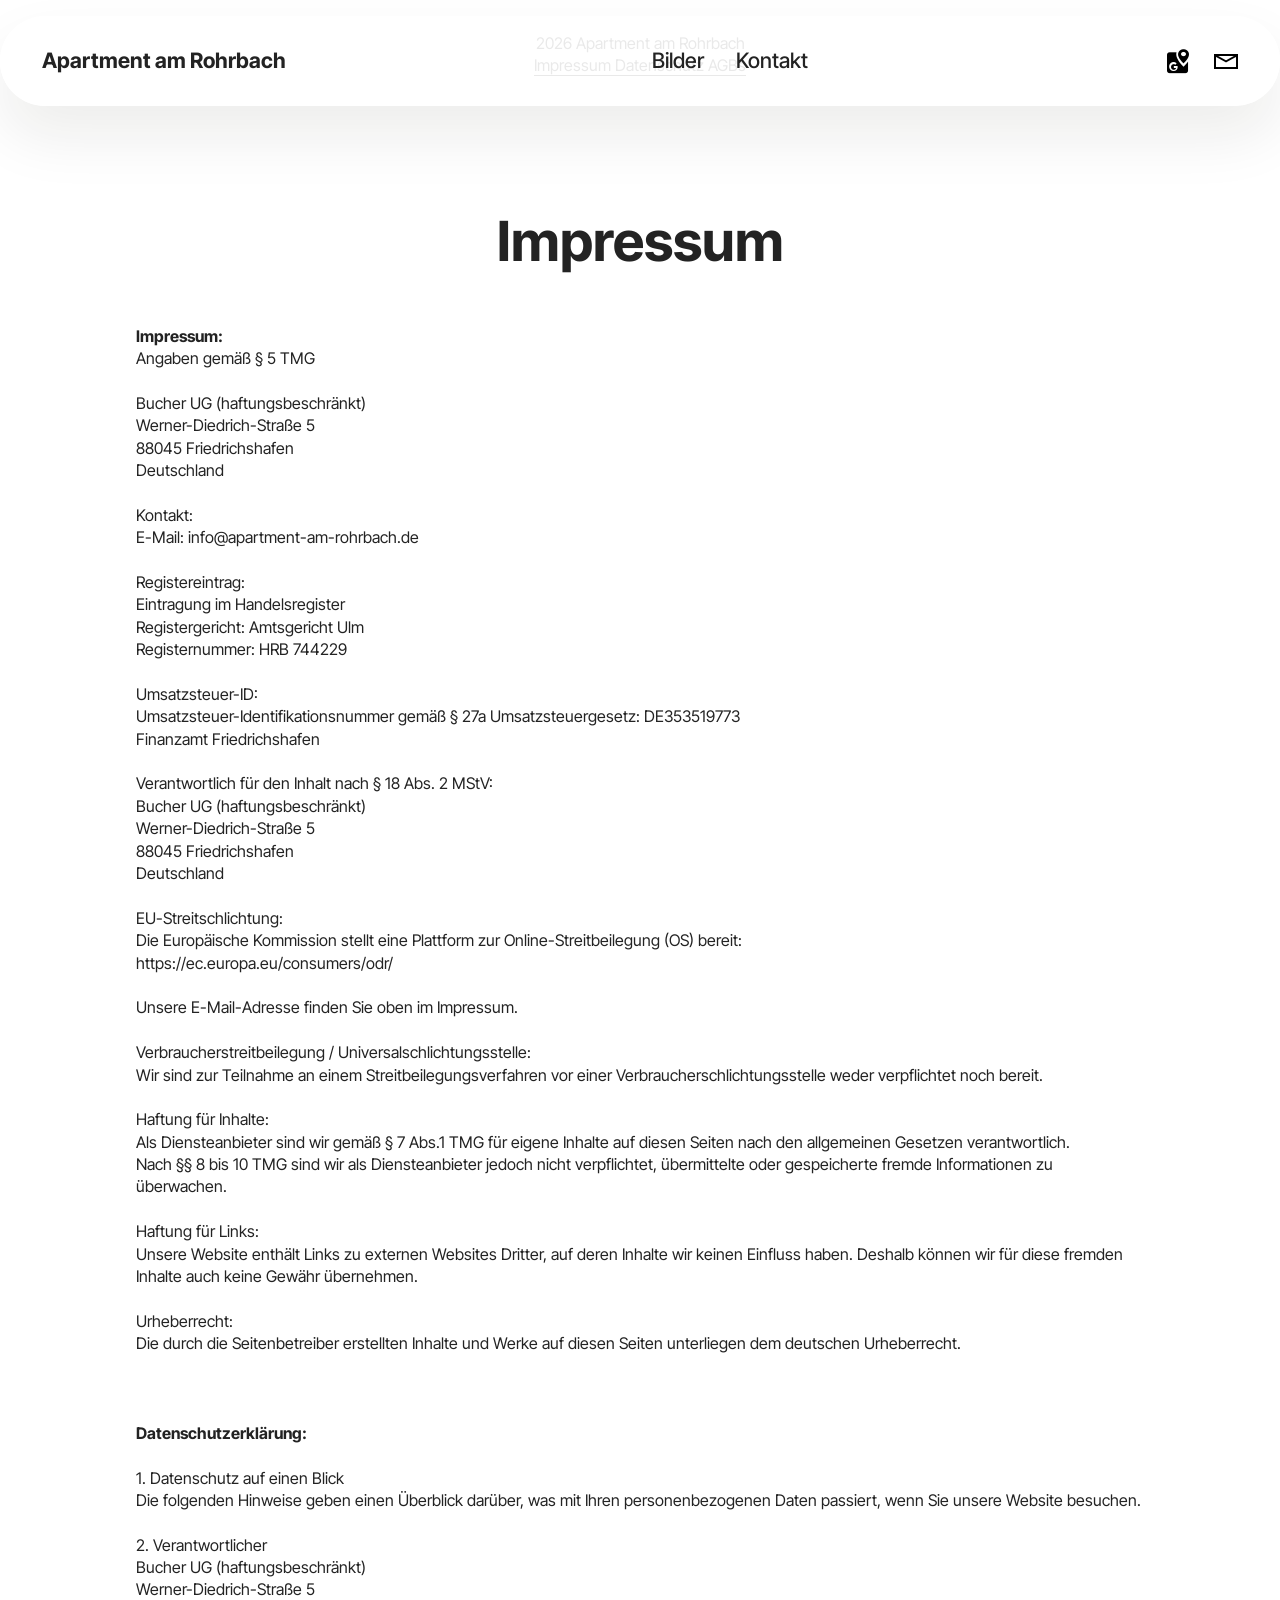
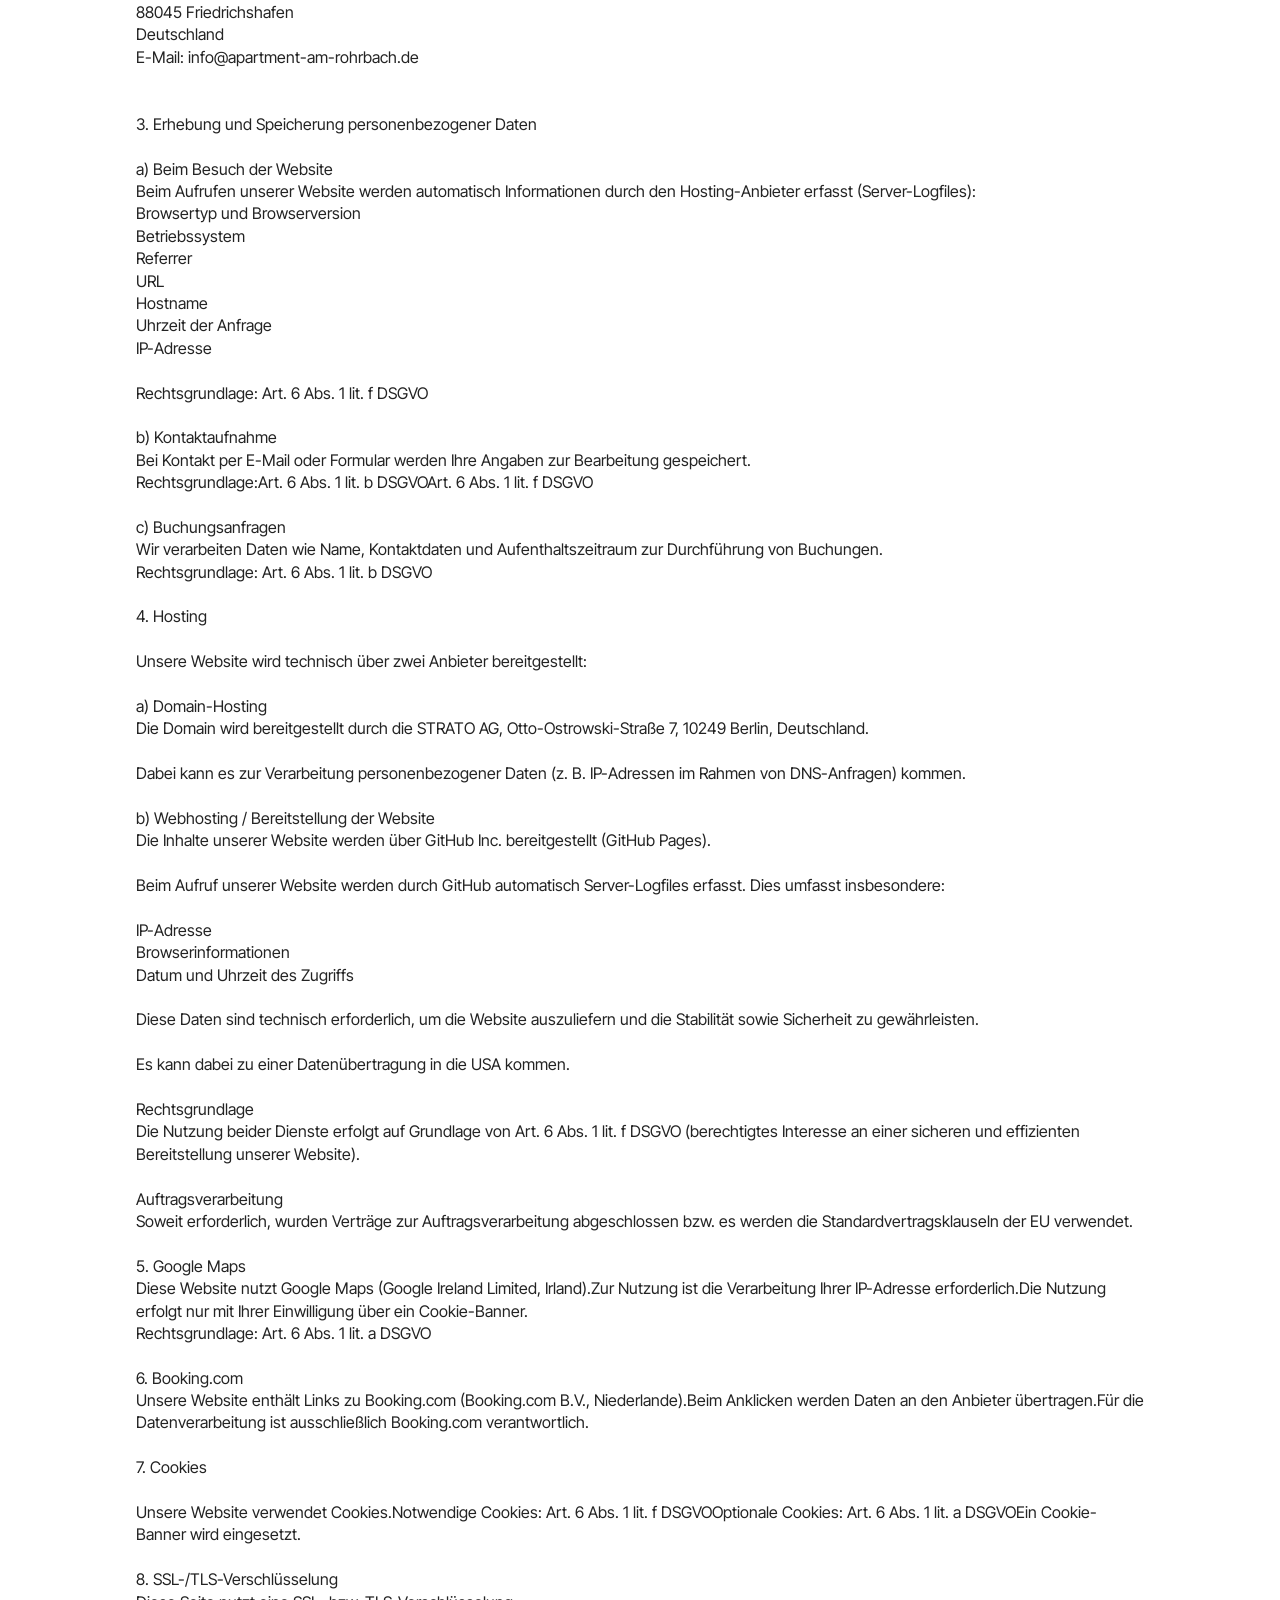
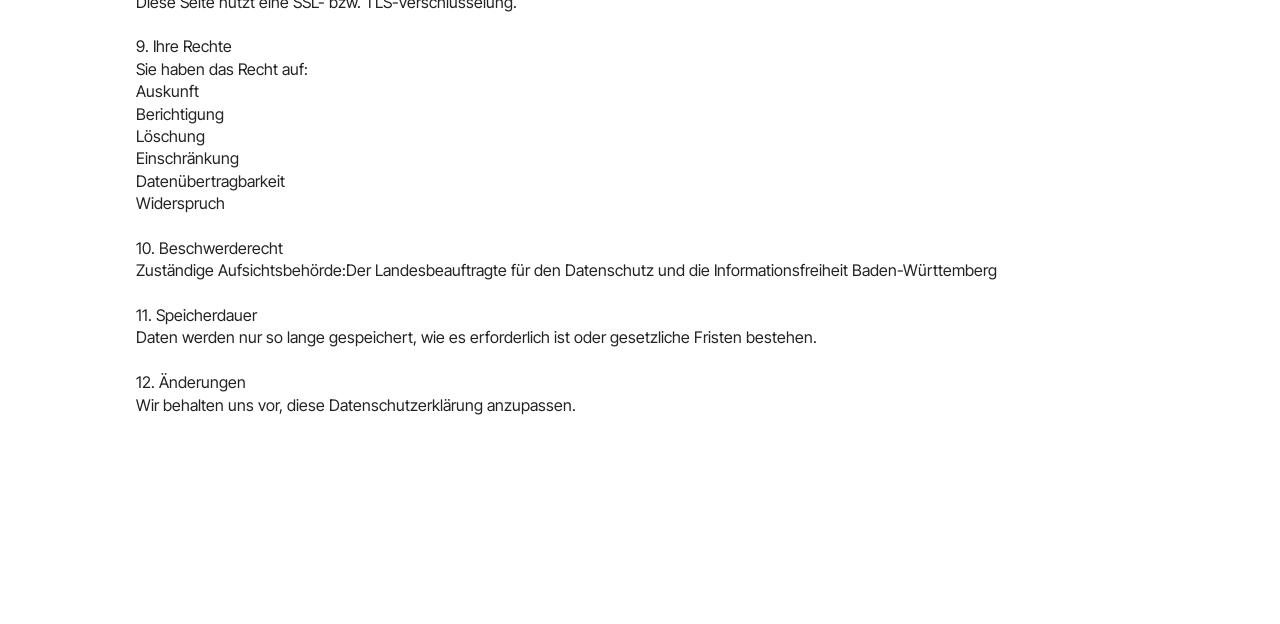
==== commit f8a79518: "Add files via upload" ====
--- a/impressum.html
+++ b/impressum.html
@@ -19,7 +19,7 @@
   <link rel="stylesheet" href="assets/theme/css/style.css">
   <link rel="preload" href="https://fonts.googleapis.com/css?family=Inter+Tight:100,200,300,400,500,600,700,800,900,100i,200i,300i,400i,500i,600i,700i,800i,900i&display=swap" as="style" onload="this.onload=null;this.rel='stylesheet'">
   <noscript><link rel="stylesheet" href="https://fonts.googleapis.com/css?family=Inter+Tight:100,200,300,400,500,600,700,800,900,100i,200i,300i,400i,500i,600i,700i,800i,900i&display=swap"></noscript>
-  <link rel="preload" as="style" href="assets/mobirise/css/mbr-additional.css?v=yy306A"><link rel="stylesheet" href="assets/mobirise/css/mbr-additional.css?v=yy306A" type="text/css">
+  <link rel="preload" as="style" href="assets/mobirise/css/mbr-additional.css?v=8ZDTXy"><link rel="stylesheet" href="assets/mobirise/css/mbr-additional.css?v=8ZDTXy" type="text/css">
 
   
   
@@ -100,7 +100,7 @@
                         <div class="card-box align-left">
                             <h5 class="card-title mbr-fonts-style mb-3 display-5"></h5>
                             <p class="card-text mbr-fonts-style mb-5 display-7"><strong>
-                                ​Impressum:​<br></strong>Angaben gemäß § 5 TMG<br><br>Bucher UG (haftungsbeschränkt)<br>Werner-Diedrich-Straße 5<br>88045 Friedrichshafen<br>Deutschland<br><br>Kontakt:<br>E-Mail: info@apartment-am-rohrbach.de<br><br>Registereintrag:<br>Eintragung im Handelsregister<br>Registergericht: Amtsgericht Ulm<br>Registernummer: HRB 744229<br><br>Umsatzsteuer-ID:<br>Umsatzsteuer-Identifikationsnummer gemäß § 27a Umsatzsteuergesetz: DE353519773<br>Finanzamt Friedrichshafen<br><br>Verantwortlich für den Inhalt nach § 18 Abs. 2 MStV:<br>Bucher UG (haftungsbeschränkt)&nbsp;<br>Werner-Diedrich-Straße 5<br>88045 Friedrichshafen<br>Deutschland<br><br>EU-Streitschlichtung:<br>Die Europäische Kommission stellt eine Plattform zur Online-Streitbeilegung (OS) bereit:<br>https://ec.europa.eu/consumers/odr/<br><br>Unsere E-Mail-Adresse finden Sie oben im Impressum.<br><br>Verbraucherstreitbeilegung / Universalschlichtungsstelle:<br>Wir sind zur Teilnahme an einem Streitbeilegungsverfahren vor einer Verbraucherschlichtungsstelle weder verpflichtet noch bereit.<br><br>​Haftung für Inhalte:​<br>Als Diensteanbieter sind wir gemäß § 7 Abs.1 TMG für eigene Inhalte auf diesen Seiten nach den allgemeinen Gesetzen verantwortlich. <br>Nach §§ 8 bis 10 TMG sind wir als Diensteanbieter jedoch nicht verpflichtet, übermittelte oder gespeicherte fremde Informationen zu überwachen.<br><br>Haftung für Links:<br>Unsere Website enthält Links zu externen Websites Dritter, auf deren Inhalte wir keinen Einfluss haben. Deshalb können wir für diese fremden Inhalte auch keine Gewähr übernehmen.<br><br>Urheberrecht:<br>Die durch die Seitenbetreiber erstellten Inhalte und Werke auf diesen Seiten unterliegen dem deutschen Urheberrecht.<br><br><strong><br></strong><br><strong>Datenschutzerklärung:<br></strong><br>1. Datenschutz auf einen Blick<br>Die folgenden Hinweise geben einen Überblick darüber, was mit Ihren personenbezogenen Daten passiert, wenn Sie unsere Website besuchen.<br><br>2. Verantwortlicher<br>Bucher UG (haftungsbeschränkt)<br>Werner-Diedrich-Straße 5<br>88045 Friedrichshafen<br>Deutschland<br>E-Mail: info@apartment-am-rohrbach.de<br><br><br>3. Erhebung und Speicherung personenbezogener Daten<br><br>a) Beim Besuch der Website<br>Beim Aufrufen unserer Website werden automatisch Informationen durch den Hosting-Anbieter erfasst (Server-Logfiles):<br>Browsertyp und Browserversion<br>Betriebssystem<br>Referrer<br> URL<br>Hostname<br>Uhrzeit der Anfrage<br>IP-Adresse<br><br>Rechtsgrundlage: Art. 6 Abs. 1 lit. f DSGVO<br><br>b) Kontaktaufnahme<br>Bei Kontakt per E-Mail oder Formular werden Ihre Angaben zur Bearbeitung gespeichert.<br>Rechtsgrundlage:Art. 6 Abs. 1 lit. b DSGVOArt. 6 Abs. 1 lit. f DSGVO<br><br>c) Buchungsanfragen<br>Wir verarbeiten Daten wie Name, Kontaktdaten und Aufenthaltszeitraum zur Durchführung von Buchungen.<br>Rechtsgrundlage: Art. 6 Abs. 1 lit. b DSGVO<br><br>4. Hosting<br>Unsere Website wird gehostet bei:<br>STRATO AG<br>Otto-Ostrowski-Straße 7<br>10249 Berlin<br>Deutschland<br><br>Rechtsgrundlage: Art. 6 Abs. 1 lit. f DSGVO<br><br>Ein Vertrag zur Auftragsverarbeitung wurde abgeschlossen.<br><br>5. Google Maps<br>Diese Website nutzt Google Maps (Google Ireland Limited, Irland).Zur Nutzung ist die Verarbeitung Ihrer IP-Adresse erforderlich.Die Nutzung erfolgt nur mit Ihrer Einwilligung über ein Cookie-Banner.<br>Rechtsgrundlage: Art. 6 Abs. 1 lit. a DSGVO<br><br>6. Booking.com<br>Unsere Website enthält Links zu Booking.com (Booking.com B.V., Niederlande).Beim Anklicken werden Daten an den Anbieter übertragen.Für die Datenverarbeitung ist ausschließlich Booking.com verantwortlich.<br><br>7. Cookies<br><br>Unsere Website verwendet Cookies.Notwendige Cookies: Art. 6 Abs. 1 lit. f DSGVOOptionale Cookies: Art. 6 Abs. 1 lit. a DSGVOEin Cookie-Banner wird eingesetzt.<br><br>8. SSL-/TLS-Verschlüsselung<br>Diese Seite nutzt eine SSL- bzw. TLS-Verschlüsselung.<br><br>9. Ihre Rechte<br>Sie haben das Recht auf:<br>Auskunft<br>Berichtigung<br>Löschung<br>Einschränkung<br>Datenübertragbarkeit<br>Widerspruch<br><br>10. Beschwerderecht<br>Zuständige Aufsichtsbehörde:Der Landesbeauftragte für den Datenschutz und die Informationsfreiheit Baden-Württemberg<br><br>11. Speicherdauer<br>Daten werden nur so lange gespeichert, wie es erforderlich ist oder gesetzliche Fristen bestehen.<br><br>12. Änderungen<br>Wir behalten uns vor, diese Datenschutzerklärung anzupassen.
+                                ​Impressum:​<br></strong>Angaben gemäß § 5 TMG<br><br>Bucher UG (haftungsbeschränkt)<br>Werner-Diedrich-Straße 5<br>88045 Friedrichshafen<br>Deutschland<br><br>Kontakt:<br>E-Mail: info@apartment-am-rohrbach.de<br><br>Registereintrag:<br>Eintragung im Handelsregister<br>Registergericht: Amtsgericht Ulm<br>Registernummer: HRB 744229<br><br>Umsatzsteuer-ID:<br>Umsatzsteuer-Identifikationsnummer gemäß § 27a Umsatzsteuergesetz: DE353519773<br>Finanzamt Friedrichshafen<br><br>Verantwortlich für den Inhalt nach § 18 Abs. 2 MStV:<br>Bucher UG (haftungsbeschränkt)&nbsp;<br>Werner-Diedrich-Straße 5<br>88045 Friedrichshafen<br>Deutschland<br><br>EU-Streitschlichtung:<br>Die Europäische Kommission stellt eine Plattform zur Online-Streitbeilegung (OS) bereit:<br>https://ec.europa.eu/consumers/odr/<br><br>Unsere E-Mail-Adresse finden Sie oben im Impressum.<br><br>Verbraucherstreitbeilegung / Universalschlichtungsstelle:<br>Wir sind zur Teilnahme an einem Streitbeilegungsverfahren vor einer Verbraucherschlichtungsstelle weder verpflichtet noch bereit.<br><br>​Haftung für Inhalte:​<br>Als Diensteanbieter sind wir gemäß § 7 Abs.1 TMG für eigene Inhalte auf diesen Seiten nach den allgemeinen Gesetzen verantwortlich. <br>Nach §§ 8 bis 10 TMG sind wir als Diensteanbieter jedoch nicht verpflichtet, übermittelte oder gespeicherte fremde Informationen zu überwachen.<br><br>Haftung für Links:<br>Unsere Website enthält Links zu externen Websites Dritter, auf deren Inhalte wir keinen Einfluss haben. Deshalb können wir für diese fremden Inhalte auch keine Gewähr übernehmen.<br><br>Urheberrecht:<br>Die durch die Seitenbetreiber erstellten Inhalte und Werke auf diesen Seiten unterliegen dem deutschen Urheberrecht.<br><br><strong><br></strong><br><strong>Datenschutzerklärung:<br></strong><br>1. Datenschutz auf einen Blick<br>Die folgenden Hinweise geben einen Überblick darüber, was mit Ihren personenbezogenen Daten passiert, wenn Sie unsere Website besuchen.<br><br>2. Verantwortlicher<br>Bucher UG (haftungsbeschränkt)<br>Werner-Diedrich-Straße 5<br>88045 Friedrichshafen<br>Deutschland<br>E-Mail: info@apartment-am-rohrbach.de<br><br><br>3. Erhebung und Speicherung personenbezogener Daten<br><br>a) Beim Besuch der Website<br>Beim Aufrufen unserer Website werden automatisch Informationen durch den Hosting-Anbieter erfasst (Server-Logfiles):<br>Browsertyp und Browserversion<br>Betriebssystem<br>Referrer<br> URL<br>Hostname<br>Uhrzeit der Anfrage<br>IP-Adresse<br><br>Rechtsgrundlage: Art. 6 Abs. 1 lit. f DSGVO<br><br>b) Kontaktaufnahme<br>Bei Kontakt per E-Mail oder Formular werden Ihre Angaben zur Bearbeitung gespeichert.<br>Rechtsgrundlage:Art. 6 Abs. 1 lit. b DSGVOArt. 6 Abs. 1 lit. f DSGVO<br><br>c) Buchungsanfragen<br>Wir verarbeiten Daten wie Name, Kontaktdaten und Aufenthaltszeitraum zur Durchführung von Buchungen.<br>Rechtsgrundlage: Art. 6 Abs. 1 lit. b DSGVO<br><br>4. Hosting<br><br>Unsere Website wird technisch über zwei Anbieter bereitgestellt:<br><br>a) Domain-Hosting<br>Die Domain wird bereitgestellt durch die STRATO AG, Otto-Ostrowski-Straße 7, 10249 Berlin, Deutschland.<br><br>Dabei kann es zur Verarbeitung personenbezogener Daten (z. B. IP-Adressen im Rahmen von DNS-Anfragen) kommen.<br><br>b) Webhosting / Bereitstellung der Website<br>Die Inhalte unserer Website werden über GitHub Inc. bereitgestellt (GitHub Pages).<br><br>Beim Aufruf unserer Website werden durch GitHub automatisch Server-Logfiles erfasst. Dies umfasst insbesondere:<br><br>IP-Adresse<br>Browserinformationen<br>Datum und Uhrzeit des Zugriffs<br><br>Diese Daten sind technisch erforderlich, um die Website auszuliefern und die Stabilität sowie Sicherheit zu gewährleisten.<br><br>Es kann dabei zu einer Datenübertragung in die USA kommen.<br><br>Rechtsgrundlage<br>Die Nutzung beider Dienste erfolgt auf Grundlage von Art. 6 Abs. 1 lit. f DSGVO (berechtigtes Interesse an einer sicheren und effizienten Bereitstellung unserer Website).<br><br>Auftragsverarbeitung<br>Soweit erforderlich, wurden Verträge zur Auftragsverarbeitung abgeschlossen bzw. es werden die Standardvertragsklauseln der EU verwendet.<br><br>5. Google Maps<br>Diese Website nutzt Google Maps (Google Ireland Limited, Irland).Zur Nutzung ist die Verarbeitung Ihrer IP-Adresse erforderlich.Die Nutzung erfolgt nur mit Ihrer Einwilligung über ein Cookie-Banner.<br>Rechtsgrundlage: Art. 6 Abs. 1 lit. a DSGVO<br><br>6. Booking.com<br>Unsere Website enthält Links zu Booking.com (Booking.com B.V., Niederlande).Beim Anklicken werden Daten an den Anbieter übertragen.Für die Datenverarbeitung ist ausschließlich Booking.com verantwortlich.<br><br>7. Cookies<br><br>Unsere Website verwendet Cookies.Notwendige Cookies: Art. 6 Abs. 1 lit. f DSGVOOptionale Cookies: Art. 6 Abs. 1 lit. a DSGVOEin Cookie-Banner wird eingesetzt.<br><br>8. SSL-/TLS-Verschlüsselung<br>Diese Seite nutzt eine SSL- bzw. TLS-Verschlüsselung.<br><br>9. Ihre Rechte<br>Sie haben das Recht auf:<br>Auskunft<br>Berichtigung<br>Löschung<br>Einschränkung<br>Datenübertragbarkeit<br>Widerspruch<br><br>10. Beschwerderecht<br>Zuständige Aufsichtsbehörde:Der Landesbeauftragte für den Datenschutz und die Informationsfreiheit Baden-Württemberg<br><br>11. Speicherdauer<br>Daten werden nur so lange gespeichert, wie es erforderlich ist oder gesetzliche Fristen bestehen.<br><br>12. Änderungen<br>Wir behalten uns vor, diese Datenschutzerklärung anzupassen.
                             </p>
                         </div>
                     </div>
@@ -124,7 +124,7 @@
             </div>
         </div>
     </div>
-</section><section class="display-7" style="padding: 0;align-items: center;justify-content: center;flex-wrap: wrap;    align-content: center;display: flex;position: relative;height: 4rem;"><a href="https://mobiri.se/4705733" style="flex: 1 1;height: 4rem;position: absolute;width: 100%;z-index: 1;"><img alt="" style="height: 4rem;" src="[data-uri]"></a><p style="margin: 0;text-align: center;" class="display-7">&#8204;</p><a style="z-index:1" href="https://mobirise.com/builder/ai-website-creator.html">AI Website Creator</a></section><script src="assets/bootstrap/js/bootstrap.bundle.min.js"></script>  <script src="assets/smoothscroll/smooth-scroll.js"></script>  <script src="assets/ytplayer/index.js"></script>  <script src="assets/dropdown/js/navbar-dropdown.js"></script>  <script src="assets/theme/js/script.js"></script>  
+</section><section class="display-7" style="padding: 0;align-items: center;justify-content: center;flex-wrap: wrap;    align-content: center;display: flex;position: relative;height: 4rem;"><a href="https://mobiri.se/4705733" style="flex: 1 1;height: 4rem;position: absolute;width: 100%;z-index: 1;"><img alt="" style="height: 4rem;" src="[data-uri]"></a><p style="margin: 0;text-align: center;" class="display-7">&#8204;</p><a style="z-index:1" href="https://mobirise.com/builder/ai-website-generator.html">AI Website Generator</a></section><script src="assets/bootstrap/js/bootstrap.bundle.min.js"></script>  <script src="assets/smoothscroll/smooth-scroll.js"></script>  <script src="assets/ytplayer/index.js"></script>  <script src="assets/dropdown/js/navbar-dropdown.js"></script>  <script src="assets/theme/js/script.js"></script>  
   
   
   <input name="animation" type="hidden">
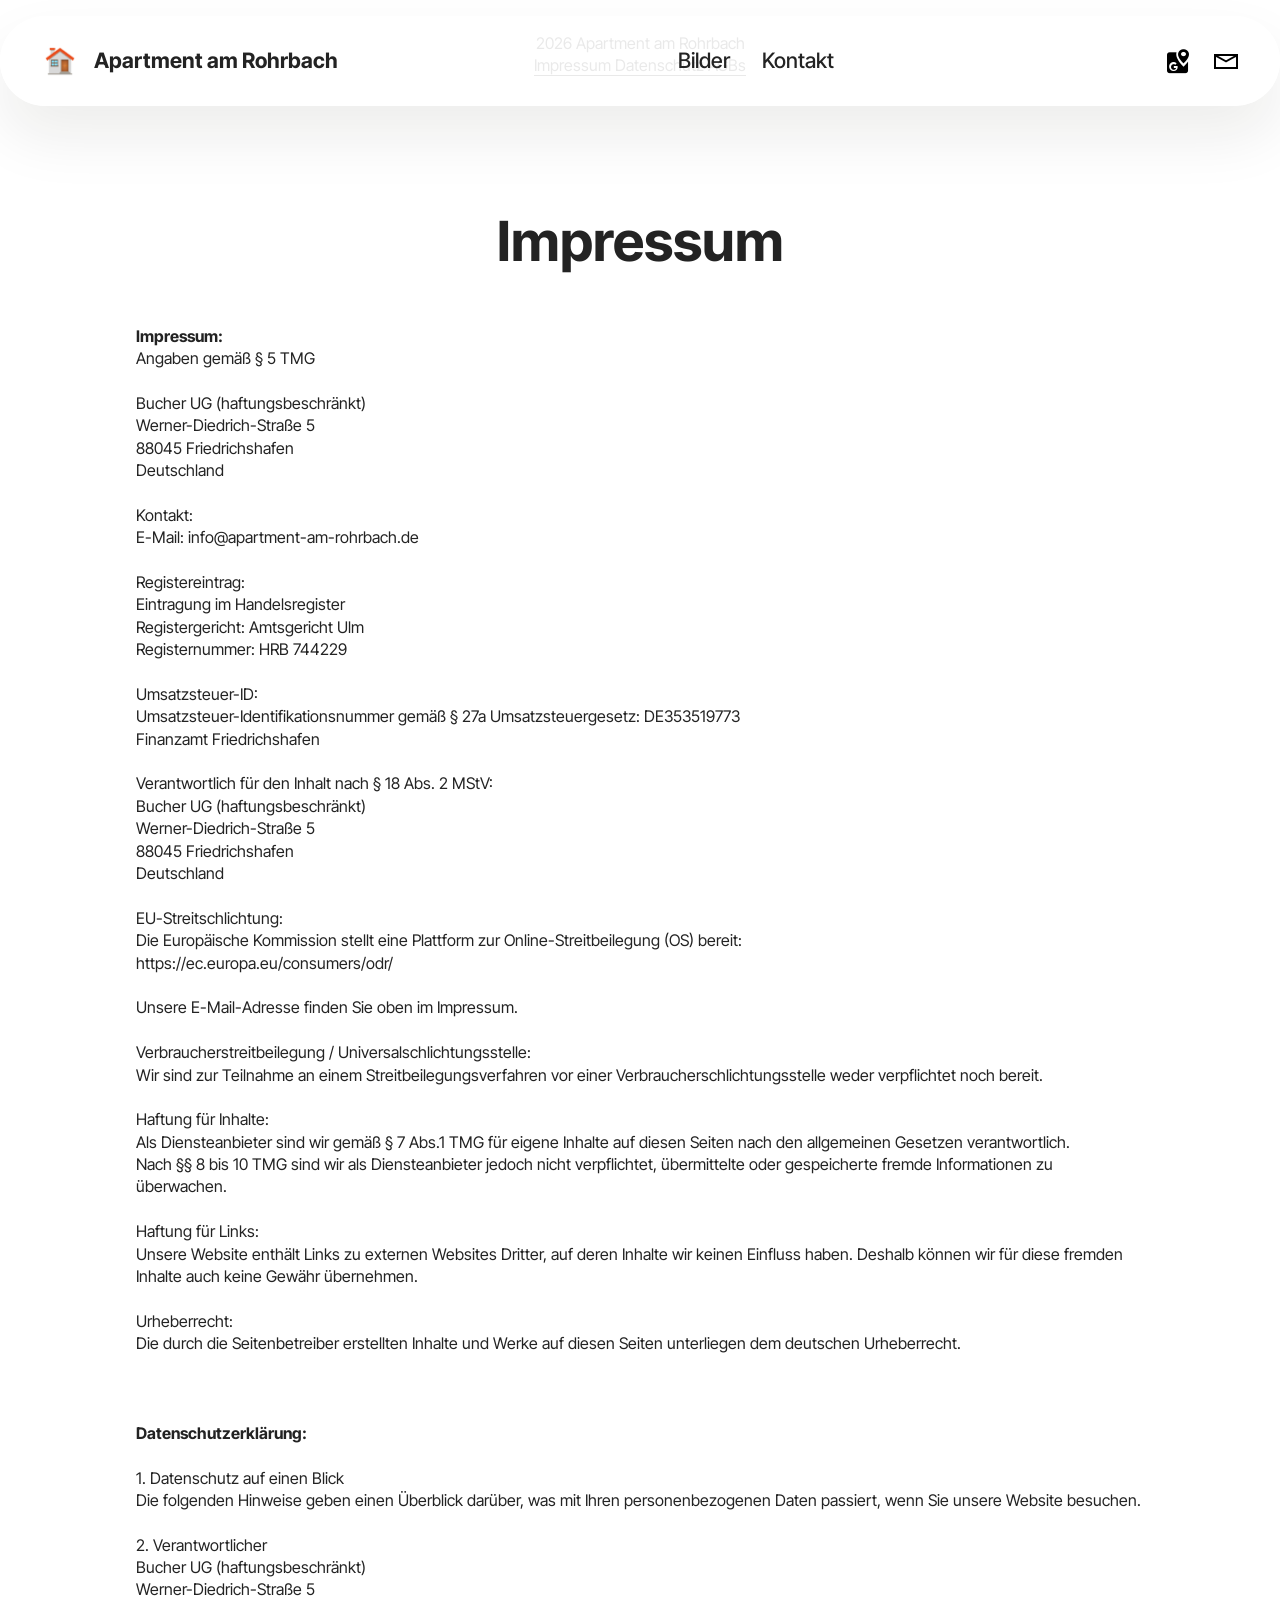
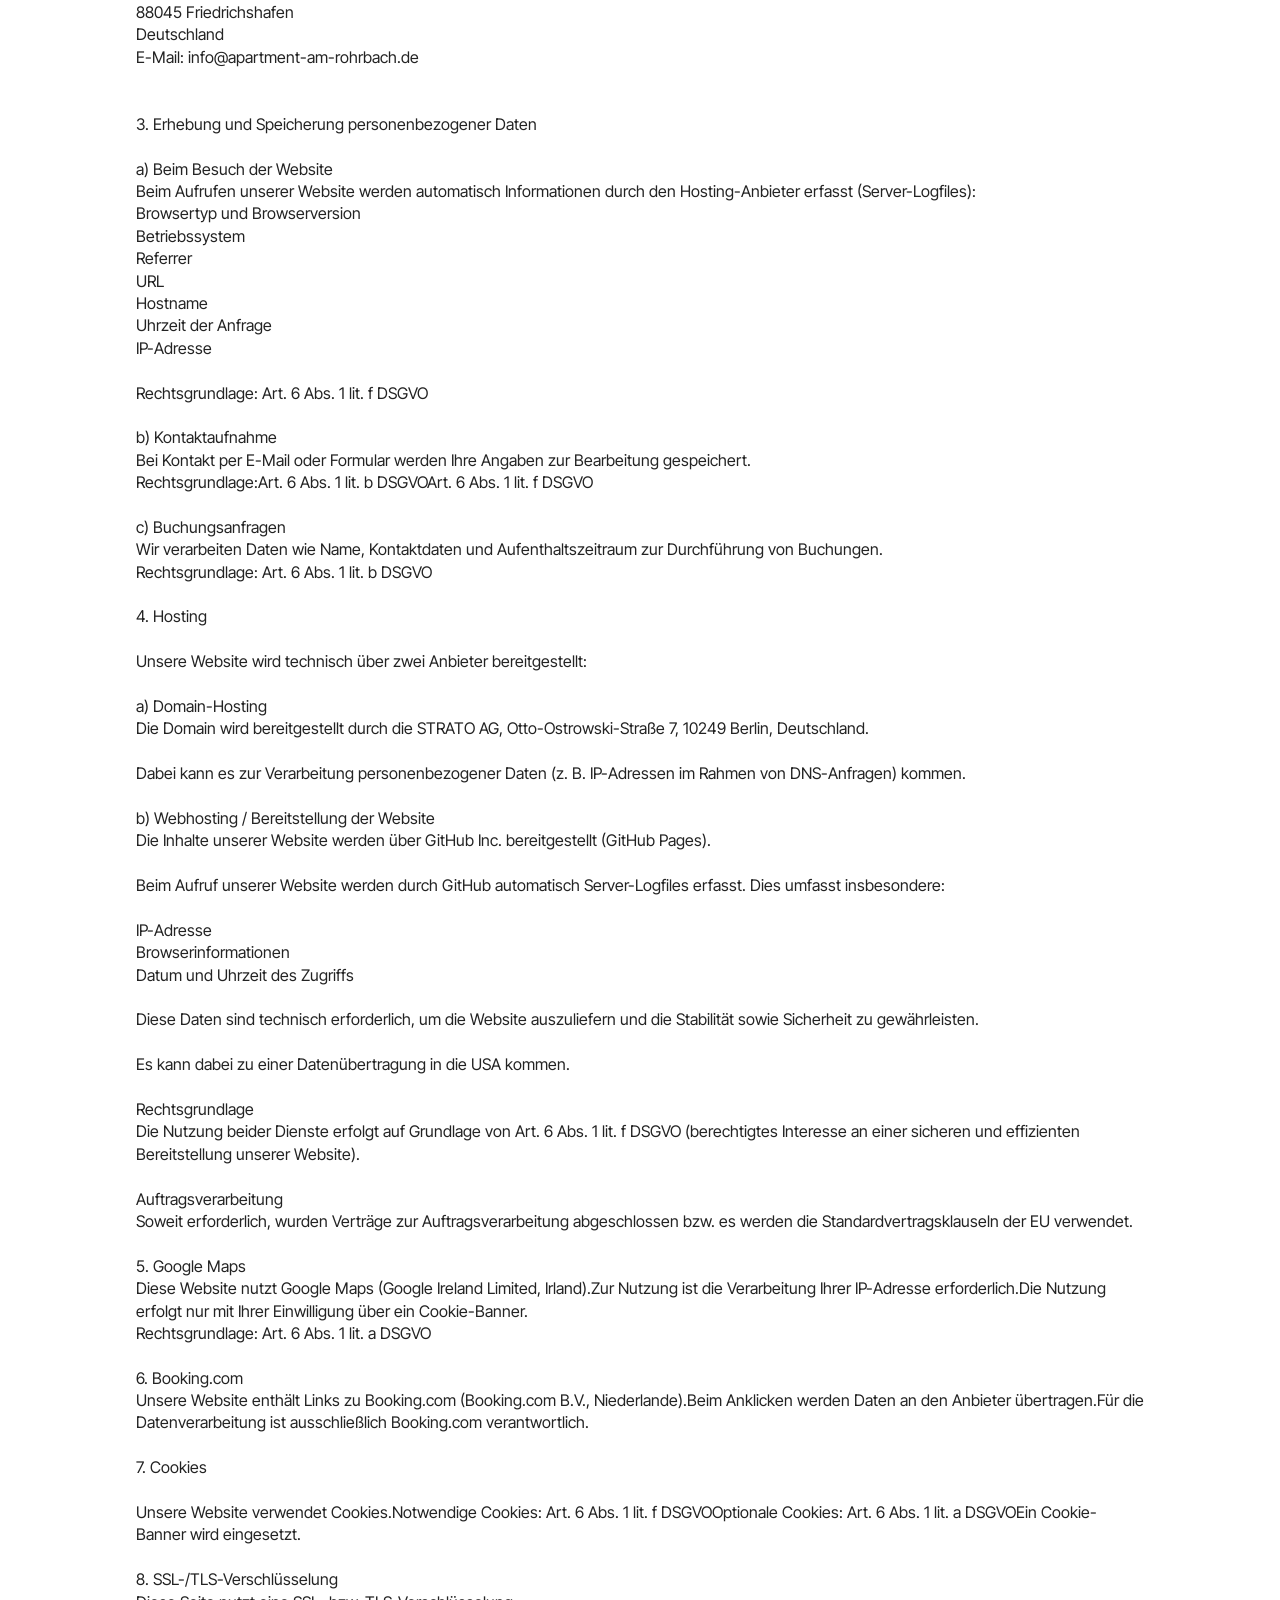
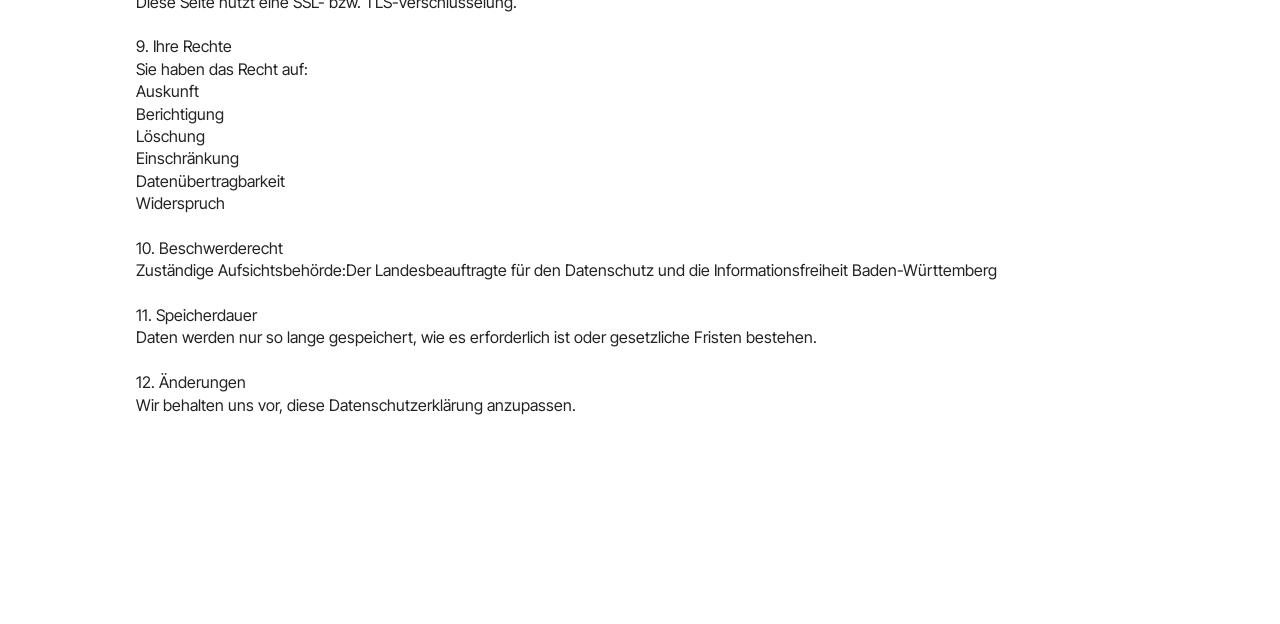
==== commit 878dd527: "Add files via upload" ====
--- a/impressum.html
+++ b/impressum.html
@@ -6,7 +6,7 @@
   <meta http-equiv="X-UA-Compatible" content="IE=edge">
   <meta name="generator" content="Mobirise v6.1.12, mobirise.com">
   <meta name="viewport" content="width=device-width, initial-scale=1, minimum-scale=1">
-  <link rel="shortcut icon" href="assets/images/logo.png" type="image/x-icon">
+  <link rel="shortcut icon" href="assets/images/favicon-73x73.png" type="image/x-icon">
   <meta name="description" content="">
   
   
@@ -19,7 +19,7 @@
   <link rel="stylesheet" href="assets/theme/css/style.css">
   <link rel="preload" href="https://fonts.googleapis.com/css?family=Inter+Tight:100,200,300,400,500,600,700,800,900,100i,200i,300i,400i,500i,600i,700i,800i,900i&display=swap" as="style" onload="this.onload=null;this.rel='stylesheet'">
   <noscript><link rel="stylesheet" href="https://fonts.googleapis.com/css?family=Inter+Tight:100,200,300,400,500,600,700,800,900,100i,200i,300i,400i,500i,600i,700i,800i,900i&display=swap"></noscript>
-  <link rel="preload" as="style" href="assets/mobirise/css/mbr-additional.css?v=8ZDTXy"><link rel="stylesheet" href="assets/mobirise/css/mbr-additional.css?v=8ZDTXy" type="text/css">
+  <link rel="preload" as="style" href="assets/mobirise/css/mbr-additional.css?v=ONfuzx"><link rel="stylesheet" href="assets/mobirise/css/mbr-additional.css?v=ONfuzx" type="text/css">
 
   
   
@@ -33,7 +33,11 @@
 	<nav class="navbar navbar-dropdown navbar-fixed-top navbar-expand-lg">
 		<div class="container">
 			<div class="navbar-brand">
-				
+				<span class="navbar-logo">
+					<a href="https://www.apartment-am-rohrbach.de">
+						<img src="assets/images/favicon-73x73.png" alt="Mobirise Website Builder" style="height: 2.3rem;">
+					</a>
+				</span>
 				<span class="navbar-caption-wrap"><a class="navbar-caption text-black text-primary display-4" href="index.html#header05-1">Apartment am Rohrbach</a></span>
 			</div>
 			<button class="navbar-toggler" type="button" data-toggle="collapse" data-bs-toggle="collapse" data-target="#navbarSupportedContent" data-bs-target="#navbarSupportedContent" aria-controls="navbarNavAltMarkup" aria-expanded="false" aria-label="Toggle navigation">
@@ -124,7 +128,7 @@
             </div>
         </div>
     </div>
-</section><section class="display-7" style="padding: 0;align-items: center;justify-content: center;flex-wrap: wrap;    align-content: center;display: flex;position: relative;height: 4rem;"><a href="https://mobiri.se/4705733" style="flex: 1 1;height: 4rem;position: absolute;width: 100%;z-index: 1;"><img alt="" style="height: 4rem;" src="[data-uri]"></a><p style="margin: 0;text-align: center;" class="display-7">&#8204;</p><a style="z-index:1" href="https://mobirise.com/builder/ai-website-generator.html">AI Website Generator</a></section><script src="assets/bootstrap/js/bootstrap.bundle.min.js"></script>  <script src="assets/smoothscroll/smooth-scroll.js"></script>  <script src="assets/ytplayer/index.js"></script>  <script src="assets/dropdown/js/navbar-dropdown.js"></script>  <script src="assets/theme/js/script.js"></script>  
+</section><section class="display-7" style="padding: 0;align-items: center;justify-content: center;flex-wrap: wrap;    align-content: center;display: flex;position: relative;height: 4rem;"><a href="https://mobiri.se/4705733" style="flex: 1 1;height: 4rem;position: absolute;width: 100%;z-index: 1;"><img alt="" style="height: 4rem;" src="[data-uri]"></a><p style="margin: 0;text-align: center;" class="display-7">&#8204;</p><a style="z-index:1" href="https://mobirise.com/builder/ai-website-builder.html">Free AI Website Software</a></section><script src="assets/bootstrap/js/bootstrap.bundle.min.js"></script>  <script src="assets/smoothscroll/smooth-scroll.js"></script>  <script src="assets/ytplayer/index.js"></script>  <script src="assets/dropdown/js/navbar-dropdown.js"></script>  <script src="assets/theme/js/script.js"></script>  
   
   
   <input name="animation" type="hidden">
--- a/assets/mobirise/css/mbr-additional.css
+++ b/assets/mobirise/css/mbr-additional.css
@@ -887,11 +887,6 @@
 .cid-tJS6tZXiPa .navbar-caption {
   padding-left: 1rem;
   padding-right: .5rem;
-}
-@media (min-width: 767px) {
-  .cid-tJS6tZXiPa .navbar-caption {
-    padding-left: 2rem;
-  }
 }
 @media (max-width: 767px) {
   .cid-tJS6tZXiPa .nav-dropdown {
@@ -1012,6 +1007,11 @@
 .cid-tJS6tZXiPa .navbar.collapsed.opened .dropdown-menu {
   top: 0;
 }
+@media (min-width: 992px) {
+  .cid-tJS6tZXiPa .navbar.collapsed.opened:not(.navbar-short) .navbar-collapse {
+    max-height: calc(98.5vh - 2.3rem);
+  }
+}
 .cid-tJS6tZXiPa .navbar.collapsed .dropdown-menu .dropdown-submenu {
   left: 0 !important;
 }
@@ -1845,11 +1845,6 @@
   padding-left: 1rem;
   padding-right: .5rem;
 }
-@media (min-width: 767px) {
-  .cid-tJS6tZXiPa .navbar-caption {
-    padding-left: 2rem;
-  }
-}
 @media (max-width: 767px) {
   .cid-tJS6tZXiPa .nav-dropdown {
     padding-bottom: 0.5rem;
@@ -1969,6 +1964,11 @@
 .cid-tJS6tZXiPa .navbar.collapsed.opened .dropdown-menu {
   top: 0;
 }
+@media (min-width: 992px) {
+  .cid-tJS6tZXiPa .navbar.collapsed.opened:not(.navbar-short) .navbar-collapse {
+    max-height: calc(98.5vh - 2.3rem);
+  }
+}
 .cid-tJS6tZXiPa .navbar.collapsed .dropdown-menu .dropdown-submenu {
   left: 0 !important;
 }
--- a/assets/mobirise/css/mbr-additional.css
+++ b/assets/mobirise/css/mbr-additional.css
@@ -887,11 +887,6 @@
 .cid-tJS6tZXiPa .navbar-caption {
   padding-left: 1rem;
   padding-right: .5rem;
-}
-@media (min-width: 767px) {
-  .cid-tJS6tZXiPa .navbar-caption {
-    padding-left: 2rem;
-  }
 }
 @media (max-width: 767px) {
   .cid-tJS6tZXiPa .nav-dropdown {
@@ -1012,6 +1007,11 @@
 .cid-tJS6tZXiPa .navbar.collapsed.opened .dropdown-menu {
   top: 0;
 }
+@media (min-width: 992px) {
+  .cid-tJS6tZXiPa .navbar.collapsed.opened:not(.navbar-short) .navbar-collapse {
+    max-height: calc(98.5vh - 2.3rem);
+  }
+}
 .cid-tJS6tZXiPa .navbar.collapsed .dropdown-menu .dropdown-submenu {
   left: 0 !important;
 }
@@ -1845,11 +1845,6 @@
   padding-left: 1rem;
   padding-right: .5rem;
 }
-@media (min-width: 767px) {
-  .cid-tJS6tZXiPa .navbar-caption {
-    padding-left: 2rem;
-  }
-}
 @media (max-width: 767px) {
   .cid-tJS6tZXiPa .nav-dropdown {
     padding-bottom: 0.5rem;
@@ -1969,6 +1964,11 @@
 .cid-tJS6tZXiPa .navbar.collapsed.opened .dropdown-menu {
   top: 0;
 }
+@media (min-width: 992px) {
+  .cid-tJS6tZXiPa .navbar.collapsed.opened:not(.navbar-short) .navbar-collapse {
+    max-height: calc(98.5vh - 2.3rem);
+  }
+}
 .cid-tJS6tZXiPa .navbar.collapsed .dropdown-menu .dropdown-submenu {
   left: 0 !important;
 }
